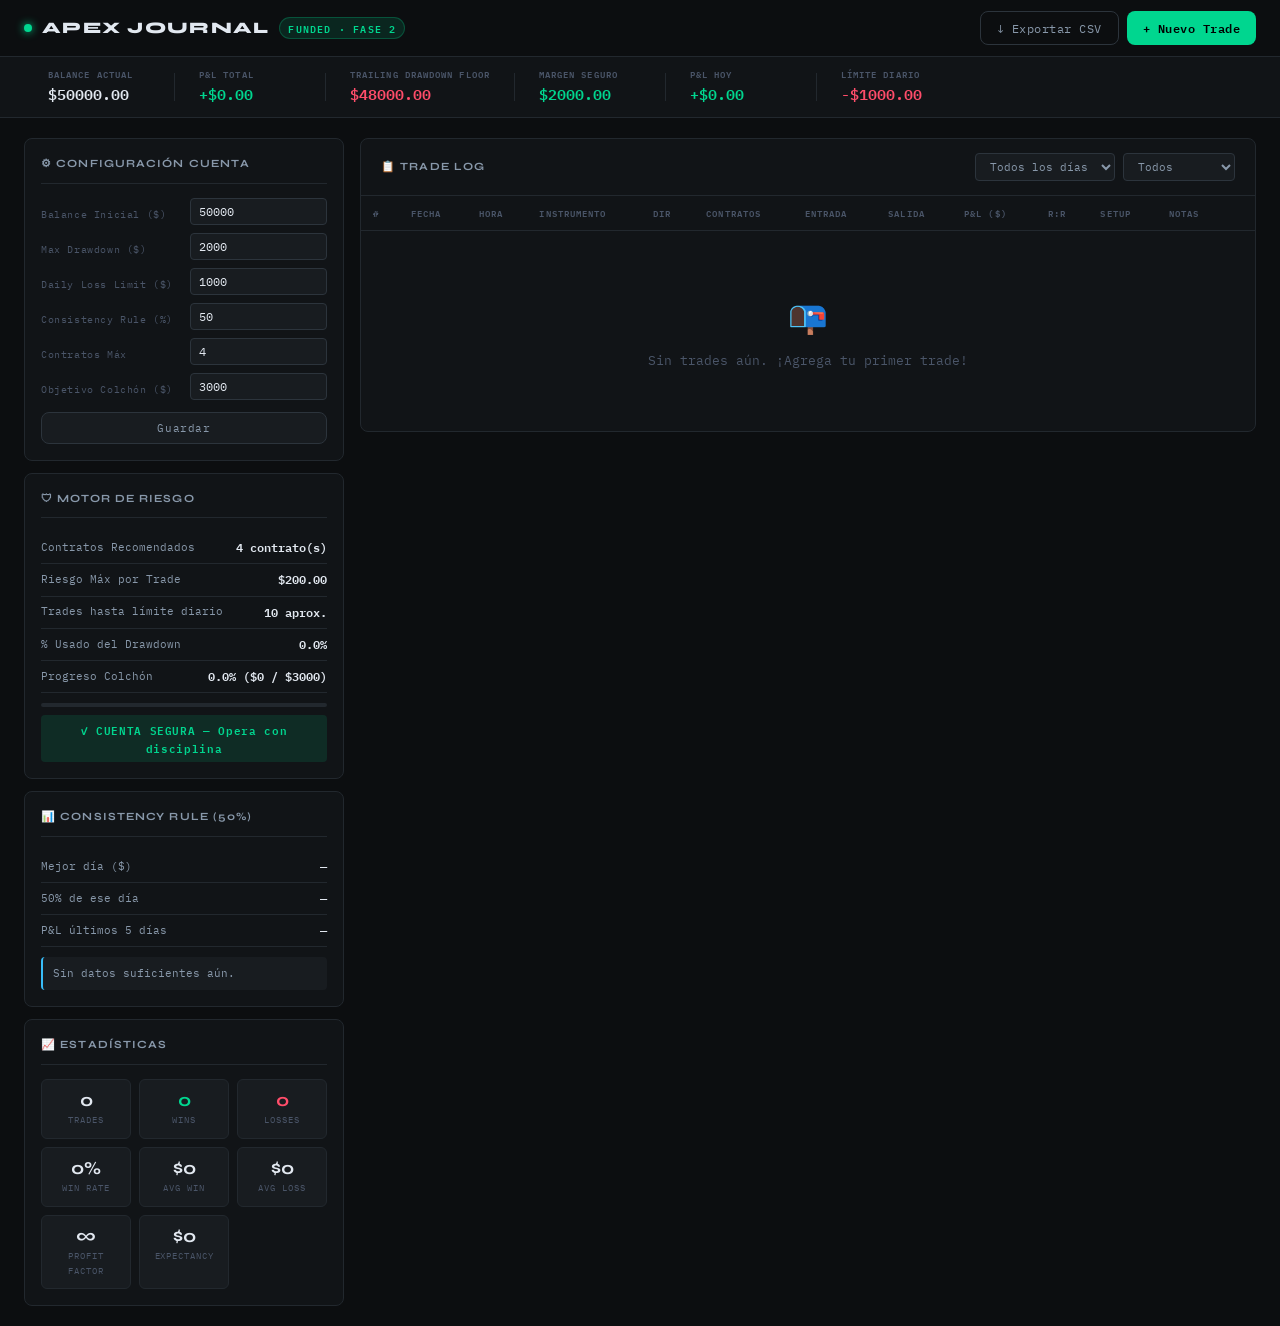
==== index.html @ 95926b5e "Add files via upload" ====
<!DOCTYPE html>
<html lang="es">
<head>
  <meta charset="UTF-8" />
  <meta name="viewport" content="width=device-width, initial-scale=1.0" />
  <title>Apex Journal — Funded Account Tracker</title>
  <link rel="preconnect" href="https://fonts.googleapis.com" />
  <link href="https://fonts.googleapis.com/css2?family=IBM+Plex+Mono:wght@400;500;600&family=Syne:wght@400;600;700;800&display=swap" rel="stylesheet" />
  <link rel="stylesheet" href="style.css" />
</head>
<body>

  <!-- HEADER -->
  <header>
    <div class="header-inner">
      <div class="logo">
        <span class="logo-dot"></span>
        <span class="logo-text">APEX JOURNAL</span>
        <span class="logo-tag">FUNDED · FASE 2</span>
      </div>
      <div class="header-actions">
        <button id="btnExport" class="btn-outline">↓ Exportar CSV</button>
        <button id="btnAddTrade" class="btn-primary">+ Nuevo Trade</button>
      </div>
    </div>
  </header>

  <!-- ACCOUNT HEALTH BANNER -->
  <section class="health-banner" id="healthBanner">
    <div class="health-inner">
      <div class="health-item">
        <span class="health-label">Balance Actual</span>
        <span class="health-value" id="balanceActual">$50,000.00</span>
      </div>
      <div class="health-divider"></div>
      <div class="health-item">
        <span class="health-label">P&L Total</span>
        <span class="health-value" id="pnlTotal">$0.00</span>
      </div>
      <div class="health-divider"></div>
      <div class="health-item">
        <span class="health-label">Trailing Drawdown Floor</span>
        <span class="health-value danger" id="ddFloor">$48,000.00</span>
      </div>
      <div class="health-divider"></div>
      <div class="health-item">
        <span class="health-label">Margen Seguro</span>
        <span class="health-value" id="safeMargin">$2,000.00</span>
      </div>
      <div class="health-divider"></div>
      <div class="health-item">
        <span class="health-label">P&L Hoy</span>
        <span class="health-value" id="pnlHoy">$0.00</span>
      </div>
      <div class="health-divider"></div>
      <div class="health-item">
        <span class="health-label">Límite Diario</span>
        <span class="health-value danger" id="dailyLimit">-$1,000.00</span>
      </div>
    </div>
  </section>

  <!-- ALERT ZONE -->
  <div class="alert-zone" id="alertZone"></div>

  <!-- MAIN GRID -->
  <main class="main-grid">

    <!-- LEFT: Stats + Rules -->
    <aside class="sidebar">

      <!-- ACCOUNT CONFIG -->
      <div class="card card-config">
        <div class="card-title">⚙ Configuración Cuenta</div>
        <div class="config-grid">
          <label>Balance Inicial ($)</label>
          <input type="number" id="cfgBalance" value="50000" />
          <label>Max Drawdown ($)</label>
          <input type="number" id="cfgDD" value="2000" />
          <label>Daily Loss Limit ($)</label>
          <input type="number" id="cfgDaily" value="1000" />
          <label>Consistency Rule (%)</label>
          <input type="number" id="cfgConsistency" value="50" />
          <label>Contratos Máx</label>
          <input type="number" id="cfgContracts" value="4" />
          <label>Objetivo Colchón ($)</label>
          <input type="number" id="cfgTarget" value="3000" />
        </div>
        <button id="btnSaveConfig" class="btn-config">Guardar</button>
      </div>

      <!-- RISK ENGINE -->
      <div class="card card-risk">
        <div class="card-title">🛡 Motor de Riesgo</div>
        <div class="risk-row">
          <span>Contratos Recomendados</span>
          <span class="risk-val" id="recContracts">—</span>
        </div>
        <div class="risk-row">
          <span>Riesgo Máx por Trade</span>
          <span class="risk-val" id="recMaxRisk">—</span>
        </div>
        <div class="risk-row">
          <span>Trades hasta límite diario</span>
          <span class="risk-val" id="recDailyLeft">—</span>
        </div>
        <div class="risk-row">
          <span>% Usado del Drawdown</span>
          <span class="risk-val" id="recDDUsed">—</span>
        </div>
        <div class="risk-row">
          <span>Progreso Colchón</span>
          <span class="risk-val" id="recCushion">—</span>
        </div>
        <div class="progress-bar-wrap">
          <div class="progress-bar" id="cushionBar"></div>
        </div>
        <div class="risk-status" id="riskStatus">Calculando...</div>
      </div>

      <!-- CONSISTENCY RULE -->
      <div class="card card-consistency">
        <div class="card-title">📊 Consistency Rule (50%)</div>
        <div class="risk-row">
          <span>Mejor día ($)</span>
          <span class="risk-val" id="bestDay">—</span>
        </div>
        <div class="risk-row">
          <span>50% de ese día</span>
          <span class="risk-val" id="consistencyLimit">—</span>
        </div>
        <div class="risk-row">
          <span>P&L últimos 5 días</span>
          <span class="risk-val" id="last5days">—</span>
        </div>
        <div class="consistency-note" id="consistencyNote">—</div>
      </div>

      <!-- WEEKLY STATS -->
      <div class="card card-stats">
        <div class="card-title">📈 Estadísticas</div>
        <div class="stats-grid">
          <div class="stat-box">
            <div class="stat-num" id="statTotal">0</div>
            <div class="stat-lbl">Trades</div>
          </div>
          <div class="stat-box">
            <div class="stat-num green" id="statWins">0</div>
            <div class="stat-lbl">Wins</div>
          </div>
          <div class="stat-box">
            <div class="stat-num red" id="statLosses">0</div>
            <div class="stat-lbl">Losses</div>
          </div>
          <div class="stat-box">
            <div class="stat-num" id="statWR">0%</div>
            <div class="stat-lbl">Win Rate</div>
          </div>
          <div class="stat-box">
            <div class="stat-num" id="statAvgW">$0</div>
            <div class="stat-lbl">Avg Win</div>
          </div>
          <div class="stat-box">
            <div class="stat-num" id="statAvgL">$0</div>
            <div class="stat-lbl">Avg Loss</div>
          </div>
          <div class="stat-box wide">
            <div class="stat-num" id="statPF">—</div>
            <div class="stat-lbl">Profit Factor</div>
          </div>
          <div class="stat-box wide">
            <div class="stat-num" id="statExpect">$0</div>
            <div class="stat-lbl">Expectancy</div>
          </div>
        </div>
      </div>

    </aside>

    <!-- RIGHT: Journal Table -->
    <section class="journal-section">
      <div class="journal-header">
        <div class="journal-title">📋 Trade Log</div>
        <div class="journal-filters">
          <select id="filterDate">
            <option value="all">Todos los días</option>
            <option value="today">Hoy</option>
            <option value="week">Esta semana</option>
          </select>
          <select id="filterResult">
            <option value="all">Todos</option>
            <option value="win">Wins</option>
            <option value="loss">Losses</option>
            <option value="be">Break Even</option>
          </select>
        </div>
      </div>

      <div class="table-wrap">
        <table id="tradeTable">
          <thead>
            <tr>
              <th>#</th>
              <th>Fecha</th>
              <th>Hora</th>
              <th>Instrumento</th>
              <th>Dir</th>
              <th>Contratos</th>
              <th>Entrada</th>
              <th>Salida</th>
              <th>P&L ($)</th>
              <th>R:R</th>
              <th>Setup</th>
              <th>Notas</th>
              <th></th>
            </tr>
          </thead>
          <tbody id="tradeBody">
            <!-- rows injected by JS -->
          </tbody>
        </table>
        <div class="empty-state" id="emptyState">
          <div class="empty-icon">📭</div>
          <div>Sin trades aún. ¡Agrega tu primer trade!</div>
        </div>
      </div>
    </section>

  </main>

  <!-- MODAL: Add Trade -->
  <div class="modal-overlay" id="modalOverlay">
    <div class="modal">
      <div class="modal-header">
        <span id="modalTitle">Nuevo Trade</span>
        <button class="modal-close" id="modalClose">✕</button>
      </div>
      <div class="modal-body">
        <div class="form-grid">
          <div class="form-group">
            <label>Fecha</label>
            <input type="date" id="fDate" />
          </div>
          <div class="form-group">
            <label>Hora</label>
            <input type="time" id="fTime" />
          </div>
          <div class="form-group">
            <label>Instrumento</label>
            <select id="fInstrument">
              <option>NQ</option>
              <option>ES</option>
              <option>MNQ</option>
              <option>MES</option>
              <option>CL</option>
              <option>GC</option>
            </select>
          </div>
          <div class="form-group">
            <label>Dirección</label>
            <select id="fDir">
              <option value="LONG">LONG</option>
              <option value="SHORT">SHORT</option>
            </select>
          </div>
          <div class="form-group">
            <label>Contratos</label>
            <input type="number" id="fContracts" min="1" value="1" />
          </div>
          <div class="form-group">
            <label>Precio Entrada</label>
            <input type="number" id="fEntry" step="0.25" placeholder="0.00" />
          </div>
          <div class="form-group">
            <label>Precio Salida</label>
            <input type="number" id="fExit" step="0.25" placeholder="0.00" />
          </div>
          <div class="form-group">
            <label>P&L Neto ($)</label>
            <input type="number" id="fPnl" step="0.01" placeholder="Se auto-calcula o manual" />
          </div>
          <div class="form-group">
            <label>Stop Loss ($)</label>
            <input type="number" id="fSL" step="0.01" placeholder="Riesgo en $" />
          </div>
          <div class="form-group">
            <label>Take Profit ($)</label>
            <input type="number" id="fTP" step="0.01" placeholder="Target en $" />
          </div>
          <div class="form-group">
            <label>Setup / Estrategia</label>
            <select id="fSetup">
              <option>Breakout</option>
              <option>Pullback</option>
              <option>Reversal</option>
              <option>VWAP Bounce</option>
              <option>Gap Fill</option>
              <option>Trend Follow</option>
              <option>Otro</option>
            </select>
          </div>
          <div class="form-group">
            <label>Emoción</label>
            <select id="fEmotion">
              <option>Neutral</option>
              <option>Confiado</option>
              <option>Ansioso</option>
              <option>FOMO</option>
              <option>Revengeful</option>
              <option>Disciplinado</option>
            </select>
          </div>
        </div>
        <div class="form-group full">
          <label>Notas</label>
          <textarea id="fNotes" rows="3" placeholder="¿Qué viste? ¿Qué salió bien o mal?"></textarea>
        </div>
        <!-- PRE-TRADE RISK CHECK -->
        <div class="risk-check" id="riskCheck">
          <div class="risk-check-title">⚠ Chequeo de Riesgo Pre-Trade</div>
          <div id="riskCheckContent">Completa los campos para ver el análisis.</div>
        </div>
      </div>
      <div class="modal-footer">
        <button class="btn-outline" id="btnCancel">Cancelar</button>
        <button class="btn-primary" id="btnSaveTrade">Guardar Trade</button>
      </div>
    </div>
  </div>

  <script src="app.js"></script>
</body>
</html>
---- style.css ----
/* ============================================
   APEX JOURNAL — CSS
   Aesthetic: Dark terminal / trading floor
   Fonts: IBM Plex Mono + Syne
============================================ */

*, *::before, *::after { box-sizing: border-box; margin: 0; padding: 0; }

:root {
  --bg: #0c0e10;
  --bg2: #111417;
  --bg3: #181c20;
  --border: #22282e;
  --border2: #2c343c;
  --text: #e2e8f0;
  --text2: #8898aa;
  --text3: #4a5568;
  --green: #00d68f;
  --green-dim: rgba(0,214,143,0.12);
  --red: #ff4d6a;
  --red-dim: rgba(255,77,106,0.12);
  --amber: #fbbf24;
  --amber-dim: rgba(251,191,36,0.12);
  --blue: #38bdf8;
  --accent: #00d68f;
  --font-mono: 'IBM Plex Mono', monospace;
  --font-display: 'Syne', sans-serif;
  --radius: 8px;
}

html { font-size: 14px; }
body {
  background: var(--bg);
  color: var(--text);
  font-family: var(--font-mono);
  min-height: 100vh;
  line-height: 1.6;
}

/* ---- SCROLLBAR ---- */
::-webkit-scrollbar { width: 5px; height: 5px; }
::-webkit-scrollbar-track { background: var(--bg2); }
::-webkit-scrollbar-thumb { background: var(--border2); border-radius: 4px; }

/* ---- HEADER ---- */
header {
  position: sticky;
  top: 0;
  z-index: 100;
  background: var(--bg);
  border-bottom: 1px solid var(--border);
  backdrop-filter: blur(8px);
}
.header-inner {
  max-width: 1600px;
  margin: 0 auto;
  padding: 0 24px;
  height: 56px;
  display: flex;
  align-items: center;
  justify-content: space-between;
}
.logo {
  display: flex;
  align-items: center;
  gap: 10px;
}
.logo-dot {
  width: 8px; height: 8px;
  border-radius: 50%;
  background: var(--green);
  box-shadow: 0 0 8px var(--green);
  animation: pulse 2s infinite;
}
@keyframes pulse {
  0%, 100% { opacity: 1; }
  50% { opacity: 0.4; }
}
.logo-text {
  font-family: var(--font-display);
  font-weight: 800;
  font-size: 16px;
  letter-spacing: 0.08em;
  color: var(--text);
}
.logo-tag {
  font-size: 10px;
  font-weight: 600;
  letter-spacing: 0.12em;
  color: var(--green);
  background: var(--green-dim);
  border: 1px solid rgba(0,214,143,0.25);
  padding: 2px 8px;
  border-radius: 20px;
}
.header-actions { display: flex; gap: 8px; }

/* ---- BUTTONS ---- */
.btn-primary {
  background: var(--green);
  color: #000;
  border: none;
  padding: 7px 16px;
  border-radius: var(--radius);
  font-family: var(--font-mono);
  font-size: 12px;
  font-weight: 600;
  cursor: pointer;
  letter-spacing: 0.04em;
  transition: opacity 0.15s, transform 0.1s;
}
.btn-primary:hover { opacity: 0.85; transform: translateY(-1px); }
.btn-outline {
  background: transparent;
  color: var(--text2);
  border: 1px solid var(--border2);
  padding: 7px 16px;
  border-radius: var(--radius);
  font-family: var(--font-mono);
  font-size: 12px;
  cursor: pointer;
  letter-spacing: 0.04em;
  transition: border-color 0.15s, color 0.15s;
}
.btn-outline:hover { border-color: var(--text2); color: var(--text); }
.btn-config {
  width: 100%;
  margin-top: 12px;
  background: var(--bg3);
  color: var(--text2);
  border: 1px solid var(--border2);
  padding: 8px;
  border-radius: var(--radius);
  font-family: var(--font-mono);
  font-size: 11px;
  cursor: pointer;
  letter-spacing: 0.06em;
  transition: background 0.15s, color 0.15s;
}
.btn-config:hover { background: var(--border2); color: var(--text); }

/* ---- HEALTH BANNER ---- */
.health-banner {
  background: var(--bg2);
  border-bottom: 1px solid var(--border);
}
.health-inner {
  max-width: 1600px;
  margin: 0 auto;
  padding: 0 24px;
  display: flex;
  align-items: center;
  gap: 0;
  overflow-x: auto;
  height: 60px;
}
.health-item {
  display: flex;
  flex-direction: column;
  padding: 0 24px;
  min-width: 150px;
}
.health-label {
  font-size: 9px;
  font-weight: 600;
  letter-spacing: 0.12em;
  color: var(--text3);
  text-transform: uppercase;
  margin-bottom: 2px;
}
.health-value {
  font-size: 15px;
  font-weight: 600;
  color: var(--text);
  font-family: var(--font-mono);
}
.health-value.green { color: var(--green); }
.health-value.red { color: var(--red); }
.health-value.danger { color: var(--red); }
.health-value.amber { color: var(--amber); }
.health-divider {
  width: 1px;
  height: 28px;
  background: var(--border);
  flex-shrink: 0;
}

/* ---- ALERT ZONE ---- */
.alert-zone {
  max-width: 1600px;
  margin: 0 auto;
  padding: 0 24px;
}
.alert {
  display: flex;
  align-items: center;
  gap: 10px;
  padding: 10px 16px;
  border-radius: var(--radius);
  font-size: 12px;
  font-weight: 500;
  margin: 8px 0 0 0;
  animation: slideIn 0.3s ease;
}
@keyframes slideIn { from { opacity:0; transform: translateY(-8px); } to { opacity:1; transform: translateY(0); } }
.alert-danger { background: var(--red-dim); border: 1px solid rgba(255,77,106,0.3); color: var(--red); }
.alert-warning { background: var(--amber-dim); border: 1px solid rgba(251,191,36,0.3); color: var(--amber); }
.alert-success { background: var(--green-dim); border: 1px solid rgba(0,214,143,0.25); color: var(--green); }

/* ---- MAIN GRID ---- */
.main-grid {
  max-width: 1600px;
  margin: 0 auto;
  padding: 20px 24px;
  display: grid;
  grid-template-columns: 320px 1fr;
  gap: 16px;
  align-items: start;
}

/* ---- SIDEBAR / CARDS ---- */
.sidebar { display: flex; flex-direction: column; gap: 12px; }
.card {
  background: var(--bg2);
  border: 1px solid var(--border);
  border-radius: var(--radius);
  padding: 16px;
}
.card-title {
  font-family: var(--font-display);
  font-size: 11px;
  font-weight: 700;
  letter-spacing: 0.1em;
  text-transform: uppercase;
  color: var(--text2);
  margin-bottom: 14px;
  padding-bottom: 10px;
  border-bottom: 1px solid var(--border);
}

/* Config card */
.config-grid {
  display: grid;
  grid-template-columns: 1fr 1fr;
  gap: 8px 12px;
}
.config-grid label {
  font-size: 10px;
  color: var(--text3);
  letter-spacing: 0.06em;
  display: flex;
  align-items: flex-end;
  padding-bottom: 2px;
}
.config-grid input {
  background: var(--bg3);
  border: 1px solid var(--border2);
  border-radius: 4px;
  color: var(--text);
  font-family: var(--font-mono);
  font-size: 12px;
  padding: 5px 8px;
  width: 100%;
  transition: border-color 0.15s;
}
.config-grid input:focus { outline: none; border-color: var(--green); }

/* Risk card */
.risk-row {
  display: flex;
  justify-content: space-between;
  align-items: center;
  padding: 6px 0;
  border-bottom: 1px solid var(--border);
  font-size: 11px;
  color: var(--text2);
}
.risk-row:last-of-type { border-bottom: none; }
.risk-val {
  font-weight: 600;
  color: var(--text);
  font-size: 12px;
}
.progress-bar-wrap {
  height: 4px;
  background: var(--border);
  border-radius: 2px;
  margin: 10px 0 8px;
  overflow: hidden;
}
.progress-bar {
  height: 100%;
  background: var(--green);
  border-radius: 2px;
  width: 0%;
  transition: width 0.5s ease;
}
.risk-status {
  font-size: 11px;
  font-weight: 600;
  text-align: center;
  padding: 6px;
  border-radius: 4px;
  letter-spacing: 0.06em;
}
.risk-status.ok { background: var(--green-dim); color: var(--green); }
.risk-status.warn { background: var(--amber-dim); color: var(--amber); }
.risk-status.stop { background: var(--red-dim); color: var(--red); }

/* Consistency card */
.consistency-note {
  margin-top: 10px;
  font-size: 11px;
  padding: 8px 10px;
  border-radius: 4px;
  line-height: 1.5;
  background: var(--bg3);
  color: var(--text2);
  border-left: 2px solid var(--blue);
}

/* Stats card */
.stats-grid {
  display: grid;
  grid-template-columns: repeat(3, 1fr);
  gap: 8px;
}
.stat-box {
  background: var(--bg3);
  border: 1px solid var(--border);
  border-radius: 6px;
  padding: 10px 8px;
  text-align: center;
}
.stat-box.wide { grid-column: span 1; }
.stat-num {
  font-family: var(--font-display);
  font-size: 18px;
  font-weight: 700;
  color: var(--text);
  line-height: 1.2;
}
.stat-num.green { color: var(--green); }
.stat-num.red { color: var(--red); }
.stat-lbl {
  font-size: 9px;
  letter-spacing: 0.1em;
  color: var(--text3);
  text-transform: uppercase;
  margin-top: 2px;
}

/* ---- JOURNAL TABLE ---- */
.journal-section {
  background: var(--bg2);
  border: 1px solid var(--border);
  border-radius: var(--radius);
  overflow: hidden;
}
.journal-header {
  display: flex;
  align-items: center;
  justify-content: space-between;
  padding: 14px 20px;
  border-bottom: 1px solid var(--border);
}
.journal-title {
  font-family: var(--font-display);
  font-size: 11px;
  font-weight: 700;
  letter-spacing: 0.1em;
  text-transform: uppercase;
  color: var(--text2);
}
.journal-filters { display: flex; gap: 8px; }
.journal-filters select {
  background: var(--bg3);
  border: 1px solid var(--border2);
  color: var(--text2);
  font-family: var(--font-mono);
  font-size: 11px;
  padding: 5px 10px;
  border-radius: 4px;
  cursor: pointer;
}

.table-wrap { overflow-x: auto; }
table {
  width: 100%;
  border-collapse: collapse;
  font-size: 12px;
}
thead th {
  padding: 10px 12px;
  text-align: left;
  font-size: 9px;
  font-weight: 600;
  letter-spacing: 0.12em;
  text-transform: uppercase;
  color: var(--text3);
  border-bottom: 1px solid var(--border);
  white-space: nowrap;
  background: var(--bg2);
  position: sticky;
  top: 0;
}
tbody tr {
  border-bottom: 1px solid var(--border);
  transition: background 0.1s;
}
tbody tr:last-child { border-bottom: none; }
tbody tr:hover { background: var(--bg3); }
tbody td {
  padding: 10px 12px;
  color: var(--text2);
  white-space: nowrap;
}
tbody td.pnl-pos { color: var(--green); font-weight: 600; }
tbody td.pnl-neg { color: var(--red); font-weight: 600; }
tbody td.pnl-be { color: var(--text2); }
.dir-badge {
  display: inline-block;
  padding: 2px 6px;
  border-radius: 3px;
  font-size: 10px;
  font-weight: 700;
  letter-spacing: 0.06em;
}
.dir-long { background: var(--green-dim); color: var(--green); border: 1px solid rgba(0,214,143,0.25); }
.dir-short { background: var(--red-dim); color: var(--red); border: 1px solid rgba(255,77,106,0.25); }
.setup-tag {
  font-size: 10px;
  color: var(--text3);
  background: var(--bg3);
  border: 1px solid var(--border);
  padding: 2px 6px;
  border-radius: 3px;
}
.row-num { color: var(--text3); font-size: 11px; }
.btn-delete {
  background: transparent;
  border: none;
  color: var(--text3);
  cursor: pointer;
  font-size: 13px;
  padding: 2px 6px;
  border-radius: 4px;
  transition: color 0.15s, background 0.15s;
}
.btn-delete:hover { color: var(--red); background: var(--red-dim); }

.empty-state {
  display: none;
  flex-direction: column;
  align-items: center;
  gap: 8px;
  padding: 60px 20px;
  color: var(--text3);
  font-size: 13px;
}
.empty-state.visible { display: flex; }
.empty-icon { font-size: 32px; }

/* ---- MODAL ---- */
.modal-overlay {
  position: fixed;
  inset: 0;
  background: rgba(0,0,0,0.75);
  display: flex;
  align-items: center;
  justify-content: center;
  z-index: 1000;
  opacity: 0;
  pointer-events: none;
  transition: opacity 0.2s;
  padding: 20px;
}
.modal-overlay.open { opacity: 1; pointer-events: all; }
.modal {
  background: var(--bg2);
  border: 1px solid var(--border2);
  border-radius: 10px;
  width: 100%;
  max-width: 680px;
  max-height: 90vh;
  overflow-y: auto;
  transform: scale(0.97) translateY(10px);
  transition: transform 0.2s;
}
.modal-overlay.open .modal { transform: scale(1) translateY(0); }
.modal-header {
  display: flex;
  justify-content: space-between;
  align-items: center;
  padding: 16px 20px;
  border-bottom: 1px solid var(--border);
  font-family: var(--font-display);
  font-weight: 700;
  font-size: 14px;
  letter-spacing: 0.06em;
}
.modal-close {
  background: none; border: none; color: var(--text3);
  font-size: 16px; cursor: pointer; padding: 4px 8px;
  border-radius: 4px; transition: color 0.15s, background 0.15s;
}
.modal-close:hover { color: var(--text); background: var(--bg3); }
.modal-body { padding: 20px; }
.form-grid {
  display: grid;
  grid-template-columns: repeat(3, 1fr);
  gap: 12px;
  margin-bottom: 12px;
}
.form-group { display: flex; flex-direction: column; gap: 5px; }
.form-group.full { grid-column: 1 / -1; }
.form-group label {
  font-size: 10px;
  font-weight: 600;
  letter-spacing: 0.1em;
  text-transform: uppercase;
  color: var(--text3);
}
.form-group input,
.form-group select,
.form-group textarea {
  background: var(--bg3);
  border: 1px solid var(--border2);
  border-radius: 4px;
  color: var(--text);
  font-family: var(--font-mono);
  font-size: 12px;
  padding: 7px 10px;
  width: 100%;
  transition: border-color 0.15s;
  resize: vertical;
}
.form-group input:focus,
.form-group select:focus,
.form-group textarea:focus { outline: none; border-color: var(--green); }

/* Risk check in modal */
.risk-check {
  background: var(--bg3);
  border: 1px solid var(--border);
  border-radius: 6px;
  padding: 12px 14px;
  margin-top: 12px;
}
.risk-check-title {
  font-size: 10px;
  font-weight: 700;
  letter-spacing: 0.1em;
  text-transform: uppercase;
  color: var(--amber);
  margin-bottom: 8px;
}
#riskCheckContent {
  font-size: 11px;
  color: var(--text2);
  line-height: 1.7;
}
#riskCheckContent .check-ok { color: var(--green); }
#riskCheckContent .check-warn { color: var(--amber); }
#riskCheckContent .check-fail { color: var(--red); font-weight: 600; }

.modal-footer {
  display: flex;
  justify-content: flex-end;
  gap: 8px;
  padding: 14px 20px;
  border-top: 1px solid var(--border);
}

/* ---- RESPONSIVE ---- */
@media (max-width: 1100px) {
  .main-grid { grid-template-columns: 1fr; }
  .sidebar { display: grid; grid-template-columns: repeat(2, 1fr); }
}
@media (max-width: 720px) {
  .sidebar { grid-template-columns: 1fr; }
  .header-inner { padding: 0 16px; }
  .health-inner { padding: 0 16px; }
  .main-grid { padding: 12px 16px; }
  .form-grid { grid-template-columns: repeat(2, 1fr); }
}
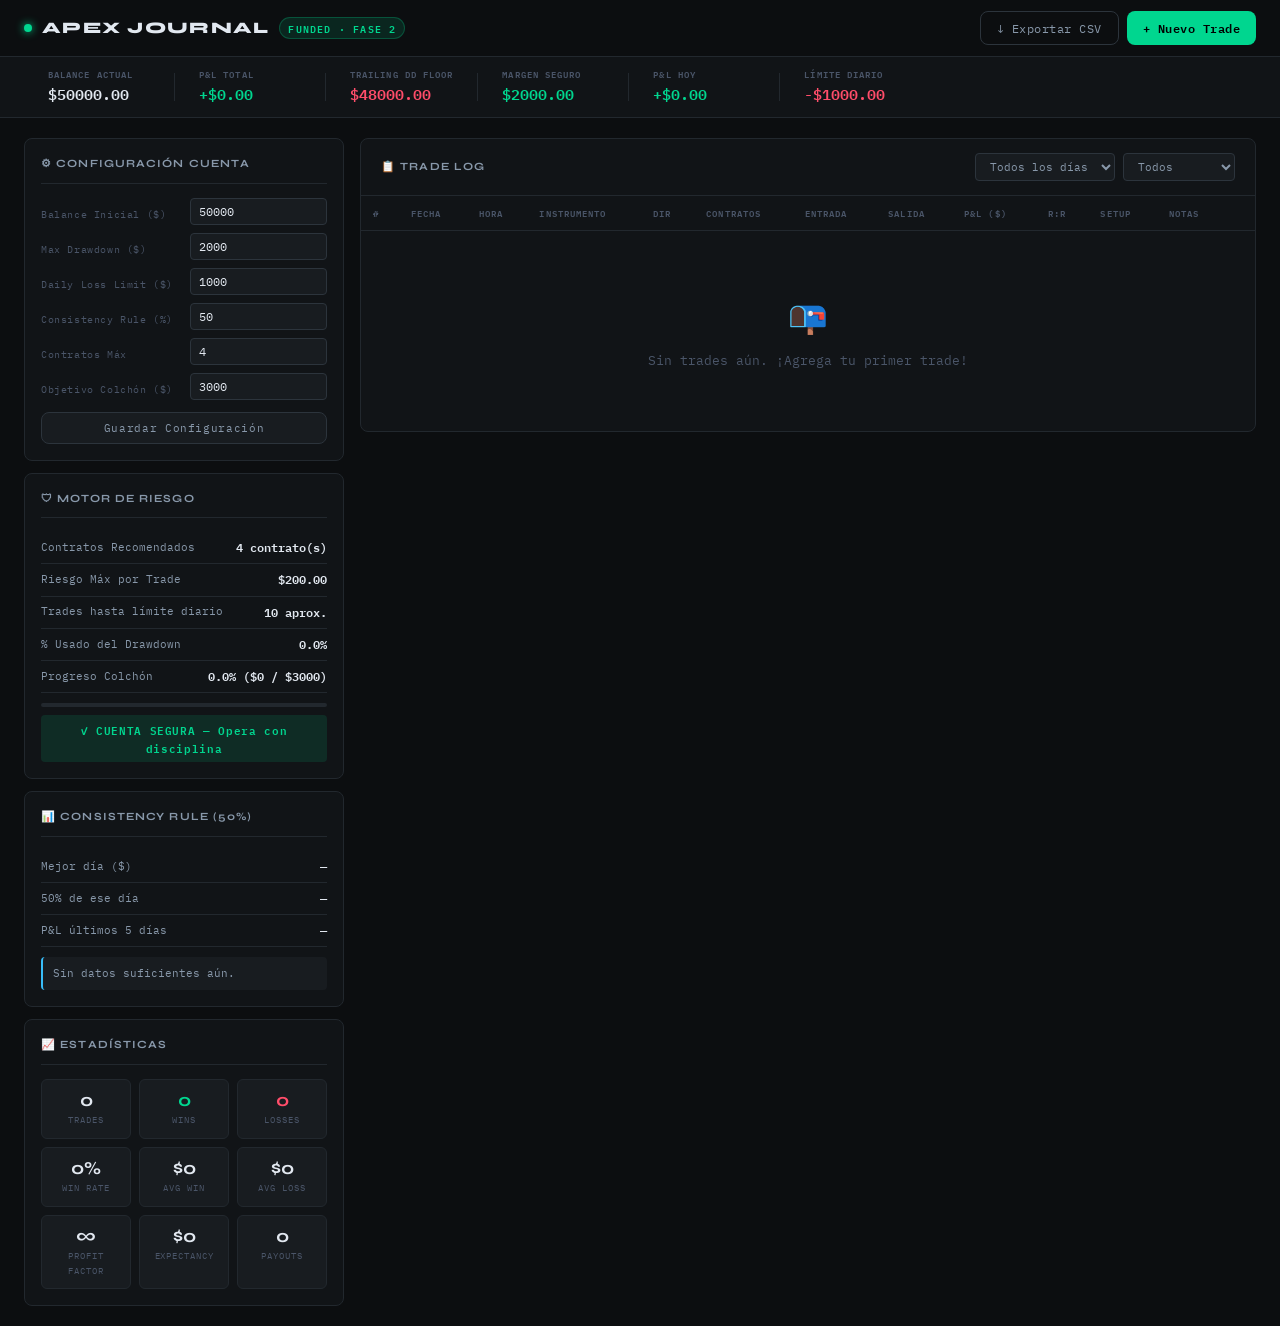
==== commit 31579e56: "Update index.html" ====
--- a/index.html
+++ b/index.html
@@ -6,328 +6,943 @@
   <title>Apex Journal — Funded Account Tracker</title>
   <link rel="preconnect" href="https://fonts.googleapis.com" />
   <link href="https://fonts.googleapis.com/css2?family=IBM+Plex+Mono:wght@400;500;600&family=Syne:wght@400;600;700;800&display=swap" rel="stylesheet" />
-  <link rel="stylesheet" href="style.css" />
+<style>
+*, *::before, *::after { box-sizing: border-box; margin: 0; padding: 0; }
+
+:root {
+  --bg: #0c0e10;
+  --bg2: #111417;
+  --bg3: #181c20;
+  --border: #22282e;
+  --border2: #2c343c;
+  --text: #e2e8f0;
+  --text2: #8898aa;
+  --text3: #4a5568;
+  --green: #00d68f;
+  --green-dim: rgba(0,214,143,0.12);
+  --red: #ff4d6a;
+  --red-dim: rgba(255,77,106,0.12);
+  --amber: #fbbf24;
+  --amber-dim: rgba(251,191,36,0.12);
+  --blue: #38bdf8;
+  --font-mono: 'IBM Plex Mono', monospace;
+  --font-display: 'Syne', sans-serif;
+  --radius: 8px;
+}
+
+html { font-size: 14px; }
+body {
+  background: var(--bg);
+  color: var(--text);
+  font-family: var(--font-mono);
+  min-height: 100vh;
+  line-height: 1.6;
+}
+
+::-webkit-scrollbar { width: 5px; height: 5px; }
+::-webkit-scrollbar-track { background: var(--bg2); }
+::-webkit-scrollbar-thumb { background: var(--border2); border-radius: 4px; }
+
+/* HEADER */
+header {
+  position: sticky; top: 0; z-index: 100;
+  background: var(--bg);
+  border-bottom: 1px solid var(--border);
+}
+.header-inner {
+  max-width: 1600px; margin: 0 auto; padding: 0 24px;
+  height: 56px; display: flex; align-items: center; justify-content: space-between;
+}
+.logo { display: flex; align-items: center; gap: 10px; }
+.logo-dot {
+  width: 8px; height: 8px; border-radius: 50%;
+  background: var(--green); box-shadow: 0 0 8px var(--green);
+  animation: pulse 2s infinite;
+}
+@keyframes pulse { 0%, 100% { opacity: 1; } 50% { opacity: 0.4; } }
+.logo-text { font-family: var(--font-display); font-weight: 800; font-size: 16px; letter-spacing: 0.08em; }
+.logo-tag {
+  font-size: 10px; font-weight: 600; letter-spacing: 0.12em;
+  color: var(--green); background: var(--green-dim);
+  border: 1px solid rgba(0,214,143,0.25); padding: 2px 8px; border-radius: 20px;
+}
+.header-actions { display: flex; gap: 8px; }
+
+/* BUTTONS */
+.btn-primary {
+  background: var(--green); color: #000; border: none;
+  padding: 7px 16px; border-radius: var(--radius);
+  font-family: var(--font-mono); font-size: 12px; font-weight: 600;
+  cursor: pointer; letter-spacing: 0.04em;
+  transition: opacity 0.15s, transform 0.1s;
+}
+.btn-primary:hover { opacity: 0.85; transform: translateY(-1px); }
+.btn-outline {
+  background: transparent; color: var(--text2);
+  border: 1px solid var(--border2); padding: 7px 16px;
+  border-radius: var(--radius); font-family: var(--font-mono);
+  font-size: 12px; cursor: pointer; letter-spacing: 0.04em;
+  transition: border-color 0.15s, color 0.15s;
+}
+.btn-outline:hover { border-color: var(--text2); color: var(--text); }
+.btn-config {
+  width: 100%; margin-top: 12px; background: var(--bg3);
+  color: var(--text2); border: 1px solid var(--border2);
+  padding: 8px; border-radius: var(--radius);
+  font-family: var(--font-mono); font-size: 11px; cursor: pointer;
+  letter-spacing: 0.06em; transition: background 0.15s, color 0.15s;
+}
+.btn-config:hover { background: var(--border2); color: var(--text); }
+
+/* HEALTH BANNER */
+.health-banner { background: var(--bg2); border-bottom: 1px solid var(--border); }
+.health-inner {
+  max-width: 1600px; margin: 0 auto; padding: 0 24px;
+  display: flex; align-items: center; overflow-x: auto; height: 60px;
+}
+.health-item {
+  display: flex; flex-direction: column;
+  padding: 0 24px; min-width: 150px; flex-shrink: 0;
+}
+.health-label {
+  font-size: 9px; font-weight: 600; letter-spacing: 0.12em;
+  color: var(--text3); text-transform: uppercase; margin-bottom: 2px;
+}
+.health-value { font-size: 15px; font-weight: 600; color: var(--text); }
+.health-value.green { color: var(--green); }
+.health-value.red { color: var(--red); }
+.health-value.amber { color: var(--amber); }
+.health-divider { width: 1px; height: 28px; background: var(--border); flex-shrink: 0; }
+
+/* ALERTS */
+.alert-zone { max-width: 1600px; margin: 0 auto; padding: 0 24px; }
+.alert {
+  display: flex; align-items: center; gap: 10px;
+  padding: 10px 16px; border-radius: var(--radius);
+  font-size: 12px; font-weight: 500; margin: 8px 0 0 0;
+  animation: slideIn 0.3s ease;
+}
+@keyframes slideIn { from { opacity:0; transform: translateY(-8px); } to { opacity:1; transform: translateY(0); } }
+.alert-danger { background: var(--red-dim); border: 1px solid rgba(255,77,106,0.3); color: var(--red); }
+.alert-warning { background: var(--amber-dim); border: 1px solid rgba(251,191,36,0.3); color: var(--amber); }
+.alert-success { background: var(--green-dim); border: 1px solid rgba(0,214,143,0.25); color: var(--green); }
+
+/* MAIN GRID */
+.main-grid {
+  max-width: 1600px; margin: 0 auto; padding: 20px 24px;
+  display: grid; grid-template-columns: 320px 1fr;
+  gap: 16px; align-items: start;
+}
+
+/* SIDEBAR */
+.sidebar { display: flex; flex-direction: column; gap: 12px; }
+.card { background: var(--bg2); border: 1px solid var(--border); border-radius: var(--radius); padding: 16px; }
+.card-title {
+  font-family: var(--font-display); font-size: 11px; font-weight: 700;
+  letter-spacing: 0.1em; text-transform: uppercase; color: var(--text2);
+  margin-bottom: 14px; padding-bottom: 10px; border-bottom: 1px solid var(--border);
+}
+
+/* Config */
+.config-grid { display: grid; grid-template-columns: 1fr 1fr; gap: 8px 12px; }
+.config-grid label {
+  font-size: 10px; color: var(--text3); letter-spacing: 0.06em;
+  display: flex; align-items: flex-end; padding-bottom: 2px;
+}
+.config-grid input {
+  background: var(--bg3); border: 1px solid var(--border2);
+  border-radius: 4px; color: var(--text); font-family: var(--font-mono);
+  font-size: 12px; padding: 5px 8px; width: 100%; transition: border-color 0.15s;
+}
+.config-grid input:focus { outline: none; border-color: var(--green); }
+
+/* Risk rows */
+.risk-row {
+  display: flex; justify-content: space-between; align-items: center;
+  padding: 6px 0; border-bottom: 1px solid var(--border);
+  font-size: 11px; color: var(--text2);
+}
+.risk-row:last-of-type { border-bottom: none; }
+.risk-val { font-weight: 600; color: var(--text); font-size: 12px; }
+.progress-bar-wrap {
+  height: 4px; background: var(--border); border-radius: 2px;
+  margin: 10px 0 8px; overflow: hidden;
+}
+.progress-bar { height: 100%; background: var(--green); border-radius: 2px; width: 0%; transition: width 0.5s ease; }
+.risk-status { font-size: 11px; font-weight: 600; text-align: center; padding: 6px; border-radius: 4px; letter-spacing: 0.06em; }
+.risk-status.ok { background: var(--green-dim); color: var(--green); }
+.risk-status.warn { background: var(--amber-dim); color: var(--amber); }
+.risk-status.stop { background: var(--red-dim); color: var(--red); }
+
+/* Consistency */
+.consistency-note {
+  margin-top: 10px; font-size: 11px; padding: 8px 10px;
+  border-radius: 4px; line-height: 1.5; background: var(--bg3);
+  color: var(--text2); border-left: 2px solid var(--blue);
+}
+
+/* Stats */
+.stats-grid { display: grid; grid-template-columns: repeat(3, 1fr); gap: 8px; }
+.stat-box {
+  background: var(--bg3); border: 1px solid var(--border);
+  border-radius: 6px; padding: 10px 8px; text-align: center;
+}
+.stat-num { font-family: var(--font-display); font-size: 18px; font-weight: 700; line-height: 1.2; }
+.stat-num.green { color: var(--green); }
+.stat-num.red { color: var(--red); }
+.stat-lbl { font-size: 9px; letter-spacing: 0.1em; color: var(--text3); text-transform: uppercase; margin-top: 2px; }
+
+/* JOURNAL TABLE */
+.journal-section { background: var(--bg2); border: 1px solid var(--border); border-radius: var(--radius); overflow: hidden; }
+.journal-header {
+  display: flex; align-items: center; justify-content: space-between;
+  padding: 14px 20px; border-bottom: 1px solid var(--border);
+}
+.journal-title { font-family: var(--font-display); font-size: 11px; font-weight: 700; letter-spacing: 0.1em; text-transform: uppercase; color: var(--text2); }
+.journal-filters { display: flex; gap: 8px; }
+.journal-filters select {
+  background: var(--bg3); border: 1px solid var(--border2); color: var(--text2);
+  font-family: var(--font-mono); font-size: 11px; padding: 5px 10px; border-radius: 4px; cursor: pointer;
+}
+
+.table-wrap { overflow-x: auto; }
+table { width: 100%; border-collapse: collapse; font-size: 12px; }
+thead th {
+  padding: 10px 12px; text-align: left; font-size: 9px; font-weight: 600;
+  letter-spacing: 0.12em; text-transform: uppercase; color: var(--text3);
+  border-bottom: 1px solid var(--border); white-space: nowrap; background: var(--bg2);
+}
+tbody tr { border-bottom: 1px solid var(--border); transition: background 0.1s; cursor: pointer; }
+tbody tr:last-child { border-bottom: none; }
+tbody tr:hover { background: var(--bg3); }
+tbody td { padding: 10px 12px; color: var(--text2); white-space: nowrap; }
+tbody td.pnl-pos { color: var(--green); font-weight: 600; }
+tbody td.pnl-neg { color: var(--red); font-weight: 600; }
+.dir-badge { display: inline-block; padding: 2px 6px; border-radius: 3px; font-size: 10px; font-weight: 700; letter-spacing: 0.06em; }
+.dir-long { background: var(--green-dim); color: var(--green); border: 1px solid rgba(0,214,143,0.25); }
+.dir-short { background: var(--red-dim); color: var(--red); border: 1px solid rgba(255,77,106,0.25); }
+.setup-tag { font-size: 10px; color: var(--text3); background: var(--bg3); border: 1px solid var(--border); padding: 2px 6px; border-radius: 3px; }
+.row-num { color: var(--text3); font-size: 11px; }
+.btn-delete {
+  background: transparent; border: none; color: var(--text3);
+  cursor: pointer; font-size: 13px; padding: 2px 6px; border-radius: 4px;
+  transition: color 0.15s, background 0.15s;
+}
+.btn-delete:hover { color: var(--red); background: var(--red-dim); }
+
+.empty-state {
+  display: none; flex-direction: column; align-items: center;
+  gap: 8px; padding: 60px 20px; color: var(--text3); font-size: 13px;
+}
+.empty-state.visible { display: flex; }
+.empty-icon { font-size: 32px; }
+
+/* MODAL */
+.modal-overlay {
+  position: fixed; inset: 0; background: rgba(0,0,0,0.75);
+  display: flex; align-items: center; justify-content: center;
+  z-index: 1000; opacity: 0; pointer-events: none;
+  transition: opacity 0.2s; padding: 20px;
+}
+.modal-overlay.open { opacity: 1; pointer-events: all; }
+.modal {
+  background: var(--bg2); border: 1px solid var(--border2);
+  border-radius: 10px; width: 100%; max-width: 680px;
+  max-height: 90vh; overflow-y: auto;
+  transform: scale(0.97) translateY(10px); transition: transform 0.2s;
+}
+.modal-overlay.open .modal { transform: scale(1) translateY(0); }
+.modal-header {
+  display: flex; justify-content: space-between; align-items: center;
+  padding: 16px 20px; border-bottom: 1px solid var(--border);
+  font-family: var(--font-display); font-weight: 700; font-size: 14px; letter-spacing: 0.06em;
+}
+.modal-close {
+  background: none; border: none; color: var(--text3);
+  font-size: 16px; cursor: pointer; padding: 4px 8px; border-radius: 4px;
+  transition: color 0.15s, background 0.15s;
+}
+.modal-close:hover { color: var(--text); background: var(--bg3); }
+.modal-body { padding: 20px; }
+.form-grid { display: grid; grid-template-columns: repeat(3, 1fr); gap: 12px; margin-bottom: 12px; }
+.form-group { display: flex; flex-direction: column; gap: 5px; }
+.form-group.full { grid-column: 1 / -1; }
+.form-group label { font-size: 10px; font-weight: 600; letter-spacing: 0.1em; text-transform: uppercase; color: var(--text3); }
+.form-group input,
+.form-group select,
+.form-group textarea {
+  background: var(--bg3); border: 1px solid var(--border2);
+  border-radius: 4px; color: var(--text); font-family: var(--font-mono);
+  font-size: 12px; padding: 7px 10px; width: 100%; transition: border-color 0.15s; resize: vertical;
+}
+.form-group input:focus, .form-group select:focus, .form-group textarea:focus { outline: none; border-color: var(--green); }
+
+.risk-check { background: var(--bg3); border: 1px solid var(--border); border-radius: 6px; padding: 12px 14px; margin-top: 12px; }
+.risk-check-title { font-size: 10px; font-weight: 700; letter-spacing: 0.1em; text-transform: uppercase; color: var(--amber); margin-bottom: 8px; }
+#riskCheckContent { font-size: 11px; color: var(--text2); line-height: 1.9; }
+#riskCheckContent .check-ok { color: var(--green); }
+#riskCheckContent .check-warn { color: var(--amber); }
+#riskCheckContent .check-fail { color: var(--red); font-weight: 600; }
+
+.modal-footer { display: flex; justify-content: flex-end; gap: 8px; padding: 14px 20px; border-top: 1px solid var(--border); }
+
+/* RESPONSIVE */
+@media (max-width: 1100px) {
+  .main-grid { grid-template-columns: 1fr; }
+  .sidebar { display: grid; grid-template-columns: repeat(2, 1fr); }
+}
+@media (max-width: 720px) {
+  .sidebar { grid-template-columns: 1fr; }
+  .header-inner, .health-inner, .alert-zone { padding: 0 16px; }
+  .main-grid { padding: 12px 16px; }
+  .form-grid { grid-template-columns: repeat(2, 1fr); }
+}
+</style>
 </head>
 <body>
 
-  <!-- HEADER -->
-  <header>
-    <div class="header-inner">
-      <div class="logo">
-        <span class="logo-dot"></span>
-        <span class="logo-text">APEX JOURNAL</span>
-        <span class="logo-tag">FUNDED · FASE 2</span>
+<header>
+  <div class="header-inner">
+    <div class="logo">
+      <span class="logo-dot"></span>
+      <span class="logo-text">APEX JOURNAL</span>
+      <span class="logo-tag">FUNDED · FASE 2</span>
+    </div>
+    <div class="header-actions">
+      <button id="btnExport" class="btn-outline">↓ Exportar CSV</button>
+      <button id="btnAddTrade" class="btn-primary">+ Nuevo Trade</button>
+    </div>
+  </div>
+</header>
+
+<section class="health-banner">
+  <div class="health-inner">
+    <div class="health-item">
+      <span class="health-label">Balance Actual</span>
+      <span class="health-value" id="balanceActual">$50,000.00</span>
+    </div>
+    <div class="health-divider"></div>
+    <div class="health-item">
+      <span class="health-label">P&amp;L Total</span>
+      <span class="health-value" id="pnlTotal">$0.00</span>
+    </div>
+    <div class="health-divider"></div>
+    <div class="health-item">
+      <span class="health-label">Trailing DD Floor</span>
+      <span class="health-value red" id="ddFloor">$48,000.00</span>
+    </div>
+    <div class="health-divider"></div>
+    <div class="health-item">
+      <span class="health-label">Margen Seguro</span>
+      <span class="health-value" id="safeMargin">$2,000.00</span>
+    </div>
+    <div class="health-divider"></div>
+    <div class="health-item">
+      <span class="health-label">P&amp;L Hoy</span>
+      <span class="health-value" id="pnlHoy">$0.00</span>
+    </div>
+    <div class="health-divider"></div>
+    <div class="health-item">
+      <span class="health-label">Límite Diario</span>
+      <span class="health-value red" id="dailyLimit">-$1,000.00</span>
+    </div>
+  </div>
+</section>
+
+<div class="alert-zone" id="alertZone"></div>
+
+<main class="main-grid">
+
+  <aside class="sidebar">
+
+    <div class="card">
+      <div class="card-title">⚙ Configuración Cuenta</div>
+      <div class="config-grid">
+        <label>Balance Inicial ($)</label>
+        <input type="number" id="cfgBalance" value="50000" />
+        <label>Max Drawdown ($)</label>
+        <input type="number" id="cfgDD" value="2000" />
+        <label>Daily Loss Limit ($)</label>
+        <input type="number" id="cfgDaily" value="1000" />
+        <label>Consistency Rule (%)</label>
+        <input type="number" id="cfgConsistency" value="50" />
+        <label>Contratos Máx</label>
+        <input type="number" id="cfgContracts" value="4" />
+        <label>Objetivo Colchón ($)</label>
+        <input type="number" id="cfgTarget" value="3000" />
       </div>
-      <div class="header-actions">
-        <button id="btnExport" class="btn-outline">↓ Exportar CSV</button>
-        <button id="btnAddTrade" class="btn-primary">+ Nuevo Trade</button>
+      <button id="btnSaveConfig" class="btn-config">Guardar Configuración</button>
+    </div>
+
+    <div class="card">
+      <div class="card-title">🛡 Motor de Riesgo</div>
+      <div class="risk-row"><span>Contratos Recomendados</span><span class="risk-val" id="recContracts">—</span></div>
+      <div class="risk-row"><span>Riesgo Máx por Trade</span><span class="risk-val" id="recMaxRisk">—</span></div>
+      <div class="risk-row"><span>Trades hasta límite diario</span><span class="risk-val" id="recDailyLeft">—</span></div>
+      <div class="risk-row"><span>% Usado del Drawdown</span><span class="risk-val" id="recDDUsed">—</span></div>
+      <div class="risk-row"><span>Progreso Colchón</span><span class="risk-val" id="recCushion">—</span></div>
+      <div class="progress-bar-wrap"><div class="progress-bar" id="cushionBar"></div></div>
+      <div class="risk-status" id="riskStatus">Calculando...</div>
+    </div>
+
+    <div class="card">
+      <div class="card-title">📊 Consistency Rule (50%)</div>
+      <div class="risk-row"><span>Mejor día ($)</span><span class="risk-val" id="bestDay">—</span></div>
+      <div class="risk-row"><span>50% de ese día</span><span class="risk-val" id="consistencyLimit">—</span></div>
+      <div class="risk-row"><span>P&amp;L últimos 5 días</span><span class="risk-val" id="last5days">—</span></div>
+      <div class="consistency-note" id="consistencyNote">—</div>
+    </div>
+
+    <div class="card">
+      <div class="card-title">📈 Estadísticas</div>
+      <div class="stats-grid">
+        <div class="stat-box"><div class="stat-num" id="statTotal">0</div><div class="stat-lbl">Trades</div></div>
+        <div class="stat-box"><div class="stat-num green" id="statWins">0</div><div class="stat-lbl">Wins</div></div>
+        <div class="stat-box"><div class="stat-num red" id="statLosses">0</div><div class="stat-lbl">Losses</div></div>
+        <div class="stat-box"><div class="stat-num" id="statWR">0%</div><div class="stat-lbl">Win Rate</div></div>
+        <div class="stat-box"><div class="stat-num" id="statAvgW">$0</div><div class="stat-lbl">Avg Win</div></div>
+        <div class="stat-box"><div class="stat-num" id="statAvgL">$0</div><div class="stat-lbl">Avg Loss</div></div>
+        <div class="stat-box"><div class="stat-num" id="statPF">—</div><div class="stat-lbl">Profit Factor</div></div>
+        <div class="stat-box"><div class="stat-num" id="statExpect">$0</div><div class="stat-lbl">Expectancy</div></div>
+        <div class="stat-box"><div class="stat-num" id="statPayouts">0</div><div class="stat-lbl">Payouts</div></div>
       </div>
     </div>
-  </header>
-
-  <!-- ACCOUNT HEALTH BANNER -->
-  <section class="health-banner" id="healthBanner">
-    <div class="health-inner">
-      <div class="health-item">
-        <span class="health-label">Balance Actual</span>
-        <span class="health-value" id="balanceActual">$50,000.00</span>
+
+  </aside>
+
+  <section class="journal-section">
+    <div class="journal-header">
+      <div class="journal-title">📋 Trade Log</div>
+      <div class="journal-filters">
+        <select id="filterDate">
+          <option value="all">Todos los días</option>
+          <option value="today">Hoy</option>
+          <option value="week">Esta semana</option>
+        </select>
+        <select id="filterResult">
+          <option value="all">Todos</option>
+          <option value="win">Wins</option>
+          <option value="loss">Losses</option>
+          <option value="be">Break Even</option>
+        </select>
       </div>
-      <div class="health-divider"></div>
-      <div class="health-item">
-        <span class="health-label">P&L Total</span>
-        <span class="health-value" id="pnlTotal">$0.00</span>
+    </div>
+    <div class="table-wrap">
+      <table id="tradeTable">
+        <thead>
+          <tr>
+            <th>#</th><th>Fecha</th><th>Hora</th><th>Instrumento</th>
+            <th>Dir</th><th>Contratos</th><th>Entrada</th><th>Salida</th>
+            <th>P&amp;L ($)</th><th>R:R</th><th>Setup</th><th>Notas</th><th></th>
+          </tr>
+        </thead>
+        <tbody id="tradeBody"></tbody>
+      </table>
+      <div class="empty-state" id="emptyState">
+        <div class="empty-icon">📭</div>
+        <div>Sin trades aún. ¡Agrega tu primer trade!</div>
       </div>
-      <div class="health-divider"></div>
-      <div class="health-item">
-        <span class="health-label">Trailing Drawdown Floor</span>
-        <span class="health-value danger" id="ddFloor">$48,000.00</span>
+    </div>
+  </section>
+
+</main>
+
+<!-- MODAL -->
+<div class="modal-overlay" id="modalOverlay">
+  <div class="modal">
+    <div class="modal-header">
+      <span id="modalTitle">Nuevo Trade</span>
+      <button class="modal-close" id="modalClose">✕</button>
+    </div>
+    <div class="modal-body">
+      <div class="form-grid">
+        <div class="form-group">
+          <label>Fecha</label>
+          <input type="date" id="fDate" />
+        </div>
+        <div class="form-group">
+          <label>Hora</label>
+          <input type="time" id="fTime" />
+        </div>
+        <div class="form-group">
+          <label>Instrumento</label>
+          <select id="fInstrument">
+            <option>NQ</option><option>ES</option><option>MNQ</option>
+            <option>MES</option><option>CL</option><option>GC</option>
+          </select>
+        </div>
+        <div class="form-group">
+          <label>Dirección</label>
+          <select id="fDir">
+            <option value="LONG">LONG</option>
+            <option value="SHORT">SHORT</option>
+          </select>
+        </div>
+        <div class="form-group">
+          <label>Contratos</label>
+          <input type="number" id="fContracts" min="1" value="1" />
+        </div>
+        <div class="form-group">
+          <label>Precio Entrada</label>
+          <input type="number" id="fEntry" step="0.25" placeholder="0.00" />
+        </div>
+        <div class="form-group">
+          <label>Precio Salida</label>
+          <input type="number" id="fExit" step="0.25" placeholder="0.00" />
+        </div>
+        <div class="form-group">
+          <label>P&amp;L Neto ($)</label>
+          <input type="number" id="fPnl" step="0.01" placeholder="Auto-calcula o manual" />
+        </div>
+        <div class="form-group">
+          <label>Stop Loss ($)</label>
+          <input type="number" id="fSL" step="0.01" placeholder="Riesgo en $" />
+        </div>
+        <div class="form-group">
+          <label>Take Profit ($)</label>
+          <input type="number" id="fTP" step="0.01" placeholder="Target en $" />
+        </div>
+        <div class="form-group">
+          <label>Setup / Estrategia</label>
+          <select id="fSetup">
+            <option>Breakout</option><option>Pullback</option><option>Reversal</option>
+            <option>VWAP Bounce</option><option>Gap Fill</option>
+            <option>Trend Follow</option><option>Otro</option>
+          </select>
+        </div>
+        <div class="form-group">
+          <label>Emoción</label>
+          <select id="fEmotion">
+            <option>Neutral</option><option>Confiado</option><option>Ansioso</option>
+            <option>FOMO</option><option>Revengeful</option><option>Disciplinado</option>
+          </select>
+        </div>
       </div>
-      <div class="health-divider"></div>
-      <div class="health-item">
-        <span class="health-label">Margen Seguro</span>
-        <span class="health-value" id="safeMargin">$2,000.00</span>
+      <div class="form-group full">
+        <label>Notas</label>
+        <textarea id="fNotes" rows="3" placeholder="¿Qué viste? ¿Qué salió bien o mal?"></textarea>
       </div>
-      <div class="health-divider"></div>
-      <div class="health-item">
-        <span class="health-label">P&L Hoy</span>
-        <span class="health-value" id="pnlHoy">$0.00</span>
+      <div class="risk-check">
+        <div class="risk-check-title">⚠ Chequeo de Riesgo Pre-Trade</div>
+        <div id="riskCheckContent">Completa los campos para ver el análisis.</div>
       </div>
-      <div class="health-divider"></div>
-      <div class="health-item">
-        <span class="health-label">Límite Diario</span>
-        <span class="health-value danger" id="dailyLimit">-$1,000.00</span>
-      </div>
-    </div>
-  </section>
-
-  <!-- ALERT ZONE -->
-  <div class="alert-zone" id="alertZone"></div>
-
-  <!-- MAIN GRID -->
-  <main class="main-grid">
-
-    <!-- LEFT: Stats + Rules -->
-    <aside class="sidebar">
-
-      <!-- ACCOUNT CONFIG -->
-      <div class="card card-config">
-        <div class="card-title">⚙ Configuración Cuenta</div>
-        <div class="config-grid">
-          <label>Balance Inicial ($)</label>
-          <input type="number" id="cfgBalance" value="50000" />
-          <label>Max Drawdown ($)</label>
-          <input type="number" id="cfgDD" value="2000" />
-          <label>Daily Loss Limit ($)</label>
-          <input type="number" id="cfgDaily" value="1000" />
-          <label>Consistency Rule (%)</label>
-          <input type="number" id="cfgConsistency" value="50" />
-          <label>Contratos Máx</label>
-          <input type="number" id="cfgContracts" value="4" />
-          <label>Objetivo Colchón ($)</label>
-          <input type="number" id="cfgTarget" value="3000" />
-        </div>
-        <button id="btnSaveConfig" class="btn-config">Guardar</button>
-      </div>
-
-      <!-- RISK ENGINE -->
-      <div class="card card-risk">
-        <div class="card-title">🛡 Motor de Riesgo</div>
-        <div class="risk-row">
-          <span>Contratos Recomendados</span>
-          <span class="risk-val" id="recContracts">—</span>
-        </div>
-        <div class="risk-row">
-          <span>Riesgo Máx por Trade</span>
-          <span class="risk-val" id="recMaxRisk">—</span>
-        </div>
-        <div class="risk-row">
-          <span>Trades hasta límite diario</span>
-          <span class="risk-val" id="recDailyLeft">—</span>
-        </div>
-        <div class="risk-row">
-          <span>% Usado del Drawdown</span>
-          <span class="risk-val" id="recDDUsed">—</span>
-        </div>
-        <div class="risk-row">
-          <span>Progreso Colchón</span>
-          <span class="risk-val" id="recCushion">—</span>
-        </div>
-        <div class="progress-bar-wrap">
-          <div class="progress-bar" id="cushionBar"></div>
-        </div>
-        <div class="risk-status" id="riskStatus">Calculando...</div>
-      </div>
-
-      <!-- CONSISTENCY RULE -->
-      <div class="card card-consistency">
-        <div class="card-title">📊 Consistency Rule (50%)</div>
-        <div class="risk-row">
-          <span>Mejor día ($)</span>
-          <span class="risk-val" id="bestDay">—</span>
-        </div>
-        <div class="risk-row">
-          <span>50% de ese día</span>
-          <span class="risk-val" id="consistencyLimit">—</span>
-        </div>
-        <div class="risk-row">
-          <span>P&L últimos 5 días</span>
-          <span class="risk-val" id="last5days">—</span>
-        </div>
-        <div class="consistency-note" id="consistencyNote">—</div>
-      </div>
-
-      <!-- WEEKLY STATS -->
-      <div class="card card-stats">
-        <div class="card-title">📈 Estadísticas</div>
-        <div class="stats-grid">
-          <div class="stat-box">
-            <div class="stat-num" id="statTotal">0</div>
-            <div class="stat-lbl">Trades</div>
-          </div>
-          <div class="stat-box">
-            <div class="stat-num green" id="statWins">0</div>
-            <div class="stat-lbl">Wins</div>
-          </div>
-          <div class="stat-box">
-            <div class="stat-num red" id="statLosses">0</div>
-            <div class="stat-lbl">Losses</div>
-          </div>
-          <div class="stat-box">
-            <div class="stat-num" id="statWR">0%</div>
-            <div class="stat-lbl">Win Rate</div>
-          </div>
-          <div class="stat-box">
-            <div class="stat-num" id="statAvgW">$0</div>
-            <div class="stat-lbl">Avg Win</div>
-          </div>
-          <div class="stat-box">
-            <div class="stat-num" id="statAvgL">$0</div>
-            <div class="stat-lbl">Avg Loss</div>
-          </div>
-          <div class="stat-box wide">
-            <div class="stat-num" id="statPF">—</div>
-            <div class="stat-lbl">Profit Factor</div>
-          </div>
-          <div class="stat-box wide">
-            <div class="stat-num" id="statExpect">$0</div>
-            <div class="stat-lbl">Expectancy</div>
-          </div>
-        </div>
-      </div>
-
-    </aside>
-
-    <!-- RIGHT: Journal Table -->
-    <section class="journal-section">
-      <div class="journal-header">
-        <div class="journal-title">📋 Trade Log</div>
-        <div class="journal-filters">
-          <select id="filterDate">
-            <option value="all">Todos los días</option>
-            <option value="today">Hoy</option>
-            <option value="week">Esta semana</option>
-          </select>
-          <select id="filterResult">
-            <option value="all">Todos</option>
-            <option value="win">Wins</option>
-            <option value="loss">Losses</option>
-            <option value="be">Break Even</option>
-          </select>
-        </div>
-      </div>
-
-      <div class="table-wrap">
-        <table id="tradeTable">
-          <thead>
-            <tr>
-              <th>#</th>
-              <th>Fecha</th>
-              <th>Hora</th>
-              <th>Instrumento</th>
-              <th>Dir</th>
-              <th>Contratos</th>
-              <th>Entrada</th>
-              <th>Salida</th>
-              <th>P&L ($)</th>
-              <th>R:R</th>
-              <th>Setup</th>
-              <th>Notas</th>
-              <th></th>
-            </tr>
-          </thead>
-          <tbody id="tradeBody">
-            <!-- rows injected by JS -->
-          </tbody>
-        </table>
-        <div class="empty-state" id="emptyState">
-          <div class="empty-icon">📭</div>
-          <div>Sin trades aún. ¡Agrega tu primer trade!</div>
-        </div>
-      </div>
-    </section>
-
-  </main>
-
-  <!-- MODAL: Add Trade -->
-  <div class="modal-overlay" id="modalOverlay">
-    <div class="modal">
-      <div class="modal-header">
-        <span id="modalTitle">Nuevo Trade</span>
-        <button class="modal-close" id="modalClose">✕</button>
-      </div>
-      <div class="modal-body">
-        <div class="form-grid">
-          <div class="form-group">
-            <label>Fecha</label>
-            <input type="date" id="fDate" />
-          </div>
-          <div class="form-group">
-            <label>Hora</label>
-            <input type="time" id="fTime" />
-          </div>
-          <div class="form-group">
-            <label>Instrumento</label>
-            <select id="fInstrument">
-              <option>NQ</option>
-              <option>ES</option>
-              <option>MNQ</option>
-              <option>MES</option>
-              <option>CL</option>
-              <option>GC</option>
-            </select>
-          </div>
-          <div class="form-group">
-            <label>Dirección</label>
-            <select id="fDir">
-              <option value="LONG">LONG</option>
-              <option value="SHORT">SHORT</option>
-            </select>
-          </div>
-          <div class="form-group">
-            <label>Contratos</label>
-            <input type="number" id="fContracts" min="1" value="1" />
-          </div>
-          <div class="form-group">
-            <label>Precio Entrada</label>
-            <input type="number" id="fEntry" step="0.25" placeholder="0.00" />
-          </div>
-          <div class="form-group">
-            <label>Precio Salida</label>
-            <input type="number" id="fExit" step="0.25" placeholder="0.00" />
-          </div>
-          <div class="form-group">
-            <label>P&L Neto ($)</label>
-            <input type="number" id="fPnl" step="0.01" placeholder="Se auto-calcula o manual" />
-          </div>
-          <div class="form-group">
-            <label>Stop Loss ($)</label>
-            <input type="number" id="fSL" step="0.01" placeholder="Riesgo en $" />
-          </div>
-          <div class="form-group">
-            <label>Take Profit ($)</label>
-            <input type="number" id="fTP" step="0.01" placeholder="Target en $" />
-          </div>
-          <div class="form-group">
-            <label>Setup / Estrategia</label>
-            <select id="fSetup">
-              <option>Breakout</option>
-              <option>Pullback</option>
-              <option>Reversal</option>
-              <option>VWAP Bounce</option>
-              <option>Gap Fill</option>
-              <option>Trend Follow</option>
-              <option>Otro</option>
-            </select>
-          </div>
-          <div class="form-group">
-            <label>Emoción</label>
-            <select id="fEmotion">
-              <option>Neutral</option>
-              <option>Confiado</option>
-              <option>Ansioso</option>
-              <option>FOMO</option>
-              <option>Revengeful</option>
-              <option>Disciplinado</option>
-            </select>
-          </div>
-        </div>
-        <div class="form-group full">
-          <label>Notas</label>
-          <textarea id="fNotes" rows="3" placeholder="¿Qué viste? ¿Qué salió bien o mal?"></textarea>
-        </div>
-        <!-- PRE-TRADE RISK CHECK -->
-        <div class="risk-check" id="riskCheck">
-          <div class="risk-check-title">⚠ Chequeo de Riesgo Pre-Trade</div>
-          <div id="riskCheckContent">Completa los campos para ver el análisis.</div>
-        </div>
-      </div>
-      <div class="modal-footer">
-        <button class="btn-outline" id="btnCancel">Cancelar</button>
-        <button class="btn-primary" id="btnSaveTrade">Guardar Trade</button>
-      </div>
+    </div>
+    <div class="modal-footer">
+      <button class="btn-outline" id="btnCancel">Cancelar</button>
+      <button class="btn-primary" id="btnSaveTrade">Guardar Trade</button>
     </div>
   </div>
-
-  <script src="app.js"></script>
+</div>
+
+<script>
+// ── STATE ──────────────────────────────────────────────────────────────────
+const DEFAULT_CONFIG = {
+  balance: 50000, maxDD: 2000, dailyLimit: 1000,
+  consistency: 50, contracts: 4, target: 3000,
+};
+
+let config = loadConfig();
+let trades = loadTrades();
+let editingId = null;
+
+// ── INIT ───────────────────────────────────────────────────────────────────
+document.addEventListener('DOMContentLoaded', () => {
+  applyConfigToForm();
+  renderAll();
+  bindEvents();
+  setDefaultDate();
+});
+
+// ── STORAGE (localStorage — persiste en el navegador de tu PC) ─────────────
+function loadConfig() {
+  try { return { ...DEFAULT_CONFIG, ...JSON.parse(localStorage.getItem('apex_config') || '{}') }; }
+  catch { return { ...DEFAULT_CONFIG }; }
+}
+function saveConfig() { localStorage.setItem('apex_config', JSON.stringify(config)); }
+function loadTrades() {
+  try { return JSON.parse(localStorage.getItem('apex_trades') || '[]'); }
+  catch { return []; }
+}
+function saveTrades() { localStorage.setItem('apex_trades', JSON.stringify(trades)); }
+
+// ── EVENTS ─────────────────────────────────────────────────────────────────
+function bindEvents() {
+  document.getElementById('btnAddTrade').addEventListener('click', () => openModal(null));
+  document.getElementById('btnCancel').addEventListener('click', closeModal);
+  document.getElementById('modalClose').addEventListener('click', closeModal);
+  document.getElementById('modalOverlay').addEventListener('click', (e) => {
+    if (e.target.id === 'modalOverlay') closeModal();
+  });
+  document.getElementById('btnSaveTrade').addEventListener('click', saveTrade);
+  document.getElementById('btnSaveConfig').addEventListener('click', saveConfigHandler);
+  document.getElementById('btnExport').addEventListener('click', exportCSV);
+  ['fContracts','fEntry','fExit','fPnl','fSL','fTP'].forEach(id => {
+    document.getElementById(id).addEventListener('input', updateModalRiskCheck);
+  });
+  document.getElementById('filterDate').addEventListener('change', renderTable);
+  document.getElementById('filterResult').addEventListener('change', renderTable);
+}
+
+// ── CONFIG ─────────────────────────────────────────────────────────────────
+function applyConfigToForm() {
+  document.getElementById('cfgBalance').value    = config.balance;
+  document.getElementById('cfgDD').value         = config.maxDD;
+  document.getElementById('cfgDaily').value      = config.dailyLimit;
+  document.getElementById('cfgConsistency').value = config.consistency;
+  document.getElementById('cfgContracts').value  = config.contracts;
+  document.getElementById('cfgTarget').value     = config.target;
+}
+
+function saveConfigHandler() {
+  config.balance     = parseFloat(document.getElementById('cfgBalance').value)      || 50000;
+  config.maxDD       = parseFloat(document.getElementById('cfgDD').value)            || 2000;
+  config.dailyLimit  = parseFloat(document.getElementById('cfgDaily').value)         || 1000;
+  config.consistency = parseFloat(document.getElementById('cfgConsistency').value)   || 50;
+  config.contracts   = parseInt(document.getElementById('cfgContracts').value)       || 4;
+  config.target      = parseFloat(document.getElementById('cfgTarget').value)        || 3000;
+  saveConfig();
+  renderAll();
+  showToast('Configuración guardada ✓', 'success');
+}
+
+// ── MODAL ──────────────────────────────────────────────────────────────────
+function openModal(tradeId) {
+  editingId = tradeId;
+  document.getElementById('modalTitle').textContent = tradeId ? 'Editar Trade' : 'Nuevo Trade';
+  if (tradeId) {
+    const t = trades.find(x => x.id === tradeId);
+    if (t) fillForm(t);
+  } else {
+    clearForm();
+    setDefaultDate();
+  }
+  document.getElementById('modalOverlay').classList.add('open');
+  updateModalRiskCheck();
+}
+
+function closeModal() {
+  document.getElementById('modalOverlay').classList.remove('open');
+  editingId = null;
+}
+
+function setDefaultDate() {
+  const now = new Date();
+  document.getElementById('fDate').value = now.toISOString().split('T')[0];
+  document.getElementById('fTime').value = now.toTimeString().slice(0,5);
+}
+
+function fillForm(t) {
+  document.getElementById('fDate').value       = t.date       || '';
+  document.getElementById('fTime').value       = t.time       || '';
+  document.getElementById('fInstrument').value = t.instrument || 'NQ';
+  document.getElementById('fDir').value        = t.dir        || 'LONG';
+  document.getElementById('fContracts').value  = t.contracts  || 1;
+  document.getElementById('fEntry').value      = t.entry      || '';
+  document.getElementById('fExit').value       = t.exit       || '';
+  document.getElementById('fPnl').value        = t.pnl        || '';
+  document.getElementById('fSL').value         = t.sl         || '';
+  document.getElementById('fTP').value         = t.tp         || '';
+  document.getElementById('fSetup').value      = t.setup      || 'Breakout';
+  document.getElementById('fEmotion').value    = t.emotion    || 'Neutral';
+  document.getElementById('fNotes').value      = t.notes      || '';
+}
+
+function clearForm() {
+  ['fEntry','fExit','fPnl','fSL','fTP','fNotes'].forEach(id => document.getElementById(id).value = '');
+  document.getElementById('fContracts').value  = 1;
+  document.getElementById('fInstrument').value = 'NQ';
+  document.getElementById('fDir').value        = 'LONG';
+  document.getElementById('fSetup').value      = 'Breakout';
+  document.getElementById('fEmotion').value    = 'Neutral';
+}
+
+function saveTrade() {
+  const date       = document.getElementById('fDate').value;
+  const time       = document.getElementById('fTime').value;
+  const instrument = document.getElementById('fInstrument').value;
+  const dir        = document.getElementById('fDir').value;
+  const contracts  = parseInt(document.getElementById('fContracts').value)  || 1;
+  const entry      = parseFloat(document.getElementById('fEntry').value)     || null;
+  const exitP      = parseFloat(document.getElementById('fExit').value)      || null;
+  let   pnl        = parseFloat(document.getElementById('fPnl').value);
+  const sl         = parseFloat(document.getElementById('fSL').value)        || null;
+  const tp         = parseFloat(document.getElementById('fTP').value)        || null;
+  const setup      = document.getElementById('fSetup').value;
+  const emotion    = document.getElementById('fEmotion').value;
+  const notes      = document.getElementById('fNotes').value;
+
+  if (!date) { showToast('La fecha es requerida.', 'danger'); return; }
+  if (isNaN(pnl) && entry && exitP) pnl = calcPnl(instrument, dir, contracts, entry, exitP);
+  if (isNaN(pnl)) { showToast('Ingresa el P&L o entrada/salida.', 'danger'); return; }
+
+  const todayPnlBefore = getTodayPnl(editingId);
+  if ((todayPnlBefore + pnl) < -config.dailyLimit) {
+    showToast(`⛔ Alerta: este trade llevaría el P&L de hoy a -$${Math.abs(todayPnlBefore + pnl).toFixed(2)}.`, 'warning');
+  }
+
+  const rr = sl && tp ? (tp / sl).toFixed(2) : null;
+  const trade = { id: editingId || Date.now().toString(), date, time, instrument, dir, contracts, entry, exit: exitP, pnl, sl, tp, rr, setup, emotion, notes };
+
+  if (editingId) {
+    trades = trades.map(t => t.id === editingId ? trade : t);
+  } else {
+    trades.unshift(trade);
+  }
+  saveTrades();
+  closeModal();
+  renderAll();
+  showToast('Trade guardado ✓', 'success');
+}
+
+// ── PnL CALC ───────────────────────────────────────────────────────────────
+const TICK_VALUE = { NQ: 20, MNQ: 2, ES: 50, MES: 5, CL: 1000, GC: 100 };
+function calcPnl(instrument, dir, contracts, entry, exitP) {
+  const tv = TICK_VALUE[instrument] || 20;
+  const diff = dir === 'LONG' ? (exitP - entry) : (entry - exitP);
+  return parseFloat((diff * tv * contracts).toFixed(2));
+}
+
+// ── RISK ENGINE ────────────────────────────────────────────────────────────
+function computeRisk() {
+  const totalPnl = trades.reduce((s, t) => s + (t.pnl || 0), 0);
+  const currentBalance = config.balance + totalPnl;
+
+  let highWater = config.balance, runBal = config.balance;
+  for (let i = trades.length - 1; i >= 0; i--) {
+    runBal += (trades[i].pnl || 0);
+    if (runBal > highWater) highWater = runBal;
+  }
+  const ddFloor    = highWater - config.maxDD;
+  const safeMargin = currentBalance - ddFloor;
+  const ddUsed     = ((config.maxDD - safeMargin) / config.maxDD * 100).toFixed(1);
+
+  const todayPnl       = getTodayPnl();
+  const dailyRemaining = config.dailyLimit + todayPnl;
+
+  const cushionGained = Math.max(0, totalPnl);
+  const cushionPct    = Math.min(100, (cushionGained / config.target) * 100).toFixed(1);
+
+  let recContracts = config.contracts;
+  if (safeMargin < config.maxDD * 0.25)      recContracts = 1;
+  else if (safeMargin < config.maxDD * 0.5)  recContracts = Math.max(1, Math.floor(recContracts / 2));
+  const recMaxRisk = (safeMargin * 0.1).toFixed(2);
+
+  let status = 'ok', statusText = '✓ CUENTA SEGURA — Opera con disciplina';
+  if (safeMargin <= 0)                              { status = 'stop'; statusText = '⛔ STOP — DRAWDOWN ALCANZADO'; }
+  else if (safeMargin < config.maxDD * 0.3)         { status = 'stop'; statusText = '⛔ PARA YA — Margen crítico (<30%)'; }
+  else if (safeMargin < config.maxDD * 0.6)         { status = 'warn'; statusText = '⚠ REDUCIR TAMAÑO — Margen ajustado'; }
+  else if (dailyRemaining < config.dailyLimit * 0.3){ status = 'warn'; statusText = '⚠ CUIDADO — Cerca del límite diario'; }
+
+  const avgLoss   = getAvgLoss();
+  const tradesLeft = avgLoss > 0 ? Math.floor(dailyRemaining / avgLoss) : '∞';
+
+  return { totalPnl, currentBalance, ddFloor, safeMargin, ddUsed, todayPnl, dailyRemaining, cushionGained, cushionPct, recContracts, recMaxRisk, tradesLeft, status, statusText };
+}
+
+function getTodayPnl(excludeId = null) {
+  const today = new Date().toISOString().split('T')[0];
+  return trades.filter(t => t.date === today && t.id !== excludeId).reduce((s,t) => s + (t.pnl||0), 0);
+}
+function getAvgLoss() {
+  const losses = trades.filter(t => t.pnl < 0).map(t => Math.abs(t.pnl));
+  return losses.length ? losses.reduce((a,b) => a+b, 0) / losses.length : 100;
+}
+
+// ── RENDER ─────────────────────────────────────────────────────────────────
+function renderAll() {
+  const risk = computeRisk();
+  renderHealthBanner(risk);
+  renderRiskEngine(risk);
+  renderConsistency();
+  renderStats();
+  renderTable();
+  renderAlerts(risk);
+}
+
+function renderHealthBanner(r) {
+  const fmt = n => (n >= 0 ? '+' : '') + '$' + Math.abs(n).toFixed(2);
+  document.getElementById('balanceActual').textContent = '$' + r.currentBalance.toFixed(2);
+  const pnlEl = document.getElementById('pnlTotal');
+  pnlEl.textContent  = fmt(r.totalPnl);
+  pnlEl.className    = 'health-value ' + (r.totalPnl >= 0 ? 'green' : 'red');
+  document.getElementById('ddFloor').textContent = '$' + r.ddFloor.toFixed(2);
+  const smEl = document.getElementById('safeMargin');
+  smEl.textContent = '$' + r.safeMargin.toFixed(2);
+  smEl.className   = 'health-value ' + (r.safeMargin < config.maxDD * 0.4 ? 'red' : r.safeMargin < config.maxDD * 0.7 ? 'amber' : 'green');
+  const hoyEl = document.getElementById('pnlHoy');
+  hoyEl.textContent = fmt(r.todayPnl);
+  hoyEl.className   = 'health-value ' + (r.todayPnl >= 0 ? 'green' : 'red');
+  document.getElementById('dailyLimit').textContent = '-$' + config.dailyLimit.toFixed(2);
+}
+
+function renderRiskEngine(r) {
+  document.getElementById('recContracts').textContent = r.recContracts + ' contrato(s)';
+  document.getElementById('recMaxRisk').textContent   = '$' + r.recMaxRisk;
+  document.getElementById('recDailyLeft').textContent = typeof r.tradesLeft === 'number' ? r.tradesLeft + ' aprox.' : r.tradesLeft;
+  document.getElementById('recDDUsed').textContent    = r.ddUsed + '%';
+  document.getElementById('recCushion').textContent   = r.cushionPct + '% ($' + r.cushionGained.toFixed(0) + ' / $' + config.target + ')';
+  const bar = document.getElementById('cushionBar');
+  bar.style.width      = r.cushionPct + '%';
+  bar.style.background = r.cushionPct >= 100 ? 'var(--green)' : r.cushionPct > 50 ? 'var(--blue)' : 'var(--amber)';
+  const rs = document.getElementById('riskStatus');
+  rs.textContent = r.statusText;
+  rs.className   = 'risk-status ' + r.status;
+}
+
+function renderConsistency() {
+  const byDay = {};
+  trades.forEach(t => { byDay[t.date] = (byDay[t.date]||0) + (t.pnl||0); });
+  const days  = Object.entries(byDay).sort((a,b) => b[0].localeCompare(a[0]));
+  const best  = days.reduce((m,d) => d[1] > m ? d[1] : m, 0);
+  const limit = best * (config.consistency / 100);
+  const last5 = days.slice(0,5).reduce((s,d) => s + d[1], 0);
+  document.getElementById('bestDay').textContent          = best > 0 ? '$' + best.toFixed(2) : '—';
+  document.getElementById('consistencyLimit').textContent = best > 0 ? '$' + limit.toFixed(2) : '—';
+  document.getElementById('last5days').textContent        = last5 !== 0 ? (last5>=0?'+':'') + '$' + last5.toFixed(2) : '—';
+  document.getElementById('consistencyNote').textContent  = best > 0
+    ? `Mejor día $${best.toFixed(2)}. Para la Consistency Rule (${config.consistency}%), ningún día debe superar $${limit.toFixed(2)} de profit.`
+    : 'Sin datos suficientes aún.';
+}
+
+function renderStats() {
+  const wins   = trades.filter(t => t.pnl > 0);
+  const losses = trades.filter(t => t.pnl < 0);
+  const total  = trades.length;
+  const wr     = total > 0 ? ((wins.length/total)*100).toFixed(1) : 0;
+  const avgW   = wins.length   ? wins.reduce((s,t)=>s+t.pnl,0)/wins.length   : 0;
+  const avgL   = losses.length ? losses.reduce((s,t)=>s+t.pnl,0)/losses.length : 0;
+  const grossW = wins.reduce((s,t)=>s+t.pnl,0);
+  const grossL = Math.abs(losses.reduce((s,t)=>s+t.pnl,0));
+  const pf     = grossL > 0 ? (grossW/grossL).toFixed(2) : '∞';
+  const expect = total > 0 ? ((wins.length/total)*avgW + (losses.length/total)*avgL).toFixed(2) : 0;
+  document.getElementById('statTotal').textContent  = total;
+  document.getElementById('statWins').textContent   = wins.length;
+  document.getElementById('statLosses').textContent = losses.length;
+  document.getElementById('statWR').textContent     = wr + '%';
+  document.getElementById('statAvgW').textContent   = '$' + avgW.toFixed(0);
+  document.getElementById('statAvgL').textContent   = '$' + avgL.toFixed(0);
+  document.getElementById('statPF').textContent     = pf;
+  document.getElementById('statExpect').textContent = '$' + expect;
+  document.getElementById('statPayouts').textContent = trades.filter(t => t.setup === 'Payout').length;
+}
+
+function renderTable() {
+  const fd    = document.getElementById('filterDate').value;
+  const fr    = document.getElementById('filterResult').value;
+  const today = new Date().toISOString().split('T')[0];
+  const wAgo  = new Date(Date.now()-7*24*3600*1000).toISOString().split('T')[0];
+  let fil = [...trades];
+  if (fd === 'today') fil = fil.filter(t => t.date === today);
+  else if (fd === 'week') fil = fil.filter(t => t.date >= wAgo);
+  if (fr === 'win')  fil = fil.filter(t => t.pnl > 0);
+  else if (fr === 'loss') fil = fil.filter(t => t.pnl < 0);
+  else if (fr === 'be')   fil = fil.filter(t => t.pnl === 0);
+
+  const tbody = document.getElementById('tradeBody');
+  tbody.innerHTML = '';
+  const empty = document.getElementById('emptyState');
+  if (fil.length === 0) { empty.classList.add('visible'); return; }
+  empty.classList.remove('visible');
+
+  fil.forEach((t, i) => {
+    const pnlClass = t.pnl > 0 ? 'pnl-pos' : t.pnl < 0 ? 'pnl-neg' : '';
+    const pnlText  = (t.pnl >= 0 ? '+' : '') + '$' + (t.pnl||0).toFixed(2);
+    const dirClass = t.dir === 'LONG' ? 'dir-long' : 'dir-short';
+    const tr = document.createElement('tr');
+    tr.innerHTML = `
+      <td class="row-num">${fil.length - i}</td>
+      <td>${t.date||'—'}</td>
+      <td>${t.time||'—'}</td>
+      <td><strong>${t.instrument||'—'}</strong></td>
+      <td><span class="dir-badge ${dirClass}">${t.dir}</span></td>
+      <td>${t.contracts||1}</td>
+      <td>${t.entry ? t.entry.toFixed(2) : '—'}</td>
+      <td>${t.exit  ? t.exit.toFixed(2)  : '—'}</td>
+      <td class="${pnlClass}">${pnlText}</td>
+      <td>${t.rr ? t.rr+'R' : '—'}</td>
+      <td><span class="setup-tag">${t.setup||'—'}</span></td>
+      <td style="max-width:140px;overflow:hidden;text-overflow:ellipsis;color:var(--text3)">${t.notes||''}</td>
+      <td><button class="btn-delete" onclick="event.stopPropagation();deleteTrade('${t.id}')">✕</button></td>`;
+    tr.addEventListener('click', () => openModal(t.id));
+    tbody.appendChild(tr);
+  });
+}
+
+function renderAlerts(r) {
+  const zone = document.getElementById('alertZone');
+  zone.innerHTML = '';
+  const push = (type, msg) => { const d=document.createElement('div'); d.className=`alert alert-${type}`; d.textContent=msg; zone.appendChild(d); };
+  if (r.safeMargin <= 0)                    push('danger',  '⛔ DRAWDOWN ALCANZADO — No operes hoy.');
+  else if (r.safeMargin < config.maxDD*0.3) push('danger',  `⛔ Margen crítico: $${r.safeMargin.toFixed(2)}. PARA de operar.`);
+  else if (r.safeMargin < config.maxDD*0.6) push('warning', `⚠ Margen reducido ($${r.safeMargin.toFixed(2)}). Usa 1 contrato máximo.`);
+  if (r.dailyRemaining <= 0)                push('danger',  '⛔ Daily Loss Limit alcanzado. No más trades hoy.');
+  else if (r.dailyRemaining < config.dailyLimit*0.3) push('warning', `⚠ Solo quedan $${r.dailyRemaining.toFixed(2)} del límite diario.`);
+  if (r.cushionPct >= 100)                  push('success', `🎯 ¡Colchón alcanzado ($${r.cushionGained.toFixed(2)})! Puedes solicitar tu pago.`);
+}
+
+// ── MODAL RISK CHECK ────────────────────────────────────────────────────────
+function updateModalRiskCheck() {
+  const contracts  = parseInt(document.getElementById('fContracts').value) || 1;
+  const sl         = parseFloat(document.getElementById('fSL').value);
+  const tp         = parseFloat(document.getElementById('fTP').value);
+  const risk       = computeRisk();
+  const el         = document.getElementById('riskCheckContent');
+  const lines      = [];
+  const ok   = t => `<span class="check-ok">✓ ${t}</span>`;
+  const warn = t => `<span class="check-warn">⚠ ${t}</span>`;
+  const fail = t => `<span class="check-fail">✗ ${t}</span>`;
+
+  lines.push(contracts > risk.recContracts
+    ? fail(`${contracts} contratos. Recomendado: ${risk.recContracts}.`)
+    : ok(`Contratos OK (${contracts} ≤ ${risk.recContracts})`));
+  if (contracts > config.contracts)
+    lines.push(fail(`APEX RULE: Máximo ${config.contracts} contratos permitidos.`));
+
+  const slAmt   = isNaN(sl) ? contracts * 100 : sl;
+  const todayPnl = getTodayPnl();
+  lines.push((todayPnl - slAmt) < -config.dailyLimit
+    ? fail(`SL de $${slAmt} llevaría el P&L diario a -$${Math.abs(todayPnl-slAmt).toFixed(2)}.`)
+    : ok(`Daily limit OK. Riesgo: $${slAmt.toFixed(2)}`));
+
+  const maxR = parseFloat(risk.recMaxRisk);
+  if (slAmt > maxR) lines.push(warn(`Riesgo $${slAmt.toFixed(2)} > máx recomendado $${maxR.toFixed(2)} (10% del margen)`));
+
+  if (!isNaN(sl) && !isNaN(tp) && sl > 0) {
+    const rr = (tp/sl).toFixed(2);
+    lines.push(parseFloat(rr) >= 1.5 ? ok(`R:R = ${rr} ✓`) : parseFloat(rr) >= 1 ? warn(`R:R = ${rr} (mínimo 1.5R)`) : fail(`R:R = ${rr} — muy bajo`));
+  }
+  if (risk.safeMargin < config.maxDD * 0.3)
+    lines.push(fail(`Margen crítico: $${risk.safeMargin.toFixed(2)}. Considera no operar.`));
+
+  el.innerHTML = lines.join('<br>');
+}
+
+// ── DELETE ─────────────────────────────────────────────────────────────────
+function deleteTrade(id) {
+  if (!confirm('¿Eliminar este trade?')) return;
+  trades = trades.filter(t => t.id !== id);
+  saveTrades();
+  renderAll();
+}
+
+// ── EXPORT CSV ─────────────────────────────────────────────────────────────
+function exportCSV() {
+  const headers = ['#','Fecha','Hora','Instrumento','Dir','Contratos','Entrada','Salida','PnL','RR','Setup','Emoción','Notas'];
+  const rows    = trades.map((t,i) => [i+1,t.date,t.time,t.instrument,t.dir,t.contracts,t.entry,t.exit,t.pnl,t.rr,t.setup,t.emotion,`"${(t.notes||'').replace(/"/g,'""')}"`]);
+  const csv     = [headers,...rows].map(r=>r.join(',')).join('\n');
+  const a       = Object.assign(document.createElement('a'), { href: URL.createObjectURL(new Blob([csv],{type:'text/csv'})), download: `apex-journal-${new Date().toISOString().split('T')[0]}.csv` });
+  a.click();
+}
+
+// ── TOAST ──────────────────────────────────────────────────────────────────
+function showToast(msg, type='success') {
+  const zone = document.getElementById('alertZone');
+  const d    = document.createElement('div');
+  d.className = `alert alert-${type}`;
+  d.textContent = msg;
+  zone.prepend(d);
+  setTimeout(() => d.remove(), 4500);
+}
+</script>
 </body>
 </html>
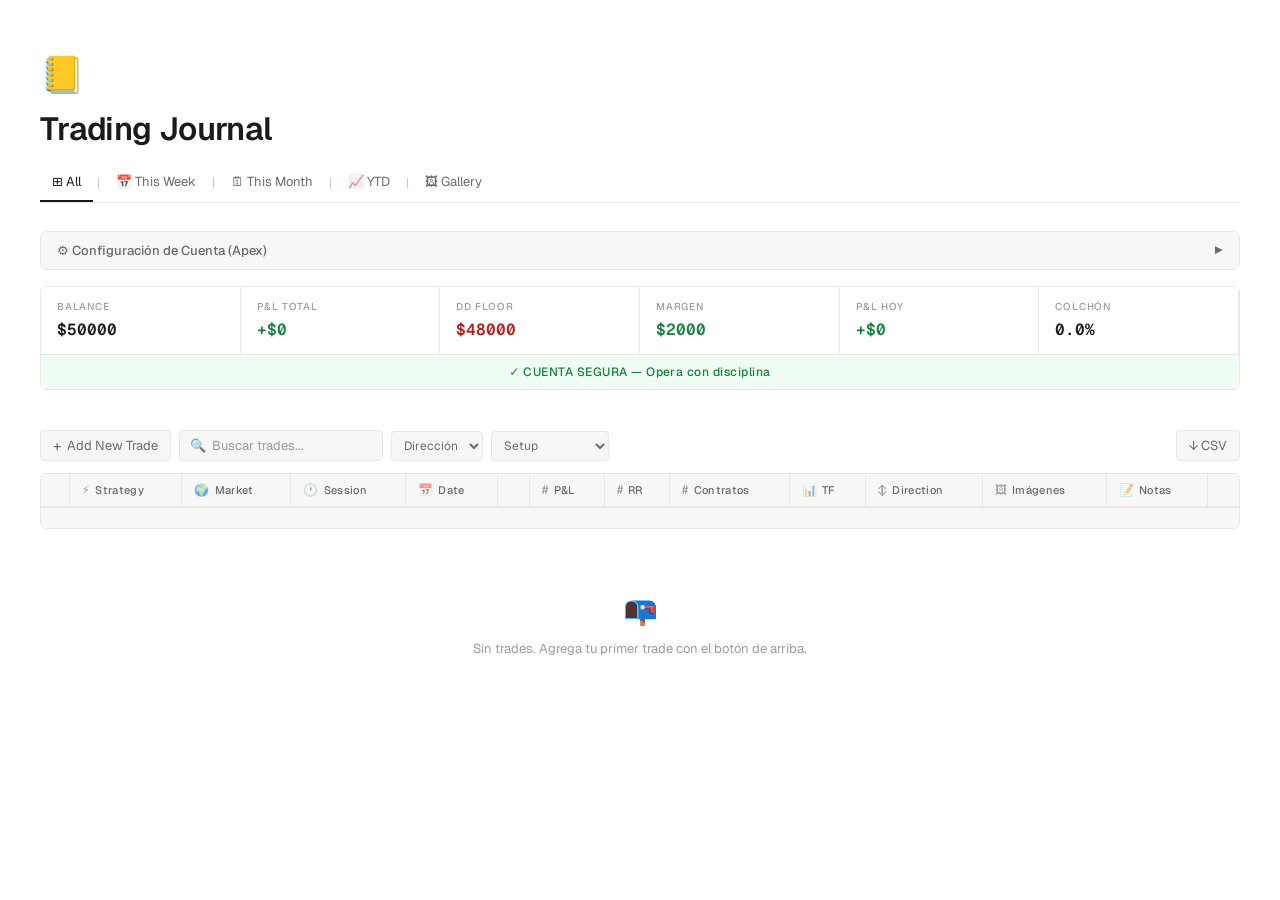
==== commit c9a41e07: "Update index.html" ====
--- a/index.html
+++ b/index.html
@@ -1,948 +1,1188 @@
 <!DOCTYPE html>
 <html lang="es">
 <head>
-  <meta charset="UTF-8" />
-  <meta name="viewport" content="width=device-width, initial-scale=1.0" />
-  <title>Apex Journal — Funded Account Tracker</title>
-  <link rel="preconnect" href="https://fonts.googleapis.com" />
-  <link href="https://fonts.googleapis.com/css2?family=IBM+Plex+Mono:wght@400;500;600&family=Syne:wght@400;600;700;800&display=swap" rel="stylesheet" />
+<meta charset="UTF-8"/>
+<meta name="viewport" content="width=device-width,initial-scale=1.0"/>
+<title>Trading Journal</title>
+<link rel="preconnect" href="https://fonts.googleapis.com"/>
+<link href="https://fonts.googleapis.com/css2?family=Geist:wght@300;400;500;600&family=Geist+Mono:wght@400;500&display=swap" rel="stylesheet"/>
 <style>
-*, *::before, *::after { box-sizing: border-box; margin: 0; padding: 0; }
-
-:root {
-  --bg: #0c0e10;
-  --bg2: #111417;
-  --bg3: #181c20;
-  --border: #22282e;
-  --border2: #2c343c;
-  --text: #e2e8f0;
-  --text2: #8898aa;
-  --text3: #4a5568;
-  --green: #00d68f;
-  --green-dim: rgba(0,214,143,0.12);
-  --red: #ff4d6a;
-  --red-dim: rgba(255,77,106,0.12);
-  --amber: #fbbf24;
-  --amber-dim: rgba(251,191,36,0.12);
-  --blue: #38bdf8;
-  --font-mono: 'IBM Plex Mono', monospace;
-  --font-display: 'Syne', sans-serif;
-  --radius: 8px;
-}
-
-html { font-size: 14px; }
-body {
-  background: var(--bg);
-  color: var(--text);
-  font-family: var(--font-mono);
-  min-height: 100vh;
-  line-height: 1.6;
-}
-
-::-webkit-scrollbar { width: 5px; height: 5px; }
-::-webkit-scrollbar-track { background: var(--bg2); }
-::-webkit-scrollbar-thumb { background: var(--border2); border-radius: 4px; }
-
-/* HEADER */
-header {
-  position: sticky; top: 0; z-index: 100;
-  background: var(--bg);
-  border-bottom: 1px solid var(--border);
-}
-.header-inner {
-  max-width: 1600px; margin: 0 auto; padding: 0 24px;
-  height: 56px; display: flex; align-items: center; justify-content: space-between;
-}
-.logo { display: flex; align-items: center; gap: 10px; }
-.logo-dot {
-  width: 8px; height: 8px; border-radius: 50%;
-  background: var(--green); box-shadow: 0 0 8px var(--green);
-  animation: pulse 2s infinite;
-}
-@keyframes pulse { 0%, 100% { opacity: 1; } 50% { opacity: 0.4; } }
-.logo-text { font-family: var(--font-display); font-weight: 800; font-size: 16px; letter-spacing: 0.08em; }
-.logo-tag {
-  font-size: 10px; font-weight: 600; letter-spacing: 0.12em;
-  color: var(--green); background: var(--green-dim);
-  border: 1px solid rgba(0,214,143,0.25); padding: 2px 8px; border-radius: 20px;
-}
-.header-actions { display: flex; gap: 8px; }
-
-/* BUTTONS */
-.btn-primary {
-  background: var(--green); color: #000; border: none;
-  padding: 7px 16px; border-radius: var(--radius);
-  font-family: var(--font-mono); font-size: 12px; font-weight: 600;
-  cursor: pointer; letter-spacing: 0.04em;
-  transition: opacity 0.15s, transform 0.1s;
-}
-.btn-primary:hover { opacity: 0.85; transform: translateY(-1px); }
-.btn-outline {
-  background: transparent; color: var(--text2);
-  border: 1px solid var(--border2); padding: 7px 16px;
-  border-radius: var(--radius); font-family: var(--font-mono);
-  font-size: 12px; cursor: pointer; letter-spacing: 0.04em;
-  transition: border-color 0.15s, color 0.15s;
-}
-.btn-outline:hover { border-color: var(--text2); color: var(--text); }
-.btn-config {
-  width: 100%; margin-top: 12px; background: var(--bg3);
-  color: var(--text2); border: 1px solid var(--border2);
-  padding: 8px; border-radius: var(--radius);
-  font-family: var(--font-mono); font-size: 11px; cursor: pointer;
-  letter-spacing: 0.06em; transition: background 0.15s, color 0.15s;
-}
-.btn-config:hover { background: var(--border2); color: var(--text); }
-
-/* HEALTH BANNER */
-.health-banner { background: var(--bg2); border-bottom: 1px solid var(--border); }
-.health-inner {
-  max-width: 1600px; margin: 0 auto; padding: 0 24px;
-  display: flex; align-items: center; overflow-x: auto; height: 60px;
-}
-.health-item {
-  display: flex; flex-direction: column;
-  padding: 0 24px; min-width: 150px; flex-shrink: 0;
-}
-.health-label {
-  font-size: 9px; font-weight: 600; letter-spacing: 0.12em;
-  color: var(--text3); text-transform: uppercase; margin-bottom: 2px;
-}
-.health-value { font-size: 15px; font-weight: 600; color: var(--text); }
-.health-value.green { color: var(--green); }
-.health-value.red { color: var(--red); }
-.health-value.amber { color: var(--amber); }
-.health-divider { width: 1px; height: 28px; background: var(--border); flex-shrink: 0; }
-
-/* ALERTS */
-.alert-zone { max-width: 1600px; margin: 0 auto; padding: 0 24px; }
-.alert {
-  display: flex; align-items: center; gap: 10px;
-  padding: 10px 16px; border-radius: var(--radius);
-  font-size: 12px; font-weight: 500; margin: 8px 0 0 0;
-  animation: slideIn 0.3s ease;
-}
-@keyframes slideIn { from { opacity:0; transform: translateY(-8px); } to { opacity:1; transform: translateY(0); } }
-.alert-danger { background: var(--red-dim); border: 1px solid rgba(255,77,106,0.3); color: var(--red); }
-.alert-warning { background: var(--amber-dim); border: 1px solid rgba(251,191,36,0.3); color: var(--amber); }
-.alert-success { background: var(--green-dim); border: 1px solid rgba(0,214,143,0.25); color: var(--green); }
-
-/* MAIN GRID */
-.main-grid {
-  max-width: 1600px; margin: 0 auto; padding: 20px 24px;
-  display: grid; grid-template-columns: 320px 1fr;
-  gap: 16px; align-items: start;
-}
-
-/* SIDEBAR */
-.sidebar { display: flex; flex-direction: column; gap: 12px; }
-.card { background: var(--bg2); border: 1px solid var(--border); border-radius: var(--radius); padding: 16px; }
-.card-title {
-  font-family: var(--font-display); font-size: 11px; font-weight: 700;
-  letter-spacing: 0.1em; text-transform: uppercase; color: var(--text2);
-  margin-bottom: 14px; padding-bottom: 10px; border-bottom: 1px solid var(--border);
-}
-
-/* Config */
-.config-grid { display: grid; grid-template-columns: 1fr 1fr; gap: 8px 12px; }
-.config-grid label {
-  font-size: 10px; color: var(--text3); letter-spacing: 0.06em;
-  display: flex; align-items: flex-end; padding-bottom: 2px;
-}
-.config-grid input {
-  background: var(--bg3); border: 1px solid var(--border2);
-  border-radius: 4px; color: var(--text); font-family: var(--font-mono);
-  font-size: 12px; padding: 5px 8px; width: 100%; transition: border-color 0.15s;
-}
-.config-grid input:focus { outline: none; border-color: var(--green); }
-
-/* Risk rows */
-.risk-row {
-  display: flex; justify-content: space-between; align-items: center;
-  padding: 6px 0; border-bottom: 1px solid var(--border);
-  font-size: 11px; color: var(--text2);
-}
-.risk-row:last-of-type { border-bottom: none; }
-.risk-val { font-weight: 600; color: var(--text); font-size: 12px; }
-.progress-bar-wrap {
-  height: 4px; background: var(--border); border-radius: 2px;
-  margin: 10px 0 8px; overflow: hidden;
-}
-.progress-bar { height: 100%; background: var(--green); border-radius: 2px; width: 0%; transition: width 0.5s ease; }
-.risk-status { font-size: 11px; font-weight: 600; text-align: center; padding: 6px; border-radius: 4px; letter-spacing: 0.06em; }
-.risk-status.ok { background: var(--green-dim); color: var(--green); }
-.risk-status.warn { background: var(--amber-dim); color: var(--amber); }
-.risk-status.stop { background: var(--red-dim); color: var(--red); }
-
-/* Consistency */
-.consistency-note {
-  margin-top: 10px; font-size: 11px; padding: 8px 10px;
-  border-radius: 4px; line-height: 1.5; background: var(--bg3);
-  color: var(--text2); border-left: 2px solid var(--blue);
-}
-
-/* Stats */
-.stats-grid { display: grid; grid-template-columns: repeat(3, 1fr); gap: 8px; }
-.stat-box {
-  background: var(--bg3); border: 1px solid var(--border);
-  border-radius: 6px; padding: 10px 8px; text-align: center;
-}
-.stat-num { font-family: var(--font-display); font-size: 18px; font-weight: 700; line-height: 1.2; }
-.stat-num.green { color: var(--green); }
-.stat-num.red { color: var(--red); }
-.stat-lbl { font-size: 9px; letter-spacing: 0.1em; color: var(--text3); text-transform: uppercase; margin-top: 2px; }
-
-/* JOURNAL TABLE */
-.journal-section { background: var(--bg2); border: 1px solid var(--border); border-radius: var(--radius); overflow: hidden; }
-.journal-header {
-  display: flex; align-items: center; justify-content: space-between;
-  padding: 14px 20px; border-bottom: 1px solid var(--border);
-}
-.journal-title { font-family: var(--font-display); font-size: 11px; font-weight: 700; letter-spacing: 0.1em; text-transform: uppercase; color: var(--text2); }
-.journal-filters { display: flex; gap: 8px; }
-.journal-filters select {
-  background: var(--bg3); border: 1px solid var(--border2); color: var(--text2);
-  font-family: var(--font-mono); font-size: 11px; padding: 5px 10px; border-radius: 4px; cursor: pointer;
-}
-
-.table-wrap { overflow-x: auto; }
-table { width: 100%; border-collapse: collapse; font-size: 12px; }
-thead th {
-  padding: 10px 12px; text-align: left; font-size: 9px; font-weight: 600;
-  letter-spacing: 0.12em; text-transform: uppercase; color: var(--text3);
-  border-bottom: 1px solid var(--border); white-space: nowrap; background: var(--bg2);
-}
-tbody tr { border-bottom: 1px solid var(--border); transition: background 0.1s; cursor: pointer; }
-tbody tr:last-child { border-bottom: none; }
-tbody tr:hover { background: var(--bg3); }
-tbody td { padding: 10px 12px; color: var(--text2); white-space: nowrap; }
-tbody td.pnl-pos { color: var(--green); font-weight: 600; }
-tbody td.pnl-neg { color: var(--red); font-weight: 600; }
-.dir-badge { display: inline-block; padding: 2px 6px; border-radius: 3px; font-size: 10px; font-weight: 700; letter-spacing: 0.06em; }
-.dir-long { background: var(--green-dim); color: var(--green); border: 1px solid rgba(0,214,143,0.25); }
-.dir-short { background: var(--red-dim); color: var(--red); border: 1px solid rgba(255,77,106,0.25); }
-.setup-tag { font-size: 10px; color: var(--text3); background: var(--bg3); border: 1px solid var(--border); padding: 2px 6px; border-radius: 3px; }
-.row-num { color: var(--text3); font-size: 11px; }
-.btn-delete {
-  background: transparent; border: none; color: var(--text3);
-  cursor: pointer; font-size: 13px; padding: 2px 6px; border-radius: 4px;
-  transition: color 0.15s, background 0.15s;
-}
-.btn-delete:hover { color: var(--red); background: var(--red-dim); }
-
-.empty-state {
-  display: none; flex-direction: column; align-items: center;
-  gap: 8px; padding: 60px 20px; color: var(--text3); font-size: 13px;
-}
-.empty-state.visible { display: flex; }
-.empty-icon { font-size: 32px; }
-
-/* MODAL */
-.modal-overlay {
-  position: fixed; inset: 0; background: rgba(0,0,0,0.75);
-  display: flex; align-items: center; justify-content: center;
-  z-index: 1000; opacity: 0; pointer-events: none;
-  transition: opacity 0.2s; padding: 20px;
-}
-.modal-overlay.open { opacity: 1; pointer-events: all; }
-.modal {
-  background: var(--bg2); border: 1px solid var(--border2);
-  border-radius: 10px; width: 100%; max-width: 680px;
-  max-height: 90vh; overflow-y: auto;
-  transform: scale(0.97) translateY(10px); transition: transform 0.2s;
-}
-.modal-overlay.open .modal { transform: scale(1) translateY(0); }
-.modal-header {
-  display: flex; justify-content: space-between; align-items: center;
-  padding: 16px 20px; border-bottom: 1px solid var(--border);
-  font-family: var(--font-display); font-weight: 700; font-size: 14px; letter-spacing: 0.06em;
-}
-.modal-close {
-  background: none; border: none; color: var(--text3);
-  font-size: 16px; cursor: pointer; padding: 4px 8px; border-radius: 4px;
-  transition: color 0.15s, background 0.15s;
-}
-.modal-close:hover { color: var(--text); background: var(--bg3); }
-.modal-body { padding: 20px; }
-.form-grid { display: grid; grid-template-columns: repeat(3, 1fr); gap: 12px; margin-bottom: 12px; }
-.form-group { display: flex; flex-direction: column; gap: 5px; }
-.form-group.full { grid-column: 1 / -1; }
-.form-group label { font-size: 10px; font-weight: 600; letter-spacing: 0.1em; text-transform: uppercase; color: var(--text3); }
-.form-group input,
-.form-group select,
-.form-group textarea {
-  background: var(--bg3); border: 1px solid var(--border2);
-  border-radius: 4px; color: var(--text); font-family: var(--font-mono);
-  font-size: 12px; padding: 7px 10px; width: 100%; transition: border-color 0.15s; resize: vertical;
-}
-.form-group input:focus, .form-group select:focus, .form-group textarea:focus { outline: none; border-color: var(--green); }
-
-.risk-check { background: var(--bg3); border: 1px solid var(--border); border-radius: 6px; padding: 12px 14px; margin-top: 12px; }
-.risk-check-title { font-size: 10px; font-weight: 700; letter-spacing: 0.1em; text-transform: uppercase; color: var(--amber); margin-bottom: 8px; }
-#riskCheckContent { font-size: 11px; color: var(--text2); line-height: 1.9; }
-#riskCheckContent .check-ok { color: var(--green); }
-#riskCheckContent .check-warn { color: var(--amber); }
-#riskCheckContent .check-fail { color: var(--red); font-weight: 600; }
-
-.modal-footer { display: flex; justify-content: flex-end; gap: 8px; padding: 14px 20px; border-top: 1px solid var(--border); }
-
-/* RESPONSIVE */
-@media (max-width: 1100px) {
-  .main-grid { grid-template-columns: 1fr; }
-  .sidebar { display: grid; grid-template-columns: repeat(2, 1fr); }
-}
-@media (max-width: 720px) {
-  .sidebar { grid-template-columns: 1fr; }
-  .header-inner, .health-inner, .alert-zone { padding: 0 16px; }
-  .main-grid { padding: 12px 16px; }
-  .form-grid { grid-template-columns: repeat(2, 1fr); }
+/* ── RESET & BASE ── */
+*,*::before,*::after{box-sizing:border-box;margin:0;padding:0}
+:root{
+  --bg:#ffffff;
+  --bg2:#f7f7f5;
+  --bg3:#f1f1ef;
+  --bg-hover:#f1f1ef;
+  --border:#e8e8e5;
+  --border2:#d4d4cf;
+  --text:#1a1a1a;
+  --text2:#6b6b6b;
+  --text3:#9b9b9b;
+  --text-light:#c2c2c2;
+  --accent:#2383e2;
+  --radius:4px;
+  --font:'Geist',system-ui,sans-serif;
+  --font-mono:'Geist Mono',monospace;
+  /* badge colors */
+  --eu-bg:#e8f0fe;--eu-fg:#1a56db;
+  --au-bg:#fef3c7;--au-fg:#92400e;
+  --us-bg:#fce7f3;--us-fg:#9d174d;
+  --btc-bg:#ede9fe;--btc-fg:#5b21b6;
+  --ny-bg:#dcfce7;--ny-fg:#14532d;
+  --lo-bg:#dbeafe;--lo-fg:#1e3a8a;
+  --pm-bg:#fef9c3;--pm-fg:#713f12;
+  --long-bg:#dcfce7;--long-fg:#15803d;
+  --short-bg:#fee2e2;--short-fg:#b91c1c;
+  --m1-bg:#f3f4f6;--m1-fg:#374151;
+  --m5-bg:#ede9fe;--m5-fg:#5b21b6;
+  --m15-bg:#fce7f3;--m15-fg:#9d174d;
+  --h1-bg:#dbeafe;--h1-fg:#1e3a8a;
+  --h4-bg:#dcfce7;--h4-fg:#14532d;
+}
+
+html{font-size:14px;-webkit-font-smoothing:antialiased}
+body{
+  background:var(--bg);color:var(--text);
+  font-family:var(--font);line-height:1.5;
+  min-height:100vh;
+}
+
+/* ── SCROLLBAR ── */
+::-webkit-scrollbar{width:6px;height:6px}
+::-webkit-scrollbar-track{background:transparent}
+::-webkit-scrollbar-thumb{background:var(--border2);border-radius:3px}
+
+/* ── LAYOUT ── */
+.page-wrap{max-width:1440px;margin:0 auto;padding:0 40px 80px}
+
+/* ── PAGE HEADER ── */
+.page-header{padding:48px 0 8px}
+.page-icon{font-size:36px;margin-bottom:8px;display:block}
+.page-title{
+  font-size:32px;font-weight:600;letter-spacing:-0.02em;
+  color:var(--text);line-height:1.2;margin-bottom:4px;
+}
+.page-title:focus{outline:none}
+.page-nav{
+  display:flex;align-items:center;gap:0;
+  border-bottom:1px solid var(--border);
+  margin-bottom:0;padding-bottom:0;
+  margin-top:16px;
+}
+.nav-item{
+  font-size:13px;color:var(--text2);padding:8px 12px;
+  cursor:pointer;border-bottom:2px solid transparent;
+  transition:color 0.1s,border-color 0.1s;
+  white-space:nowrap;
+  text-decoration:none;
+}
+.nav-item:hover{color:var(--text)}
+.nav-item.active{color:var(--text);border-bottom-color:var(--text)}
+.nav-sep{color:var(--text-light);padding:8px 4px;font-size:12px}
+
+/* ── TOOLBAR ── */
+.toolbar{
+  display:flex;align-items:center;justify-content:space-between;
+  padding:20px 0 12px;gap:12px;flex-wrap:wrap;
+}
+.toolbar-left{display:flex;align-items:center;gap:8px;flex-wrap:wrap}
+.toolbar-right{display:flex;align-items:center;gap:8px}
+
+.btn-add{
+  display:flex;align-items:center;gap:6px;
+  background:var(--bg2);border:1px solid var(--border);
+  color:var(--text2);padding:6px 12px;border-radius:var(--radius);
+  font-family:var(--font);font-size:13px;cursor:pointer;
+  transition:background 0.1s,color 0.1s,border-color 0.1s;
+}
+.btn-add:hover{background:var(--bg3);color:var(--text);border-color:var(--border2)}
+.btn-add .icon{font-size:15px;line-height:1}
+
+.filter-btn{
+  display:flex;align-items:center;gap:5px;
+  background:transparent;border:1px solid transparent;
+  color:var(--text2);padding:5px 10px;border-radius:var(--radius);
+  font-family:var(--font);font-size:13px;cursor:pointer;
+  transition:background 0.1s,color 0.1s,border-color 0.1s;
+}
+.filter-btn:hover,.filter-btn.active{
+  background:var(--bg2);color:var(--text);border-color:var(--border);
+}
+.filter-btn.active{font-weight:500}
+
+.search-wrap{
+  display:flex;align-items:center;gap:6px;
+  background:var(--bg2);border:1px solid var(--border);
+  border-radius:var(--radius);padding:5px 10px;
+}
+.search-wrap input{
+  background:transparent;border:none;outline:none;
+  font-family:var(--font);font-size:13px;color:var(--text);
+  width:160px;
+}
+.search-wrap input::placeholder{color:var(--text3)}
+
+/* ── SUMMARY ROW ── */
+.summary-row{
+  display:flex;align-items:center;gap:24px;
+  padding:10px 0 4px;border-bottom:1px solid var(--border);
+  margin-bottom:0;
+}
+.sum-item{display:flex;align-items:center;gap:6px;font-size:12px;color:var(--text2)}
+.sum-val{font-weight:500;font-family:var(--font-mono);color:var(--text)}
+.sum-val.green{color:#15803d}.sum-val.red{color:#b91c1c}
+
+/* ── TABLE ── */
+.table-wrap{overflow-x:auto;border:1px solid var(--border);border-radius:6px}
+table{width:100%;border-collapse:collapse;font-size:13px;min-width:1000px}
+
+/* Column header */
+thead tr{border-bottom:1px solid var(--border);background:var(--bg2)}
+thead th{
+  padding:7px 12px;text-align:left;
+  font-size:11px;font-weight:500;
+  color:var(--text2);white-space:nowrap;
+  letter-spacing:0.03em;
+  cursor:pointer;user-select:none;
+  border-right:1px solid var(--border);
+  position:relative;
+}
+thead th:last-child{border-right:none}
+thead th:hover{background:var(--bg3)}
+thead th .th-inner{display:flex;align-items:center;gap:5px}
+thead th .th-icon{font-size:12px;opacity:0.6}
+
+/* Body rows */
+tbody tr{
+  border-bottom:1px solid var(--border);
+  transition:background 0.08s;cursor:pointer;
+}
+tbody tr:last-child{border-bottom:none}
+tbody tr:hover{background:#fafaf8}
+tbody td{
+  padding:0;border-right:1px solid var(--border);
+  vertical-align:middle;
+}
+tbody td:last-child{border-right:none}
+
+/* Cell inner */
+.cell{
+  padding:8px 12px;min-height:38px;
+  display:flex;align-items:center;gap:6px;
+}
+.cell-strategy{font-weight:500;color:var(--text);font-size:13px}
+.cell-strategy .strat-dot{
+  width:14px;height:14px;border-radius:2px;
+  background:var(--bg3);border:1px solid var(--border);
+  font-size:9px;display:flex;align-items:center;justify-content:center;
+}
+
+/* Badges */
+.badge{
+  display:inline-flex;align-items:center;
+  padding:2px 7px;border-radius:4px;
+  font-size:11px;font-weight:500;
+  letter-spacing:0.01em;white-space:nowrap;
+}
+.badge-eu{background:var(--eu-bg);color:var(--eu-fg)}
+.badge-au{background:var(--au-bg);color:var(--au-fg)}
+.badge-us{background:var(--us-bg);color:var(--us-fg)}
+.badge-btc{background:var(--btc-bg);color:var(--btc-fg)}
+.badge-nq{background:#ede9fe;color:#5b21b6}
+.badge-ny{background:var(--ny-bg);color:var(--ny-fg)}
+.badge-lo{background:var(--lo-bg);color:var(--lo-fg)}
+.badge-pm{background:var(--pm-bg);color:var(--pm-fg)}
+.badge-as{background:#f3e8ff;color:#6b21a8}
+.badge-long{background:var(--long-bg);color:var(--long-fg);font-weight:600}
+.badge-short{background:var(--short-bg);color:var(--short-fg);font-weight:600}
+.badge-m1{background:var(--m1-bg);color:var(--m1-fg)}
+.badge-m5{background:var(--m5-bg);color:var(--m5-fg)}
+.badge-m15{background:var(--m15-bg);color:var(--m15-fg)}
+.badge-h1{background:var(--h1-bg);color:var(--h1-fg)}
+.badge-h4{background:var(--h4-bg);color:var(--h4-fg)}
+.badge-d{background:#fef9c3;color:#713f12}
+
+/* PnL */
+.pnl-pos{color:#15803d;font-family:var(--font-mono);font-weight:500}
+.pnl-neg{color:#b91c1c;font-family:var(--font-mono);font-weight:500}
+.pnl-be{color:var(--text2);font-family:var(--font-mono)}
+.num{font-family:var(--font-mono);color:var(--text2)}
+
+/* Checkbox */
+.cb-cell{display:flex;align-items:center;justify-content:center;padding:8px 10px}
+.cb{
+  width:15px;height:15px;border:1.5px solid var(--border2);
+  border-radius:3px;appearance:none;cursor:pointer;
+  transition:background 0.1s,border-color 0.1s;flex-shrink:0;
+}
+.cb:checked{background:#15803d;border-color:#15803d;
+  background-image:url("data:image/svg+xml,%3Csvg viewBox='0 0 10 8' fill='none' xmlns='http://www.w3.org/2000/svg'%3E%3Cpath d='M1 4l3 3 5-6' stroke='white' stroke-width='1.5' stroke-linecap='round' stroke-linejoin='round'/%3E%3C/svg%3E");
+  background-size:10px 8px;background-repeat:no-repeat;background-position:center;
+}
+
+/* Image thumbnails */
+.img-thumb{
+  width:28px;height:28px;border-radius:3px;
+  object-fit:cover;border:1px solid var(--border);
+  cursor:pointer;transition:opacity 0.1s;flex-shrink:0;
+}
+.img-thumb:hover{opacity:0.8}
+.img-add-btn{
+  width:28px;height:28px;border-radius:3px;
+  border:1.5px dashed var(--border2);
+  display:flex;align-items:center;justify-content:center;
+  cursor:pointer;color:var(--text3);font-size:16px;
+  transition:border-color 0.1s,color 0.1s;flex-shrink:0;
+}
+.img-add-btn:hover{border-color:var(--text2);color:var(--text2)}
+
+/* Add row */
+.add-row td{border-right:none}
+.add-row:hover{background:var(--bg2)}
+.add-row .cell{color:var(--text3);font-size:13px;gap:6px}
+.add-row .cell:hover{color:var(--text2)}
+
+/* ── FOOTER SUMMARY ── */
+.table-footer{
+  display:flex;align-items:center;gap:20px;
+  padding:10px 12px;background:var(--bg2);
+  border-top:1px solid var(--border);font-size:12px;color:var(--text2);
+  border-radius:0 0 6px 6px;
+}
+.foot-item{display:flex;align-items:center;gap:5px}
+.foot-val{font-weight:500;font-family:var(--font-mono);color:var(--text)}
+.foot-val.green{color:#15803d}.foot-val.red{color:#b91c1c}
+.foot-sep{color:var(--border2);margin:0 4px}
+
+/* ── MODAL ── */
+.overlay{
+  position:fixed;inset:0;background:rgba(0,0,0,0.4);
+  display:flex;align-items:flex-start;justify-content:center;
+  z-index:200;padding:60px 20px 20px;
+  opacity:0;pointer-events:none;transition:opacity 0.15s;
+}
+.overlay.open{opacity:1;pointer-events:all}
+.modal{
+  background:var(--bg);border:1px solid var(--border);
+  border-radius:8px;width:100%;max-width:700px;
+  max-height:85vh;overflow-y:auto;
+  transform:translateY(-8px);transition:transform 0.15s;
+  box-shadow:0 8px 40px rgba(0,0,0,0.12);
+}
+.overlay.open .modal{transform:translateY(0)}
+
+.modal-head{
+  display:flex;align-items:center;justify-content:space-between;
+  padding:20px 24px 16px;border-bottom:1px solid var(--border);
+}
+.modal-title{font-size:18px;font-weight:600;letter-spacing:-0.01em}
+.modal-close{
+  background:none;border:none;cursor:pointer;
+  width:28px;height:28px;border-radius:4px;
+  display:flex;align-items:center;justify-content:center;
+  color:var(--text3);font-size:18px;
+  transition:background 0.1s,color 0.1s;
+}
+.modal-close:hover{background:var(--bg2);color:var(--text)}
+
+.modal-body{padding:20px 24px}
+.field-section{margin-bottom:20px}
+.field-section-title{
+  font-size:11px;font-weight:500;letter-spacing:0.06em;
+  text-transform:uppercase;color:var(--text3);
+  margin-bottom:10px;padding-bottom:6px;
+  border-bottom:1px solid var(--border);
+}
+.field-grid{display:grid;grid-template-columns:repeat(3,1fr);gap:10px}
+.field-grid.two{grid-template-columns:repeat(2,1fr)}
+.field-grid.four{grid-template-columns:repeat(4,1fr)}
+
+.field{display:flex;flex-direction:column;gap:5px}
+.field.full{grid-column:1/-1}
+.field label{
+  font-size:11px;font-weight:500;letter-spacing:0.04em;
+  text-transform:uppercase;color:var(--text3);
+}
+.field input,.field select,.field textarea{
+  background:var(--bg);border:1px solid var(--border);
+  border-radius:var(--radius);color:var(--text);
+  font-family:var(--font);font-size:13px;
+  padding:7px 10px;width:100%;
+  transition:border-color 0.1s,box-shadow 0.1s;
+}
+.field input:focus,.field select:focus,.field textarea:focus{
+  outline:none;border-color:#2383e2;
+  box-shadow:0 0 0 2px rgba(35,131,226,0.15);
+}
+.field textarea{resize:vertical;min-height:80px}
+
+/* Image upload zone */
+.img-upload-zone{
+  border:1.5px dashed var(--border2);border-radius:6px;
+  padding:20px;text-align:center;cursor:pointer;
+  transition:border-color 0.1s,background 0.1s;
+  color:var(--text3);font-size:13px;
+}
+.img-upload-zone:hover,.img-upload-zone.drag{
+  border-color:#2383e2;background:#f0f7ff;color:#2383e2;
+}
+.img-upload-zone input[type=file]{display:none}
+.img-preview-strip{
+  display:flex;flex-wrap:wrap;gap:8px;margin-top:10px;
+}
+.img-prev-item{
+  position:relative;width:80px;height:60px;border-radius:4px;overflow:hidden;
+  border:1px solid var(--border);
+}
+.img-prev-item img{width:100%;height:100%;object-fit:cover}
+.img-prev-del{
+  position:absolute;top:2px;right:2px;
+  background:rgba(0,0,0,0.6);color:#fff;
+  border:none;border-radius:3px;width:18px;height:18px;
+  font-size:11px;cursor:pointer;display:flex;align-items:center;justify-content:center;
+  opacity:0;transition:opacity 0.1s;
+}
+.img-prev-item:hover .img-prev-del{opacity:1}
+
+/* Risk check box */
+.risk-box{
+  background:var(--bg2);border:1px solid var(--border);
+  border-radius:6px;padding:12px 14px;margin-top:4px;
+}
+.risk-box-title{
+  font-size:11px;font-weight:500;letter-spacing:0.06em;
+  text-transform:uppercase;color:var(--text3);margin-bottom:8px;
+}
+#riskLines{font-size:12px;line-height:2;color:var(--text2)}
+#riskLines .ok{color:#15803d}
+#riskLines .warn{color:#d97706}
+#riskLines .fail{color:#b91c1c;font-weight:500}
+
+.modal-foot{
+  display:flex;justify-content:flex-end;gap:8px;
+  padding:14px 24px;border-top:1px solid var(--border);
+}
+.btn-cancel{
+  background:transparent;border:1px solid var(--border);
+  color:var(--text2);padding:7px 16px;border-radius:var(--radius);
+  font-family:var(--font);font-size:13px;cursor:pointer;
+  transition:background 0.1s,color 0.1s;
+}
+.btn-cancel:hover{background:var(--bg2);color:var(--text)}
+.btn-save{
+  background:#2383e2;color:#fff;border:none;
+  padding:7px 16px;border-radius:var(--radius);
+  font-family:var(--font);font-size:13px;font-weight:500;
+  cursor:pointer;transition:background 0.1s;
+}
+.btn-save:hover{background:#1a6ec7}
+
+/* ── LIGHTBOX ── */
+.lightbox{
+  position:fixed;inset:0;background:rgba(0,0,0,0.85);
+  display:flex;align-items:center;justify-content:center;
+  z-index:500;opacity:0;pointer-events:none;transition:opacity 0.15s;
+}
+.lightbox.open{opacity:1;pointer-events:all}
+.lightbox img{max-width:92vw;max-height:88vh;border-radius:4px;object-fit:contain}
+.lightbox-close{
+  position:fixed;top:16px;right:20px;background:rgba(255,255,255,0.15);
+  border:none;color:#fff;font-size:24px;cursor:pointer;
+  width:36px;height:36px;border-radius:50%;display:flex;
+  align-items:center;justify-content:center;transition:background 0.1s;
+}
+.lightbox-close:hover{background:rgba(255,255,255,0.25)}
+
+/* ── TOAST ── */
+.toast-zone{position:fixed;bottom:24px;right:24px;z-index:999;display:flex;flex-direction:column;gap:8px}
+.toast{
+  background:var(--text);color:#fff;padding:10px 16px;border-radius:6px;
+  font-size:13px;box-shadow:0 4px 16px rgba(0,0,0,0.2);
+  animation:toastIn 0.2s ease;
+}
+.toast.success{background:#15803d}
+.toast.danger{background:#b91c1c}
+.toast.warning{background:#d97706}
+@keyframes toastIn{from{opacity:0;transform:translateY(8px)}to{opacity:1;transform:translateY(0)}}
+
+/* ── CONFIG PANEL (collapsible) ── */
+.config-section{
+  border:1px solid var(--border);border-radius:6px;
+  margin-bottom:16px;overflow:hidden;
+}
+.config-toggle{
+  display:flex;align-items:center;justify-content:space-between;
+  padding:10px 16px;background:var(--bg2);cursor:pointer;
+  font-size:13px;font-weight:500;color:var(--text2);
+  border:none;width:100%;font-family:var(--font);
+  transition:background 0.1s;
+}
+.config-toggle:hover{background:var(--bg3)}
+.config-toggle .arrow{transition:transform 0.2s;font-size:11px}
+.config-toggle.open .arrow{transform:rotate(90deg)}
+.config-body{
+  display:none;padding:16px;
+  display:none;
+  grid-template-columns:repeat(3,1fr);gap:10px;
+}
+.config-body.visible{display:grid}
+.config-save{
+  grid-column:1/-1;background:var(--bg3);border:1px solid var(--border);
+  color:var(--text2);padding:7px;border-radius:var(--radius);
+  font-family:var(--font);font-size:12px;cursor:pointer;
+  transition:background 0.1s,color 0.1s;letter-spacing:0.04em;
+}
+.config-save:hover{background:var(--border);color:var(--text)}
+
+/* ── RISK DASHBOARD (below config) ── */
+.risk-dash{
+  display:grid;grid-template-columns:repeat(6,1fr);gap:0;
+  border:1px solid var(--border);border-radius:6px;
+  overflow:hidden;margin-bottom:20px;
+}
+.risk-cell{
+  padding:12px 16px;border-right:1px solid var(--border);
+  background:var(--bg);
+}
+.risk-cell:last-child{border-right:none}
+.risk-cell-lbl{font-size:10px;font-weight:500;letter-spacing:0.08em;text-transform:uppercase;color:var(--text3);margin-bottom:4px}
+.risk-cell-val{font-size:16px;font-weight:600;font-family:var(--font-mono);color:var(--text)}
+.risk-cell-val.green{color:#15803d}
+.risk-cell-val.red{color:#b91c1c}
+.risk-cell-val.amber{color:#d97706}
+.risk-status-bar{
+  grid-column:1/-1;padding:8px 16px;
+  font-size:12px;font-weight:500;letter-spacing:0.04em;
+  text-align:center;
+}
+.risk-status-bar.ok{background:#f0fdf4;color:#15803d;border-top:1px solid var(--border)}
+.risk-status-bar.warn{background:#fffbeb;color:#d97706;border-top:1px solid var(--border)}
+.risk-status-bar.stop{background:#fef2f2;color:#b91c1c;border-top:1px solid var(--border)}
+
+@media(max-width:900px){
+  .risk-dash{grid-template-columns:repeat(3,1fr)}
+  .risk-status-bar{grid-column:1/-1}
+  .page-wrap{padding:0 16px 60px}
+  .field-grid,.field-grid.four{grid-template-columns:repeat(2,1fr)}
+}
+@media(max-width:600px){
+  .risk-dash{grid-template-columns:repeat(2,1fr)}
+  .field-grid{grid-template-columns:1fr}
+  .page-title{font-size:24px}
 }
 </style>
 </head>
 <body>
 
-<header>
-  <div class="header-inner">
-    <div class="logo">
-      <span class="logo-dot"></span>
-      <span class="logo-text">APEX JOURNAL</span>
-      <span class="logo-tag">FUNDED · FASE 2</span>
+<div class="page-wrap">
+
+  <!-- PAGE HEADER -->
+  <div class="page-header">
+    <span class="page-icon">📒</span>
+    <div class="page-title" contenteditable="true" spellcheck="false">Trading Journal</div>
+    <nav class="page-nav">
+      <a class="nav-item active" href="#" onclick="setView('table');return false">⊞ All</a>
+      <span class="nav-sep">|</span>
+      <a class="nav-item" href="#" onclick="setView('week');return false">📅 This Week</a>
+      <span class="nav-sep">|</span>
+      <a class="nav-item" href="#" onclick="setView('month');return false">🗓 This Month</a>
+      <span class="nav-sep">|</span>
+      <a class="nav-item" href="#" onclick="setView('ytd');return false">📈 YTD</a>
+      <span class="nav-sep">|</span>
+      <a class="nav-item" href="#" onclick="setView('gallery');return false">🖼 Gallery</a>
+    </nav>
+  </div>
+
+  <!-- CONFIG (collapsible) -->
+  <div style="margin-top:20px">
+    <div class="config-section">
+      <button class="config-toggle" id="cfgToggle" onclick="toggleConfig()">
+        <span>⚙ Configuración de Cuenta (Apex)</span>
+        <span class="arrow">▶</span>
+      </button>
+      <div class="config-body" id="cfgBody">
+        <div class="field">
+          <label>Balance Inicial ($)</label>
+          <input type="number" id="cfgBalance" value="50000"/>
+        </div>
+        <div class="field">
+          <label>Max Drawdown ($)</label>
+          <input type="number" id="cfgDD" value="2000"/>
+        </div>
+        <div class="field">
+          <label>Daily Loss Limit ($)</label>
+          <input type="number" id="cfgDaily" value="1000"/>
+        </div>
+        <div class="field">
+          <label>Consistency Rule (%)</label>
+          <input type="number" id="cfgConsistency" value="50"/>
+        </div>
+        <div class="field">
+          <label>Contratos Máx</label>
+          <input type="number" id="cfgContracts" value="4"/>
+        </div>
+        <div class="field">
+          <label>Objetivo Colchón ($)</label>
+          <input type="number" id="cfgTarget" value="3000"/>
+        </div>
+        <button class="config-save" onclick="saveConfig()">Guardar configuración</button>
+      </div>
     </div>
-    <div class="header-actions">
-      <button id="btnExport" class="btn-outline">↓ Exportar CSV</button>
-      <button id="btnAddTrade" class="btn-primary">+ Nuevo Trade</button>
+
+    <!-- RISK DASHBOARD -->
+    <div class="risk-dash" id="riskDash">
+      <div class="risk-cell"><div class="risk-cell-lbl">Balance</div><div class="risk-cell-val" id="rdBalance">$50,000</div></div>
+      <div class="risk-cell"><div class="risk-cell-lbl">P&L Total</div><div class="risk-cell-val" id="rdPnl">$0</div></div>
+      <div class="risk-cell"><div class="risk-cell-lbl">DD Floor</div><div class="risk-cell-val red" id="rdFloor">$48,000</div></div>
+      <div class="risk-cell"><div class="risk-cell-lbl">Margen</div><div class="risk-cell-val" id="rdMargin">$2,000</div></div>
+      <div class="risk-cell"><div class="risk-cell-lbl">P&L Hoy</div><div class="risk-cell-val" id="rdToday">$0</div></div>
+      <div class="risk-cell"><div class="risk-cell-lbl">Colchón</div><div class="risk-cell-val" id="rdCushion">0%</div></div>
+      <div class="risk-status-bar ok" id="rdStatus">✓ CUENTA SEGURA</div>
     </div>
   </div>
-</header>
-
-<section class="health-banner">
-  <div class="health-inner">
-    <div class="health-item">
-      <span class="health-label">Balance Actual</span>
-      <span class="health-value" id="balanceActual">$50,000.00</span>
+
+  <!-- TOOLBAR -->
+  <div class="toolbar">
+    <div class="toolbar-left">
+      <button class="btn-add" onclick="openModal(null)">
+        <span class="icon">+</span> Add New Trade
+      </button>
+      <div class="search-wrap">
+        <span style="color:var(--text3);font-size:13px">🔍</span>
+        <input type="text" id="searchInput" placeholder="Buscar trades..." oninput="renderTable()"/>
+      </div>
+      <select id="filterDir" onchange="renderTable()" style="background:var(--bg2);border:1px solid var(--border);border-radius:var(--radius);padding:5px 8px;font-family:var(--font);font-size:12px;color:var(--text2)">
+        <option value="">Dirección</option>
+        <option value="LONG">LONG</option>
+        <option value="SHORT">SHORT</option>
+      </select>
+      <select id="filterSetup" onchange="renderTable()" style="background:var(--bg2);border:1px solid var(--border);border-radius:var(--radius);padding:5px 8px;font-family:var(--font);font-size:12px;color:var(--text2)">
+        <option value="">Setup</option>
+        <option>Breakout</option><option>Pullback</option><option>Reversal</option>
+        <option>VWAP Bounce</option><option>Gap Fill</option><option>Trend Follow</option>
+      </select>
     </div>
-    <div class="health-divider"></div>
-    <div class="health-item">
-      <span class="health-label">P&amp;L Total</span>
-      <span class="health-value" id="pnlTotal">$0.00</span>
-    </div>
-    <div class="health-divider"></div>
-    <div class="health-item">
-      <span class="health-label">Trailing DD Floor</span>
-      <span class="health-value red" id="ddFloor">$48,000.00</span>
-    </div>
-    <div class="health-divider"></div>
-    <div class="health-item">
-      <span class="health-label">Margen Seguro</span>
-      <span class="health-value" id="safeMargin">$2,000.00</span>
-    </div>
-    <div class="health-divider"></div>
-    <div class="health-item">
-      <span class="health-label">P&amp;L Hoy</span>
-      <span class="health-value" id="pnlHoy">$0.00</span>
-    </div>
-    <div class="health-divider"></div>
-    <div class="health-item">
-      <span class="health-label">Límite Diario</span>
-      <span class="health-value red" id="dailyLimit">-$1,000.00</span>
+    <div class="toolbar-right">
+      <button class="btn-add" onclick="exportCSV()">↓ CSV</button>
     </div>
   </div>
-</section>
-
-<div class="alert-zone" id="alertZone"></div>
-
-<main class="main-grid">
-
-  <aside class="sidebar">
-
-    <div class="card">
-      <div class="card-title">⚙ Configuración Cuenta</div>
-      <div class="config-grid">
-        <label>Balance Inicial ($)</label>
-        <input type="number" id="cfgBalance" value="50000" />
-        <label>Max Drawdown ($)</label>
-        <input type="number" id="cfgDD" value="2000" />
-        <label>Daily Loss Limit ($)</label>
-        <input type="number" id="cfgDaily" value="1000" />
-        <label>Consistency Rule (%)</label>
-        <input type="number" id="cfgConsistency" value="50" />
-        <label>Contratos Máx</label>
-        <input type="number" id="cfgContracts" value="4" />
-        <label>Objetivo Colchón ($)</label>
-        <input type="number" id="cfgTarget" value="3000" />
-      </div>
-      <button id="btnSaveConfig" class="btn-config">Guardar Configuración</button>
-    </div>
-
-    <div class="card">
-      <div class="card-title">🛡 Motor de Riesgo</div>
-      <div class="risk-row"><span>Contratos Recomendados</span><span class="risk-val" id="recContracts">—</span></div>
-      <div class="risk-row"><span>Riesgo Máx por Trade</span><span class="risk-val" id="recMaxRisk">—</span></div>
-      <div class="risk-row"><span>Trades hasta límite diario</span><span class="risk-val" id="recDailyLeft">—</span></div>
-      <div class="risk-row"><span>% Usado del Drawdown</span><span class="risk-val" id="recDDUsed">—</span></div>
-      <div class="risk-row"><span>Progreso Colchón</span><span class="risk-val" id="recCushion">—</span></div>
-      <div class="progress-bar-wrap"><div class="progress-bar" id="cushionBar"></div></div>
-      <div class="risk-status" id="riskStatus">Calculando...</div>
-    </div>
-
-    <div class="card">
-      <div class="card-title">📊 Consistency Rule (50%)</div>
-      <div class="risk-row"><span>Mejor día ($)</span><span class="risk-val" id="bestDay">—</span></div>
-      <div class="risk-row"><span>50% de ese día</span><span class="risk-val" id="consistencyLimit">—</span></div>
-      <div class="risk-row"><span>P&amp;L últimos 5 días</span><span class="risk-val" id="last5days">—</span></div>
-      <div class="consistency-note" id="consistencyNote">—</div>
-    </div>
-
-    <div class="card">
-      <div class="card-title">📈 Estadísticas</div>
-      <div class="stats-grid">
-        <div class="stat-box"><div class="stat-num" id="statTotal">0</div><div class="stat-lbl">Trades</div></div>
-        <div class="stat-box"><div class="stat-num green" id="statWins">0</div><div class="stat-lbl">Wins</div></div>
-        <div class="stat-box"><div class="stat-num red" id="statLosses">0</div><div class="stat-lbl">Losses</div></div>
-        <div class="stat-box"><div class="stat-num" id="statWR">0%</div><div class="stat-lbl">Win Rate</div></div>
-        <div class="stat-box"><div class="stat-num" id="statAvgW">$0</div><div class="stat-lbl">Avg Win</div></div>
-        <div class="stat-box"><div class="stat-num" id="statAvgL">$0</div><div class="stat-lbl">Avg Loss</div></div>
-        <div class="stat-box"><div class="stat-num" id="statPF">—</div><div class="stat-lbl">Profit Factor</div></div>
-        <div class="stat-box"><div class="stat-num" id="statExpect">$0</div><div class="stat-lbl">Expectancy</div></div>
-        <div class="stat-box"><div class="stat-num" id="statPayouts">0</div><div class="stat-lbl">Payouts</div></div>
-      </div>
-    </div>
-
-  </aside>
-
-  <section class="journal-section">
-    <div class="journal-header">
-      <div class="journal-title">📋 Trade Log</div>
-      <div class="journal-filters">
-        <select id="filterDate">
-          <option value="all">Todos los días</option>
-          <option value="today">Hoy</option>
-          <option value="week">Esta semana</option>
-        </select>
-        <select id="filterResult">
-          <option value="all">Todos</option>
-          <option value="win">Wins</option>
-          <option value="loss">Losses</option>
-          <option value="be">Break Even</option>
-        </select>
-      </div>
-    </div>
+
+  <!-- TABLE VIEW -->
+  <div id="viewTable">
     <div class="table-wrap">
-      <table id="tradeTable">
+      <table>
         <thead>
           <tr>
-            <th>#</th><th>Fecha</th><th>Hora</th><th>Instrumento</th>
-            <th>Dir</th><th>Contratos</th><th>Entrada</th><th>Salida</th>
-            <th>P&amp;L ($)</th><th>R:R</th><th>Setup</th><th>Notas</th><th></th>
+            <th style="width:28px"></th>
+            <th><div class="th-inner"><span class="th-icon">⚡</span>Strategy</div></th>
+            <th><div class="th-inner"><span class="th-icon">🌍</span>Market</div></th>
+            <th><div class="th-inner"><span class="th-icon">🕐</span>Session</div></th>
+            <th><div class="th-inner"><span class="th-icon">📅</span>Date</div></th>
+            <th style="width:32px"></th>
+            <th><div class="th-inner"><span class="th-icon">#</span>P&L</div></th>
+            <th><div class="th-inner"><span class="th-icon">#</span>RR</div></th>
+            <th><div class="th-inner"><span class="th-icon">#</span>Contratos</div></th>
+            <th><div class="th-inner"><span class="th-icon">📊</span>TF</div></th>
+            <th><div class="th-inner"><span class="th-icon">↕</span>Direction</div></th>
+            <th><div class="th-inner"><span class="th-icon">🖼</span>Imágenes</div></th>
+            <th><div class="th-inner"><span class="th-icon">📝</span>Notas</div></th>
+            <th style="width:32px"></th>
           </tr>
         </thead>
         <tbody id="tradeBody"></tbody>
       </table>
-      <div class="empty-state" id="emptyState">
-        <div class="empty-icon">📭</div>
-        <div>Sin trades aún. ¡Agrega tu primer trade!</div>
-      </div>
+      <div id="tableFooter" class="table-footer"></div>
     </div>
-  </section>
-
-</main>
-
-<!-- MODAL -->
-<div class="modal-overlay" id="modalOverlay">
+    <div id="emptyState" style="display:none;text-align:center;padding:60px 20px;color:var(--text3);font-size:13px">
+      <div style="font-size:28px;margin-bottom:8px">📭</div>
+      Sin trades. Agrega tu primer trade con el botón de arriba.
+    </div>
+  </div>
+
+  <!-- GALLERY VIEW -->
+  <div id="viewGallery" style="display:none">
+    <div id="galleryGrid" style="display:grid;grid-template-columns:repeat(auto-fill,minmax(240px,1fr));gap:12px;margin-top:8px"></div>
+  </div>
+
+</div><!-- /page-wrap -->
+
+<!-- ── MODAL ── -->
+<div class="overlay" id="overlay">
   <div class="modal">
-    <div class="modal-header">
-      <span id="modalTitle">Nuevo Trade</span>
-      <button class="modal-close" id="modalClose">✕</button>
+    <div class="modal-head">
+      <span class="modal-title" id="modalTitle">New Trade</span>
+      <button class="modal-close" onclick="closeModal()">✕</button>
     </div>
     <div class="modal-body">
-      <div class="form-grid">
-        <div class="form-group">
-          <label>Fecha</label>
-          <input type="date" id="fDate" />
-        </div>
-        <div class="form-group">
-          <label>Hora</label>
-          <input type="time" id="fTime" />
-        </div>
-        <div class="form-group">
-          <label>Instrumento</label>
-          <select id="fInstrument">
-            <option>NQ</option><option>ES</option><option>MNQ</option>
-            <option>MES</option><option>CL</option><option>GC</option>
-          </select>
-        </div>
-        <div class="form-group">
-          <label>Dirección</label>
-          <select id="fDir">
-            <option value="LONG">LONG</option>
-            <option value="SHORT">SHORT</option>
-          </select>
-        </div>
-        <div class="form-group">
-          <label>Contratos</label>
-          <input type="number" id="fContracts" min="1" value="1" />
-        </div>
-        <div class="form-group">
-          <label>Precio Entrada</label>
-          <input type="number" id="fEntry" step="0.25" placeholder="0.00" />
-        </div>
-        <div class="form-group">
-          <label>Precio Salida</label>
-          <input type="number" id="fExit" step="0.25" placeholder="0.00" />
-        </div>
-        <div class="form-group">
-          <label>P&amp;L Neto ($)</label>
-          <input type="number" id="fPnl" step="0.01" placeholder="Auto-calcula o manual" />
-        </div>
-        <div class="form-group">
-          <label>Stop Loss ($)</label>
-          <input type="number" id="fSL" step="0.01" placeholder="Riesgo en $" />
-        </div>
-        <div class="form-group">
-          <label>Take Profit ($)</label>
-          <input type="number" id="fTP" step="0.01" placeholder="Target en $" />
-        </div>
-        <div class="form-group">
-          <label>Setup / Estrategia</label>
-          <select id="fSetup">
-            <option>Breakout</option><option>Pullback</option><option>Reversal</option>
-            <option>VWAP Bounce</option><option>Gap Fill</option>
-            <option>Trend Follow</option><option>Otro</option>
-          </select>
-        </div>
-        <div class="form-group">
-          <label>Emoción</label>
-          <select id="fEmotion">
-            <option>Neutral</option><option>Confiado</option><option>Ansioso</option>
-            <option>FOMO</option><option>Revengeful</option><option>Disciplinado</option>
-          </select>
+
+      <div class="field-section">
+        <div class="field-section-title">Identificación</div>
+        <div class="field-grid">
+          <div class="field">
+            <label>Strategy / Setup</label>
+            <select id="fSetup">
+              <option>Setup X</option><option>Setup Y</option><option>Setup Z</option>
+              <option>Breakout</option><option>Pullback</option><option>Reversal</option>
+              <option>VWAP Bounce</option><option>Gap Fill</option><option>Trend Follow</option>
+            </select>
+          </div>
+          <div class="field">
+            <label>Market</label>
+            <select id="fMarket">
+              <option>NQ</option><option>ES</option><option>MNQ</option>
+              <option>MES</option><option>EU</option><option>AU</option>
+              <option>US</option><option>BTC</option><option>GC</option><option>CL</option>
+            </select>
+          </div>
+          <div class="field">
+            <label>Session</label>
+            <select id="fSession">
+              <option>NY</option><option>LO</option><option>AS</option><option>PM</option>
+            </select>
+          </div>
         </div>
       </div>
-      <div class="form-group full">
-        <label>Notas</label>
-        <textarea id="fNotes" rows="3" placeholder="¿Qué viste? ¿Qué salió bien o mal?"></textarea>
+
+      <div class="field-section">
+        <div class="field-section-title">Timing</div>
+        <div class="field-grid four">
+          <div class="field">
+            <label>Fecha</label>
+            <input type="date" id="fDate"/>
+          </div>
+          <div class="field">
+            <label>Hora entrada</label>
+            <input type="time" id="fTimeIn"/>
+          </div>
+          <div class="field">
+            <label>Hora salida</label>
+            <input type="time" id="fTimeOut"/>
+          </div>
+          <div class="field">
+            <label>Timeframe</label>
+            <select id="fTF">
+              <option>m1</option><option>m5</option><option>m15</option>
+              <option>m30</option><option>h1</option><option>h4</option><option>D</option>
+            </select>
+          </div>
+        </div>
       </div>
-      <div class="risk-check">
-        <div class="risk-check-title">⚠ Chequeo de Riesgo Pre-Trade</div>
-        <div id="riskCheckContent">Completa los campos para ver el análisis.</div>
+
+      <div class="field-section">
+        <div class="field-section-title">Ejecución</div>
+        <div class="field-grid four">
+          <div class="field">
+            <label>Dirección</label>
+            <select id="fDir" onchange="updateRiskCheck()">
+              <option>LONG</option><option>SHORT</option>
+            </select>
+          </div>
+          <div class="field">
+            <label>Contratos</label>
+            <input type="number" id="fContracts" min="1" value="1" oninput="updateRiskCheck()"/>
+          </div>
+          <div class="field">
+            <label>Entrada</label>
+            <input type="number" id="fEntry" step="0.25" placeholder="0.00" oninput="autoPnl()"/>
+          </div>
+          <div class="field">
+            <label>Salida</label>
+            <input type="number" id="fExit" step="0.25" placeholder="0.00" oninput="autoPnl()"/>
+          </div>
+          <div class="field">
+            <label>P&L Neto ($)</label>
+            <input type="number" id="fPnl" step="0.01" placeholder="Auto o manual" oninput="updateRiskCheck()"/>
+          </div>
+          <div class="field">
+            <label>Stop Loss ($)</label>
+            <input type="number" id="fSL" step="0.01" placeholder="Riesgo $" oninput="updateRiskCheck()"/>
+          </div>
+          <div class="field">
+            <label>Take Profit ($)</label>
+            <input type="number" id="fTP" step="0.01" placeholder="Target $" oninput="updateRiskCheck()"/>
+          </div>
+          <div class="field">
+            <label>Emoción</label>
+            <select id="fEmotion">
+              <option>Neutral</option><option>Confiado</option><option>Ansioso</option>
+              <option>FOMO</option><option>Revenge</option><option>Disciplinado</option>
+            </select>
+          </div>
+        </div>
       </div>
+
+      <!-- IMAGES -->
+      <div class="field-section">
+        <div class="field-section-title">Imágenes (Chart / Ejecución)</div>
+        <div class="img-upload-zone" id="dropZone" onclick="document.getElementById('fileInput').click()" ondragover="dragOver(event)" ondrop="handleDrop(event)">
+          <div>📷 Click o arrastra imágenes aquí</div>
+          <div style="font-size:11px;margin-top:4px;color:var(--text3)">PNG, JPG, WEBP · máx 5 imágenes</div>
+          <input type="file" id="fileInput" accept="image/*" multiple onchange="handleFiles(event)"/>
+        </div>
+        <div class="img-preview-strip" id="imgPreview"></div>
+      </div>
+
+      <div class="field-section">
+        <div class="field-section-title">Notas</div>
+        <div class="field">
+          <textarea id="fNotes" placeholder="¿Qué viste? ¿Qué salió bien o mal? Lecciones..."></textarea>
+        </div>
+      </div>
+
+      <!-- RISK CHECK -->
+      <div class="risk-box">
+        <div class="risk-box-title">⚠ Chequeo de Riesgo Pre-Trade</div>
+        <div id="riskLines">Completa los campos para ver el análisis.</div>
+      </div>
+
     </div>
-    <div class="modal-footer">
-      <button class="btn-outline" id="btnCancel">Cancelar</button>
-      <button class="btn-primary" id="btnSaveTrade">Guardar Trade</button>
+    <div class="modal-foot">
+      <button class="btn-cancel" onclick="closeModal()">Cancelar</button>
+      <button class="btn-save" onclick="saveTrade()">Guardar Trade</button>
     </div>
   </div>
 </div>
 
+<!-- LIGHTBOX -->
+<div class="lightbox" id="lightbox" onclick="closeLightbox()">
+  <button class="lightbox-close" onclick="closeLightbox()">✕</button>
+  <img id="lbImg" src="" alt=""/>
+</div>
+
+<!-- TOAST ZONE -->
+<div class="toast-zone" id="toastZone"></div>
+
 <script>
-// ── STATE ──────────────────────────────────────────────────────────────────
-const DEFAULT_CONFIG = {
-  balance: 50000, maxDD: 2000, dailyLimit: 1000,
-  consistency: 50, contracts: 4, target: 3000,
-};
-
-let config = loadConfig();
+// ── STATE ────────────────────────────────────────────────────────────────
+const DEF = { balance:50000,maxDD:2000,dailyLimit:1000,consistency:50,contracts:4,target:3000 };
+let cfg    = loadCfg();
 let trades = loadTrades();
-let editingId = null;
-
-// ── INIT ───────────────────────────────────────────────────────────────────
-document.addEventListener('DOMContentLoaded', () => {
-  applyConfigToForm();
+let editId = null;
+let pendingImgs = []; // {dataUrl, name}
+let currentView = 'table';
+
+// ── STORAGE ───────────────────────────────────────────────────────────────
+function loadCfg()    { try{return{...DEF,...JSON.parse(localStorage.getItem('aj_cfg')||'{}')}}catch{return{...DEF}} }
+function loadTrades() { try{return JSON.parse(localStorage.getItem('aj_trades')||'[]')}catch{return[]} }
+function saveCfg()    { localStorage.setItem('aj_cfg',JSON.stringify(cfg)) }
+function saveTradesLS(){ localStorage.setItem('aj_trades',JSON.stringify(trades)) }
+
+// ── INIT ──────────────────────────────────────────────────────────────────
+document.addEventListener('DOMContentLoaded',()=>{
+  applyCfgToForm();
   renderAll();
-  bindEvents();
   setDefaultDate();
 });
 
-// ── STORAGE (localStorage — persiste en el navegador de tu PC) ─────────────
-function loadConfig() {
-  try { return { ...DEFAULT_CONFIG, ...JSON.parse(localStorage.getItem('apex_config') || '{}') }; }
-  catch { return { ...DEFAULT_CONFIG }; }
-}
-function saveConfig() { localStorage.setItem('apex_config', JSON.stringify(config)); }
-function loadTrades() {
-  try { return JSON.parse(localStorage.getItem('apex_trades') || '[]'); }
-  catch { return []; }
-}
-function saveTrades() { localStorage.setItem('apex_trades', JSON.stringify(trades)); }
-
-// ── EVENTS ─────────────────────────────────────────────────────────────────
-function bindEvents() {
-  document.getElementById('btnAddTrade').addEventListener('click', () => openModal(null));
-  document.getElementById('btnCancel').addEventListener('click', closeModal);
-  document.getElementById('modalClose').addEventListener('click', closeModal);
-  document.getElementById('modalOverlay').addEventListener('click', (e) => {
-    if (e.target.id === 'modalOverlay') closeModal();
+// ── CONFIG ────────────────────────────────────────────────────────────────
+function applyCfgToForm(){
+  document.getElementById('cfgBalance').value    = cfg.balance;
+  document.getElementById('cfgDD').value         = cfg.maxDD;
+  document.getElementById('cfgDaily').value      = cfg.dailyLimit;
+  document.getElementById('cfgConsistency').value= cfg.consistency;
+  document.getElementById('cfgContracts').value  = cfg.contracts;
+  document.getElementById('cfgTarget').value     = cfg.target;
+}
+function saveConfig(){
+  cfg.balance     = parseFloat(document.getElementById('cfgBalance').value)||50000;
+  cfg.maxDD       = parseFloat(document.getElementById('cfgDD').value)||2000;
+  cfg.dailyLimit  = parseFloat(document.getElementById('cfgDaily').value)||1000;
+  cfg.consistency = parseFloat(document.getElementById('cfgConsistency').value)||50;
+  cfg.contracts   = parseInt(document.getElementById('cfgContracts').value)||4;
+  cfg.target      = parseFloat(document.getElementById('cfgTarget').value)||3000;
+  saveCfg(); renderAll(); toast('Configuración guardada','success');
+}
+function toggleConfig(){
+  const btn=document.getElementById('cfgToggle');
+  const body=document.getElementById('cfgBody');
+  btn.classList.toggle('open');
+  body.classList.toggle('visible');
+}
+
+// ── RISK ENGINE ───────────────────────────────────────────────────────────
+function computeRisk(){
+  const totalPnl = trades.reduce((s,t)=>s+(t.pnl||0),0);
+  const balance  = cfg.balance + totalPnl;
+  let hw=cfg.balance,rb=cfg.balance;
+  for(let i=trades.length-1;i>=0;i--){ rb+=(trades[i].pnl||0); if(rb>hw)hw=rb; }
+  const floor   = hw - cfg.maxDD;
+  const margin  = balance - floor;
+  const ddUsed  = ((cfg.maxDD-margin)/cfg.maxDD*100).toFixed(1);
+  const today   = getTodayPnl();
+  const dailyRem= cfg.dailyLimit + today;
+  const cushion = Math.min(100,(Math.max(0,totalPnl)/cfg.target*100)).toFixed(1);
+  let recC = cfg.contracts;
+  if(margin < cfg.maxDD*0.25) recC=1;
+  else if(margin < cfg.maxDD*0.5) recC=Math.max(1,Math.floor(recC/2));
+  let status='ok',statusText='✓ CUENTA SEGURA — Opera con disciplina';
+  if(margin<=0)                      {status='stop';statusText='⛔ DRAWDOWN ALCANZADO — No operes hoy';}
+  else if(margin<cfg.maxDD*0.3)      {status='stop';statusText='⛔ MARGEN CRÍTICO (<30%) — Para de operar';}
+  else if(margin<cfg.maxDD*0.6)      {status='warn';statusText='⚠ REDUCIR TAMAÑO — Usa máx 1 contrato';}
+  else if(dailyRem<cfg.dailyLimit*0.3){status='warn';statusText='⚠ CUIDADO — Cerca del límite diario';}
+  return{totalPnl,balance,floor,margin,ddUsed,today,dailyRem,cushion,recC,recMaxRisk:(margin*0.1).toFixed(2),status,statusText};
+}
+function getTodayPnl(ex=null){
+  const d=new Date().toISOString().split('T')[0];
+  return trades.filter(t=>t.date===d&&t.id!==ex).reduce((s,t)=>s+(t.pnl||0),0);
+}
+
+// ── RENDER ALL ─────────────────────────────────────────────────────────────
+function renderAll(){
+  const r=computeRisk();
+  renderRiskDash(r);
+  renderTable();
+  renderGallery();
+}
+
+function renderRiskDash(r){
+  const f=n=>(n>=0?'+':'')+'$'+Math.abs(n).toFixed(0);
+  document.getElementById('rdBalance').textContent='$'+r.balance.toFixed(0);
+  const pe=document.getElementById('rdPnl');
+  pe.textContent=f(r.totalPnl); pe.className='risk-cell-val '+(r.totalPnl>=0?'green':'red');
+  document.getElementById('rdFloor').textContent='$'+r.floor.toFixed(0);
+  const me=document.getElementById('rdMargin');
+  me.textContent='$'+r.margin.toFixed(0);
+  me.className='risk-cell-val '+(r.margin<cfg.maxDD*0.4?'red':r.margin<cfg.maxDD*0.7?'amber':'green');
+  const te=document.getElementById('rdToday');
+  te.textContent=f(r.today); te.className='risk-cell-val '+(r.today>=0?'green':'red');
+  document.getElementById('rdCushion').textContent=r.cushion+'%';
+  const sb=document.getElementById('rdStatus');
+  sb.textContent=r.statusText; sb.className='risk-status-bar '+r.status;
+}
+
+// ── TABLE ─────────────────────────────────────────────────────────────────
+function getFiltered(){
+  const q=(document.getElementById('searchInput')?.value||'').toLowerCase();
+  const fd=document.getElementById('filterDir')?.value||'';
+  const fs=document.getElementById('filterSetup')?.value||'';
+  const today=new Date().toISOString().split('T')[0];
+  const wAgo=new Date(Date.now()-7*86400000).toISOString().split('T')[0];
+  const mAgo=new Date(Date.now()-30*86400000).toISOString().split('T')[0];
+  const yr=new Date().getFullYear().toString();
+  return trades.filter(t=>{
+    if(currentView==='week'&&t.date<wAgo) return false;
+    if(currentView==='month'&&t.date<mAgo) return false;
+    if(currentView==='ytd'&&!t.date?.startsWith(yr)) return false;
+    if(fd&&t.dir!==fd) return false;
+    if(fs&&t.setup!==fs) return false;
+    if(q){
+      const hay=[t.setup,t.market,t.session,t.dir,t.notes,t.date].join(' ').toLowerCase();
+      if(!hay.includes(q)) return false;
+    }
+    return true;
   });
-  document.getElementById('btnSaveTrade').addEventListener('click', saveTrade);
-  document.getElementById('btnSaveConfig').addEventListener('click', saveConfigHandler);
-  document.getElementById('btnExport').addEventListener('click', exportCSV);
-  ['fContracts','fEntry','fExit','fPnl','fSL','fTP'].forEach(id => {
-    document.getElementById(id).addEventListener('input', updateModalRiskCheck);
-  });
-  document.getElementById('filterDate').addEventListener('change', renderTable);
-  document.getElementById('filterResult').addEventListener('change', renderTable);
-}
-
-// ── CONFIG ─────────────────────────────────────────────────────────────────
-function applyConfigToForm() {
-  document.getElementById('cfgBalance').value    = config.balance;
-  document.getElementById('cfgDD').value         = config.maxDD;
-  document.getElementById('cfgDaily').value      = config.dailyLimit;
-  document.getElementById('cfgConsistency').value = config.consistency;
-  document.getElementById('cfgContracts').value  = config.contracts;
-  document.getElementById('cfgTarget').value     = config.target;
-}
-
-function saveConfigHandler() {
-  config.balance     = parseFloat(document.getElementById('cfgBalance').value)      || 50000;
-  config.maxDD       = parseFloat(document.getElementById('cfgDD').value)            || 2000;
-  config.dailyLimit  = parseFloat(document.getElementById('cfgDaily').value)         || 1000;
-  config.consistency = parseFloat(document.getElementById('cfgConsistency').value)   || 50;
-  config.contracts   = parseInt(document.getElementById('cfgContracts').value)       || 4;
-  config.target      = parseFloat(document.getElementById('cfgTarget').value)        || 3000;
-  saveConfig();
-  renderAll();
-  showToast('Configuración guardada ✓', 'success');
-}
-
-// ── MODAL ──────────────────────────────────────────────────────────────────
-function openModal(tradeId) {
-  editingId = tradeId;
-  document.getElementById('modalTitle').textContent = tradeId ? 'Editar Trade' : 'Nuevo Trade';
-  if (tradeId) {
-    const t = trades.find(x => x.id === tradeId);
-    if (t) fillForm(t);
-  } else {
-    clearForm();
-    setDefaultDate();
-  }
-  document.getElementById('modalOverlay').classList.add('open');
-  updateModalRiskCheck();
-}
-
-function closeModal() {
-  document.getElementById('modalOverlay').classList.remove('open');
-  editingId = null;
-}
-
-function setDefaultDate() {
-  const now = new Date();
-  document.getElementById('fDate').value = now.toISOString().split('T')[0];
-  document.getElementById('fTime').value = now.toTimeString().slice(0,5);
-}
-
-function fillForm(t) {
-  document.getElementById('fDate').value       = t.date       || '';
-  document.getElementById('fTime').value       = t.time       || '';
-  document.getElementById('fInstrument').value = t.instrument || 'NQ';
-  document.getElementById('fDir').value        = t.dir        || 'LONG';
-  document.getElementById('fContracts').value  = t.contracts  || 1;
-  document.getElementById('fEntry').value      = t.entry      || '';
-  document.getElementById('fExit').value       = t.exit       || '';
-  document.getElementById('fPnl').value        = t.pnl        || '';
-  document.getElementById('fSL').value         = t.sl         || '';
-  document.getElementById('fTP').value         = t.tp         || '';
-  document.getElementById('fSetup').value      = t.setup      || 'Breakout';
-  document.getElementById('fEmotion').value    = t.emotion    || 'Neutral';
-  document.getElementById('fNotes').value      = t.notes      || '';
-}
-
-function clearForm() {
-  ['fEntry','fExit','fPnl','fSL','fTP','fNotes'].forEach(id => document.getElementById(id).value = '');
-  document.getElementById('fContracts').value  = 1;
-  document.getElementById('fInstrument').value = 'NQ';
-  document.getElementById('fDir').value        = 'LONG';
-  document.getElementById('fSetup').value      = 'Breakout';
-  document.getElementById('fEmotion').value    = 'Neutral';
-}
-
-function saveTrade() {
-  const date       = document.getElementById('fDate').value;
-  const time       = document.getElementById('fTime').value;
-  const instrument = document.getElementById('fInstrument').value;
-  const dir        = document.getElementById('fDir').value;
-  const contracts  = parseInt(document.getElementById('fContracts').value)  || 1;
-  const entry      = parseFloat(document.getElementById('fEntry').value)     || null;
-  const exitP      = parseFloat(document.getElementById('fExit').value)      || null;
-  let   pnl        = parseFloat(document.getElementById('fPnl').value);
-  const sl         = parseFloat(document.getElementById('fSL').value)        || null;
-  const tp         = parseFloat(document.getElementById('fTP').value)        || null;
-  const setup      = document.getElementById('fSetup').value;
-  const emotion    = document.getElementById('fEmotion').value;
-  const notes      = document.getElementById('fNotes').value;
-
-  if (!date) { showToast('La fecha es requerida.', 'danger'); return; }
-  if (isNaN(pnl) && entry && exitP) pnl = calcPnl(instrument, dir, contracts, entry, exitP);
-  if (isNaN(pnl)) { showToast('Ingresa el P&L o entrada/salida.', 'danger'); return; }
-
-  const todayPnlBefore = getTodayPnl(editingId);
-  if ((todayPnlBefore + pnl) < -config.dailyLimit) {
-    showToast(`⛔ Alerta: este trade llevaría el P&L de hoy a -$${Math.abs(todayPnlBefore + pnl).toFixed(2)}.`, 'warning');
-  }
-
-  const rr = sl && tp ? (tp / sl).toFixed(2) : null;
-  const trade = { id: editingId || Date.now().toString(), date, time, instrument, dir, contracts, entry, exit: exitP, pnl, sl, tp, rr, setup, emotion, notes };
-
-  if (editingId) {
-    trades = trades.map(t => t.id === editingId ? trade : t);
-  } else {
-    trades.unshift(trade);
-  }
-  saveTrades();
-  closeModal();
-  renderAll();
-  showToast('Trade guardado ✓', 'success');
-}
-
-// ── PnL CALC ───────────────────────────────────────────────────────────────
-const TICK_VALUE = { NQ: 20, MNQ: 2, ES: 50, MES: 5, CL: 1000, GC: 100 };
-function calcPnl(instrument, dir, contracts, entry, exitP) {
-  const tv = TICK_VALUE[instrument] || 20;
-  const diff = dir === 'LONG' ? (exitP - entry) : (entry - exitP);
-  return parseFloat((diff * tv * contracts).toFixed(2));
-}
-
-// ── RISK ENGINE ────────────────────────────────────────────────────────────
-function computeRisk() {
-  const totalPnl = trades.reduce((s, t) => s + (t.pnl || 0), 0);
-  const currentBalance = config.balance + totalPnl;
-
-  let highWater = config.balance, runBal = config.balance;
-  for (let i = trades.length - 1; i >= 0; i--) {
-    runBal += (trades[i].pnl || 0);
-    if (runBal > highWater) highWater = runBal;
-  }
-  const ddFloor    = highWater - config.maxDD;
-  const safeMargin = currentBalance - ddFloor;
-  const ddUsed     = ((config.maxDD - safeMargin) / config.maxDD * 100).toFixed(1);
-
-  const todayPnl       = getTodayPnl();
-  const dailyRemaining = config.dailyLimit + todayPnl;
-
-  const cushionGained = Math.max(0, totalPnl);
-  const cushionPct    = Math.min(100, (cushionGained / config.target) * 100).toFixed(1);
-
-  let recContracts = config.contracts;
-  if (safeMargin < config.maxDD * 0.25)      recContracts = 1;
-  else if (safeMargin < config.maxDD * 0.5)  recContracts = Math.max(1, Math.floor(recContracts / 2));
-  const recMaxRisk = (safeMargin * 0.1).toFixed(2);
-
-  let status = 'ok', statusText = '✓ CUENTA SEGURA — Opera con disciplina';
-  if (safeMargin <= 0)                              { status = 'stop'; statusText = '⛔ STOP — DRAWDOWN ALCANZADO'; }
-  else if (safeMargin < config.maxDD * 0.3)         { status = 'stop'; statusText = '⛔ PARA YA — Margen crítico (<30%)'; }
-  else if (safeMargin < config.maxDD * 0.6)         { status = 'warn'; statusText = '⚠ REDUCIR TAMAÑO — Margen ajustado'; }
-  else if (dailyRemaining < config.dailyLimit * 0.3){ status = 'warn'; statusText = '⚠ CUIDADO — Cerca del límite diario'; }
-
-  const avgLoss   = getAvgLoss();
-  const tradesLeft = avgLoss > 0 ? Math.floor(dailyRemaining / avgLoss) : '∞';
-
-  return { totalPnl, currentBalance, ddFloor, safeMargin, ddUsed, todayPnl, dailyRemaining, cushionGained, cushionPct, recContracts, recMaxRisk, tradesLeft, status, statusText };
-}
-
-function getTodayPnl(excludeId = null) {
-  const today = new Date().toISOString().split('T')[0];
-  return trades.filter(t => t.date === today && t.id !== excludeId).reduce((s,t) => s + (t.pnl||0), 0);
-}
-function getAvgLoss() {
-  const losses = trades.filter(t => t.pnl < 0).map(t => Math.abs(t.pnl));
-  return losses.length ? losses.reduce((a,b) => a+b, 0) / losses.length : 100;
-}
-
-// ── RENDER ─────────────────────────────────────────────────────────────────
-function renderAll() {
-  const risk = computeRisk();
-  renderHealthBanner(risk);
-  renderRiskEngine(risk);
-  renderConsistency();
-  renderStats();
-  renderTable();
-  renderAlerts(risk);
-}
-
-function renderHealthBanner(r) {
-  const fmt = n => (n >= 0 ? '+' : '') + '$' + Math.abs(n).toFixed(2);
-  document.getElementById('balanceActual').textContent = '$' + r.currentBalance.toFixed(2);
-  const pnlEl = document.getElementById('pnlTotal');
-  pnlEl.textContent  = fmt(r.totalPnl);
-  pnlEl.className    = 'health-value ' + (r.totalPnl >= 0 ? 'green' : 'red');
-  document.getElementById('ddFloor').textContent = '$' + r.ddFloor.toFixed(2);
-  const smEl = document.getElementById('safeMargin');
-  smEl.textContent = '$' + r.safeMargin.toFixed(2);
-  smEl.className   = 'health-value ' + (r.safeMargin < config.maxDD * 0.4 ? 'red' : r.safeMargin < config.maxDD * 0.7 ? 'amber' : 'green');
-  const hoyEl = document.getElementById('pnlHoy');
-  hoyEl.textContent = fmt(r.todayPnl);
-  hoyEl.className   = 'health-value ' + (r.todayPnl >= 0 ? 'green' : 'red');
-  document.getElementById('dailyLimit').textContent = '-$' + config.dailyLimit.toFixed(2);
-}
-
-function renderRiskEngine(r) {
-  document.getElementById('recContracts').textContent = r.recContracts + ' contrato(s)';
-  document.getElementById('recMaxRisk').textContent   = '$' + r.recMaxRisk;
-  document.getElementById('recDailyLeft').textContent = typeof r.tradesLeft === 'number' ? r.tradesLeft + ' aprox.' : r.tradesLeft;
-  document.getElementById('recDDUsed').textContent    = r.ddUsed + '%';
-  document.getElementById('recCushion').textContent   = r.cushionPct + '% ($' + r.cushionGained.toFixed(0) + ' / $' + config.target + ')';
-  const bar = document.getElementById('cushionBar');
-  bar.style.width      = r.cushionPct + '%';
-  bar.style.background = r.cushionPct >= 100 ? 'var(--green)' : r.cushionPct > 50 ? 'var(--blue)' : 'var(--amber)';
-  const rs = document.getElementById('riskStatus');
-  rs.textContent = r.statusText;
-  rs.className   = 'risk-status ' + r.status;
-}
-
-function renderConsistency() {
-  const byDay = {};
-  trades.forEach(t => { byDay[t.date] = (byDay[t.date]||0) + (t.pnl||0); });
-  const days  = Object.entries(byDay).sort((a,b) => b[0].localeCompare(a[0]));
-  const best  = days.reduce((m,d) => d[1] > m ? d[1] : m, 0);
-  const limit = best * (config.consistency / 100);
-  const last5 = days.slice(0,5).reduce((s,d) => s + d[1], 0);
-  document.getElementById('bestDay').textContent          = best > 0 ? '$' + best.toFixed(2) : '—';
-  document.getElementById('consistencyLimit').textContent = best > 0 ? '$' + limit.toFixed(2) : '—';
-  document.getElementById('last5days').textContent        = last5 !== 0 ? (last5>=0?'+':'') + '$' + last5.toFixed(2) : '—';
-  document.getElementById('consistencyNote').textContent  = best > 0
-    ? `Mejor día $${best.toFixed(2)}. Para la Consistency Rule (${config.consistency}%), ningún día debe superar $${limit.toFixed(2)} de profit.`
-    : 'Sin datos suficientes aún.';
-}
-
-function renderStats() {
-  const wins   = trades.filter(t => t.pnl > 0);
-  const losses = trades.filter(t => t.pnl < 0);
-  const total  = trades.length;
-  const wr     = total > 0 ? ((wins.length/total)*100).toFixed(1) : 0;
-  const avgW   = wins.length   ? wins.reduce((s,t)=>s+t.pnl,0)/wins.length   : 0;
-  const avgL   = losses.length ? losses.reduce((s,t)=>s+t.pnl,0)/losses.length : 0;
-  const grossW = wins.reduce((s,t)=>s+t.pnl,0);
-  const grossL = Math.abs(losses.reduce((s,t)=>s+t.pnl,0));
-  const pf     = grossL > 0 ? (grossW/grossL).toFixed(2) : '∞';
-  const expect = total > 0 ? ((wins.length/total)*avgW + (losses.length/total)*avgL).toFixed(2) : 0;
-  document.getElementById('statTotal').textContent  = total;
-  document.getElementById('statWins').textContent   = wins.length;
-  document.getElementById('statLosses').textContent = losses.length;
-  document.getElementById('statWR').textContent     = wr + '%';
-  document.getElementById('statAvgW').textContent   = '$' + avgW.toFixed(0);
-  document.getElementById('statAvgL').textContent   = '$' + avgL.toFixed(0);
-  document.getElementById('statPF').textContent     = pf;
-  document.getElementById('statExpect').textContent = '$' + expect;
-  document.getElementById('statPayouts').textContent = trades.filter(t => t.setup === 'Payout').length;
-}
-
-function renderTable() {
-  const fd    = document.getElementById('filterDate').value;
-  const fr    = document.getElementById('filterResult').value;
-  const today = new Date().toISOString().split('T')[0];
-  const wAgo  = new Date(Date.now()-7*24*3600*1000).toISOString().split('T')[0];
-  let fil = [...trades];
-  if (fd === 'today') fil = fil.filter(t => t.date === today);
-  else if (fd === 'week') fil = fil.filter(t => t.date >= wAgo);
-  if (fr === 'win')  fil = fil.filter(t => t.pnl > 0);
-  else if (fr === 'loss') fil = fil.filter(t => t.pnl < 0);
-  else if (fr === 'be')   fil = fil.filter(t => t.pnl === 0);
-
-  const tbody = document.getElementById('tradeBody');
-  tbody.innerHTML = '';
-  const empty = document.getElementById('emptyState');
-  if (fil.length === 0) { empty.classList.add('visible'); return; }
-  empty.classList.remove('visible');
-
-  fil.forEach((t, i) => {
-    const pnlClass = t.pnl > 0 ? 'pnl-pos' : t.pnl < 0 ? 'pnl-neg' : '';
-    const pnlText  = (t.pnl >= 0 ? '+' : '') + '$' + (t.pnl||0).toFixed(2);
-    const dirClass = t.dir === 'LONG' ? 'dir-long' : 'dir-short';
-    const tr = document.createElement('tr');
-    tr.innerHTML = `
-      <td class="row-num">${fil.length - i}</td>
-      <td>${t.date||'—'}</td>
-      <td>${t.time||'—'}</td>
-      <td><strong>${t.instrument||'—'}</strong></td>
-      <td><span class="dir-badge ${dirClass}">${t.dir}</span></td>
-      <td>${t.contracts||1}</td>
-      <td>${t.entry ? t.entry.toFixed(2) : '—'}</td>
-      <td>${t.exit  ? t.exit.toFixed(2)  : '—'}</td>
-      <td class="${pnlClass}">${pnlText}</td>
-      <td>${t.rr ? t.rr+'R' : '—'}</td>
-      <td><span class="setup-tag">${t.setup||'—'}</span></td>
-      <td style="max-width:140px;overflow:hidden;text-overflow:ellipsis;color:var(--text3)">${t.notes||''}</td>
-      <td><button class="btn-delete" onclick="event.stopPropagation();deleteTrade('${t.id}')">✕</button></td>`;
-    tr.addEventListener('click', () => openModal(t.id));
+}
+
+function renderTable(){
+  const fil=getFiltered();
+  const tbody=document.getElementById('tradeBody');
+  tbody.innerHTML='';
+  const empty=document.getElementById('emptyState');
+  if(fil.length===0){empty.style.display='block';document.getElementById('tableFooter').innerHTML='';return;}
+  empty.style.display='none';
+
+  fil.forEach(t=>{
+    const pnlCls=t.pnl>0?'pnl-pos':t.pnl<0?'pnl-neg':'pnl-be';
+    const pnlTxt=(t.pnl>=0?'+':'')+'$'+(t.pnl||0).toFixed(2);
+    const tr=document.createElement('tr');
+    tr.innerHTML=`
+      <td><div class="cb-cell"><input type="checkbox" class="cb" ${t.checked?'checked':''} onclick="toggleCheck('${t.id}',this);event.stopPropagation()"/></div></td>
+      <td onclick="openModal('${t.id}')"><div class="cell cell-strategy"><span class="strat-dot">⚡</span>${escHtml(t.setup||'—')}</div></td>
+      <td onclick="openModal('${t.id}')"><div class="cell">${marketBadge(t.market)}</div></td>
+      <td onclick="openModal('${t.id}')"><div class="cell">${sessionBadge(t.session)}</div></td>
+      <td onclick="openModal('${t.id}')"><div class="cell" style="white-space:nowrap;font-size:12px;color:var(--text2)">${fmtDate(t.date)}</div></td>
+      <td><div class="cb-cell"></div></td>
+      <td onclick="openModal('${t.id}')"><div class="cell"><span class="${pnlCls}">${pnlTxt}</span></div></td>
+      <td onclick="openModal('${t.id}')"><div class="cell"><span class="num">${t.rr||'—'}</span></div></td>
+      <td onclick="openModal('${t.id}')"><div class="cell"><span class="num">${t.contracts||1}</span></div></td>
+      <td onclick="openModal('${t.id}')"><div class="cell">${tfBadge(t.tf)}</div></td>
+      <td onclick="openModal('${t.id}')"><div class="cell">${dirBadge(t.dir)}</div></td>
+      <td><div class="cell" style="gap:4px;flex-wrap:wrap">${renderImgCells(t)}</div></td>
+      <td onclick="openModal('${t.id}')"><div class="cell" style="max-width:200px;overflow:hidden;text-overflow:ellipsis;color:var(--text2);font-size:12px">${escHtml(t.notes||'')}</div></td>
+      <td><div class="cell"><button style="background:none;border:none;cursor:pointer;color:var(--text3);font-size:14px;padding:2px 4px;border-radius:3px" title="Eliminar" onclick="deleteTrade('${t.id}');event.stopPropagation()">✕</button></div></td>
+    `;
     tbody.appendChild(tr);
   });
-}
-
-function renderAlerts(r) {
-  const zone = document.getElementById('alertZone');
-  zone.innerHTML = '';
-  const push = (type, msg) => { const d=document.createElement('div'); d.className=`alert alert-${type}`; d.textContent=msg; zone.appendChild(d); };
-  if (r.safeMargin <= 0)                    push('danger',  '⛔ DRAWDOWN ALCANZADO — No operes hoy.');
-  else if (r.safeMargin < config.maxDD*0.3) push('danger',  `⛔ Margen crítico: $${r.safeMargin.toFixed(2)}. PARA de operar.`);
-  else if (r.safeMargin < config.maxDD*0.6) push('warning', `⚠ Margen reducido ($${r.safeMargin.toFixed(2)}). Usa 1 contrato máximo.`);
-  if (r.dailyRemaining <= 0)                push('danger',  '⛔ Daily Loss Limit alcanzado. No más trades hoy.');
-  else if (r.dailyRemaining < config.dailyLimit*0.3) push('warning', `⚠ Solo quedan $${r.dailyRemaining.toFixed(2)} del límite diario.`);
-  if (r.cushionPct >= 100)                  push('success', `🎯 ¡Colchón alcanzado ($${r.cushionGained.toFixed(2)})! Puedes solicitar tu pago.`);
-}
-
-// ── MODAL RISK CHECK ────────────────────────────────────────────────────────
-function updateModalRiskCheck() {
-  const contracts  = parseInt(document.getElementById('fContracts').value) || 1;
-  const sl         = parseFloat(document.getElementById('fSL').value);
-  const tp         = parseFloat(document.getElementById('fTP').value);
-  const risk       = computeRisk();
-  const el         = document.getElementById('riskCheckContent');
-  const lines      = [];
-  const ok   = t => `<span class="check-ok">✓ ${t}</span>`;
-  const warn = t => `<span class="check-warn">⚠ ${t}</span>`;
-  const fail = t => `<span class="check-fail">✗ ${t}</span>`;
-
-  lines.push(contracts > risk.recContracts
-    ? fail(`${contracts} contratos. Recomendado: ${risk.recContracts}.`)
-    : ok(`Contratos OK (${contracts} ≤ ${risk.recContracts})`));
-  if (contracts > config.contracts)
-    lines.push(fail(`APEX RULE: Máximo ${config.contracts} contratos permitidos.`));
-
-  const slAmt   = isNaN(sl) ? contracts * 100 : sl;
-  const todayPnl = getTodayPnl();
-  lines.push((todayPnl - slAmt) < -config.dailyLimit
-    ? fail(`SL de $${slAmt} llevaría el P&L diario a -$${Math.abs(todayPnl-slAmt).toFixed(2)}.`)
-    : ok(`Daily limit OK. Riesgo: $${slAmt.toFixed(2)}`));
-
-  const maxR = parseFloat(risk.recMaxRisk);
-  if (slAmt > maxR) lines.push(warn(`Riesgo $${slAmt.toFixed(2)} > máx recomendado $${maxR.toFixed(2)} (10% del margen)`));
-
-  if (!isNaN(sl) && !isNaN(tp) && sl > 0) {
-    const rr = (tp/sl).toFixed(2);
-    lines.push(parseFloat(rr) >= 1.5 ? ok(`R:R = ${rr} ✓`) : parseFloat(rr) >= 1 ? warn(`R:R = ${rr} (mínimo 1.5R)`) : fail(`R:R = ${rr} — muy bajo`));
+
+  // Footer summary
+  const wins=fil.filter(t=>t.pnl>0);
+  const losses=fil.filter(t=>t.pnl<0);
+  const totalPnl=fil.reduce((s,t)=>s+(t.pnl||0),0);
+  const totalRR=fil.reduce((s,t)=>s+(parseFloat(t.rr)||0),0);
+  const wr=fil.length?((wins.length/fil.length)*100).toFixed(0):0;
+  const foot=document.getElementById('tableFooter');
+  const pc=totalPnl>=0?'green':'red';
+  foot.innerHTML=`
+    <span class="foot-item">${fil.length} trades</span>
+    <span class="foot-sep">·</span>
+    <span class="foot-item"><span style="color:var(--text3)">WIN RATE</span>&nbsp;<span class="foot-val">${wr}%</span></span>
+    <span class="foot-sep">·</span>
+    <span class="foot-item"><span style="color:var(--text3)">SUM P&L</span>&nbsp;<span class="foot-val ${pc}">${(totalPnl>=0?'+':'')+'$'+Math.abs(totalPnl).toFixed(2)}</span></span>
+    <span class="foot-sep">·</span>
+    <span class="foot-item"><span style="color:var(--text3)">SUM RR</span>&nbsp;<span class="foot-val">${totalRR.toFixed(2)}</span></span>
+  `;
+}
+
+function renderImgCells(t){
+  if(!t.images||t.images.length===0) return '';
+  return t.images.slice(0,3).map(img=>`
+    <img class="img-thumb" src="${img.dataUrl}" title="${escHtml(img.name||'')}" onclick="openLightbox('${img.dataUrl}');event.stopPropagation()"/>
+  `).join('');
+}
+
+// ── GALLERY VIEW ───────────────────────────────────────────────────────────
+function renderGallery(){
+  const grid=document.getElementById('galleryGrid');
+  grid.innerHTML='';
+  const fil=getFiltered().filter(t=>t.images&&t.images.length>0);
+  if(fil.length===0){grid.innerHTML='<div style="color:var(--text3);font-size:13px;padding:40px 0">Sin trades con imágenes.</div>';return;}
+  fil.forEach(t=>{
+    const pnlCls=t.pnl>0?'pnl-pos':t.pnl<0?'pnl-neg':'pnl-be';
+    const pnlTxt=(t.pnl>=0?'+':'')+'$'+(t.pnl||0).toFixed(2);
+    const card=document.createElement('div');
+    card.style.cssText='background:var(--bg);border:1px solid var(--border);border-radius:8px;overflow:hidden;cursor:pointer;transition:box-shadow 0.15s';
+    card.onmouseenter=()=>card.style.boxShadow='0 4px 16px rgba(0,0,0,0.08)';
+    card.onmouseleave=()=>card.style.boxShadow='none';
+    card.onclick=()=>openModal(t.id);
+    card.innerHTML=`
+      <div style="height:160px;overflow:hidden;background:var(--bg3)">
+        <img src="${t.images[0].dataUrl}" style="width:100%;height:100%;object-fit:cover"/>
+      </div>
+      <div style="padding:12px">
+        <div style="display:flex;align-items:center;justify-content:space-between;margin-bottom:6px">
+          <span style="font-weight:500;font-size:13px">${escHtml(t.setup||'—')}</span>
+          <span class="${pnlCls}" style="font-size:13px">${pnlTxt}</span>
+        </div>
+        <div style="display:flex;gap:6px;flex-wrap:wrap">
+          ${marketBadge(t.market)}${sessionBadge(t.session)}${dirBadge(t.dir)}${tfBadge(t.tf)}
+        </div>
+        <div style="font-size:11px;color:var(--text3);margin-top:6px">${fmtDate(t.date)}</div>
+      </div>`;
+    grid.appendChild(card);
+  });
+}
+
+// ── BADGES ────────────────────────────────────────────────────────────────
+function marketBadge(m){
+  const map={NQ:'nq',MNQ:'nq',ES:'us',MES:'us',EU:'eu',AU:'au',US:'us',BTC:'btc'};
+  const cls=map[m]||'m1';
+  return`<span class="badge badge-${cls}">${m||'—'}</span>`;
+}
+function sessionBadge(s){
+  const map={NY:'ny',LO:'lo',AS:'as',PM:'pm'};
+  return`<span class="badge badge-${map[s]||'m1'}">${s||'—'}</span>`;
+}
+function dirBadge(d){
+  return d==='LONG'?`<span class="badge badge-long">LONG</span>`:d==='SHORT'?`<span class="badge badge-short">SHORT</span>`:`<span class="badge badge-m1">${d||'—'}</span>`;
+}
+function tfBadge(tf){
+  const map={m1:'m1',m5:'m5',m15:'m15',m30:'m15',h1:'h1',h4:'h4',D:'d'};
+  return`<span class="badge badge-${map[tf]||'m1'}">${tf||'—'}</span>`;
+}
+
+// ── MODAL ─────────────────────────────────────────────────────────────────
+function openModal(id){
+  editId=id;
+  pendingImgs=[];
+  document.getElementById('imgPreview').innerHTML='';
+  document.getElementById('modalTitle').textContent=id?'Edit Trade':'New Trade';
+  if(id){
+    const t=trades.find(x=>x.id===id);
+    if(t){
+      setField('fSetup',t.setup);setField('fMarket',t.market);setField('fSession',t.session);
+      setField('fDate',t.date);setField('fTimeIn',t.timeIn);setField('fTimeOut',t.timeOut);
+      setField('fTF',t.tf);setField('fDir',t.dir);setField('fContracts',t.contracts||1);
+      setField('fEntry',t.entry||'');setField('fExit',t.exit||'');setField('fPnl',t.pnl||'');
+      setField('fSL',t.sl||'');setField('fTP',t.tp||'');setField('fEmotion',t.emotion);
+      setField('fNotes',t.notes||'');
+      pendingImgs=[...(t.images||[])];
+      renderImgPreview();
+    }
+  } else {
+    clearForm(); setDefaultDate();
   }
-  if (risk.safeMargin < config.maxDD * 0.3)
-    lines.push(fail(`Margen crítico: $${risk.safeMargin.toFixed(2)}. Considera no operar.`));
-
-  el.innerHTML = lines.join('<br>');
-}
-
-// ── DELETE ─────────────────────────────────────────────────────────────────
-function deleteTrade(id) {
-  if (!confirm('¿Eliminar este trade?')) return;
-  trades = trades.filter(t => t.id !== id);
-  saveTrades();
+  document.getElementById('overlay').classList.add('open');
+  updateRiskCheck();
+}
+function closeModal(){
+  document.getElementById('overlay').classList.remove('open');
+  editId=null; pendingImgs=[];
+}
+function setField(id,val){const e=document.getElementById(id);if(e)e.value=val||'';}
+function clearForm(){
+  ['fEntry','fExit','fPnl','fSL','fTP','fNotes'].forEach(id=>setField(id,''));
+  setField('fContracts',1); setField('fSetup','Setup X');
+  setField('fMarket','NQ'); setField('fSession','NY');
+  setField('fDir','LONG'); setField('fTF','m5'); setField('fEmotion','Neutral');
+}
+function setDefaultDate(){
+  const now=new Date();
+  setField('fDate',now.toISOString().split('T')[0]);
+  const hhmm=now.toTimeString().slice(0,5);
+  setField('fTimeIn',hhmm); setField('fTimeOut',hhmm);
+}
+
+// ── SAVE TRADE ────────────────────────────────────────────────────────────
+function saveTrade(){
+  const date=document.getElementById('fDate').value;
+  if(!date){toast('La fecha es requerida','danger');return;}
+  const instrument=document.getElementById('fMarket').value;
+  const dir=document.getElementById('fDir').value;
+  const contracts=parseInt(document.getElementById('fContracts').value)||1;
+  const entry=parseFloat(document.getElementById('fEntry').value)||null;
+  const exitP=parseFloat(document.getElementById('fExit').value)||null;
+  let pnl=parseFloat(document.getElementById('fPnl').value);
+  if(isNaN(pnl)&&entry&&exitP) pnl=calcPnl(instrument,dir,contracts,entry,exitP);
+  if(isNaN(pnl)){toast('Ingresa el P&L o entrada/salida','danger');return;}
+  const sl=parseFloat(document.getElementById('fSL').value)||null;
+  const tp=parseFloat(document.getElementById('fTP').value)||null;
+  const rr=sl&&tp?(tp/sl).toFixed(2):null;
+  const trade={
+    id:editId||Date.now().toString(),
+    setup:document.getElementById('fSetup').value,
+    market:document.getElementById('fMarket').value,
+    session:document.getElementById('fSession').value,
+    date, timeIn:document.getElementById('fTimeIn').value,
+    timeOut:document.getElementById('fTimeOut').value,
+    tf:document.getElementById('fTF').value,
+    dir, contracts, entry, exit:exitP, pnl, sl, tp, rr,
+    emotion:document.getElementById('fEmotion').value,
+    notes:document.getElementById('fNotes').value,
+    images:[...pendingImgs],
+    checked:false,
+  };
+  if(editId){ trades=trades.map(t=>t.id===editId?{...trade,checked:t.checked}:t); }
+  else { trades.unshift(trade); }
+  saveTradesLS(); closeModal(); renderAll();
+  toast(editId?'Trade actualizado ✓':'Trade guardado ✓','success');
+}
+
+// ── PnL AUTO CALC ─────────────────────────────────────────────────────────
+const TV={NQ:20,MNQ:2,ES:50,MES:5,EU:1000,AU:1000,CL:1000,GC:100,BTC:1};
+function calcPnl(ins,dir,c,en,ex){
+  const tv=TV[ins]||20;
+  return parseFloat(((dir==='LONG'?ex-en:en-ex)*tv*c).toFixed(2));
+}
+function autoPnl(){
+  const ins=document.getElementById('fMarket').value;
+  const dir=document.getElementById('fDir').value;
+  const c=parseInt(document.getElementById('fContracts').value)||1;
+  const en=parseFloat(document.getElementById('fEntry').value);
+  const ex=parseFloat(document.getElementById('fExit').value);
+  if(!isNaN(en)&&!isNaN(ex)){
+    document.getElementById('fPnl').value=calcPnl(ins,dir,c,en,ex);
+  }
+  updateRiskCheck();
+}
+
+// ── RISK CHECK IN MODAL ───────────────────────────────────────────────────
+function updateRiskCheck(){
+  const r=computeRisk();
+  const c=parseInt(document.getElementById('fContracts').value)||1;
+  const sl=parseFloat(document.getElementById('fSL').value);
+  const tp=parseFloat(document.getElementById('fTP').value);
+  const lines=[];
+  const ok=t=>`<span class="ok">✓ ${t}</span>`;
+  const warn=t=>`<span class="warn">⚠ ${t}</span>`;
+  const fail=t=>`<span class="fail">✗ ${t}</span>`;
+  lines.push(c>r.recC?fail(`${c} contratos. Recomendado: ${r.recC} según margen.`):ok(`Contratos OK (${c} ≤ ${r.recC})`));
+  if(c>cfg.contracts) lines.push(fail(`APEX: Máximo ${cfg.contracts} contratos.`));
+  const slA=isNaN(sl)?c*100:sl;
+  const hp=getTodayPnl(editId);
+  lines.push((hp-slA)<-cfg.dailyLimit?fail(`SL de $${slA} excedería el límite diario.`):ok(`Daily limit OK. Riesgo: $${slA.toFixed(2)}`));
+  if(!isNaN(sl)&&!isNaN(tp)&&sl>0){
+    const rr=(tp/sl).toFixed(2);
+    lines.push(parseFloat(rr)>=1.5?ok(`R:R = ${rr}R ✓`):parseFloat(rr)>=1?warn(`R:R = ${rr}R (mín 1.5R)`):fail(`R:R = ${rr}R — muy bajo`));
+  }
+  if(r.margin<cfg.maxDD*0.3) lines.push(fail(`Margen crítico: $${r.margin.toFixed(2)}. No operes.`));
+  document.getElementById('riskLines').innerHTML=lines.join('<br>');
+}
+
+// ── IMAGES ────────────────────────────────────────────────────────────────
+function handleFiles(e){ processFiles(Array.from(e.target.files)); }
+function handleDrop(e){
+  e.preventDefault();
+  document.getElementById('dropZone').classList.remove('drag');
+  processFiles(Array.from(e.dataTransfer.files).filter(f=>f.type.startsWith('image/')));
+}
+function dragOver(e){
+  e.preventDefault();
+  document.getElementById('dropZone').classList.add('drag');
+}
+function processFiles(files){
+  const left=5-pendingImgs.length;
+  if(left<=0){toast('Máximo 5 imágenes','warning');return;}
+  files.slice(0,left).forEach(f=>{
+    const reader=new FileReader();
+    reader.onload=ev=>{
+      pendingImgs.push({dataUrl:ev.target.result,name:f.name});
+      renderImgPreview();
+    };
+    reader.readAsDataURL(f);
+  });
+}
+function renderImgPreview(){
+  const strip=document.getElementById('imgPreview');
+  strip.innerHTML='';
+  pendingImgs.forEach((img,i)=>{
+    const div=document.createElement('div');
+    div.className='img-prev-item';
+    div.innerHTML=`<img src="${img.dataUrl}" /><button class="img-prev-del" onclick="removeImg(${i})">✕</button>`;
+    div.querySelector('img').onclick=()=>openLightbox(img.dataUrl);
+    strip.appendChild(div);
+  });
+}
+function removeImg(i){ pendingImgs.splice(i,1); renderImgPreview(); }
+
+// ── LIGHTBOX ──────────────────────────────────────────────────────────────
+function openLightbox(src){
+  document.getElementById('lbImg').src=src;
+  document.getElementById('lightbox').classList.add('open');
+}
+function closeLightbox(){ document.getElementById('lightbox').classList.remove('open'); }
+
+// ── MISC ──────────────────────────────────────────────────────────────────
+function toggleCheck(id,el){
+  const t=trades.find(x=>x.id===id);
+  if(t){ t.checked=el.checked; saveTradesLS(); }
+}
+function deleteTrade(id){
+  if(!confirm('¿Eliminar este trade?')) return;
+  trades=trades.filter(t=>t.id!==id);
+  saveTradesLS(); renderAll();
+}
+function setView(v){
+  currentView=v;
+  document.querySelectorAll('.nav-item').forEach(el=>el.classList.remove('active'));
+  event.target.classList.add('active');
+  document.getElementById('viewTable').style.display=(v==='gallery')?'none':'block';
+  document.getElementById('viewGallery').style.display=(v==='gallery')?'block':'none';
   renderAll();
 }
-
-// ── EXPORT CSV ─────────────────────────────────────────────────────────────
-function exportCSV() {
-  const headers = ['#','Fecha','Hora','Instrumento','Dir','Contratos','Entrada','Salida','PnL','RR','Setup','Emoción','Notas'];
-  const rows    = trades.map((t,i) => [i+1,t.date,t.time,t.instrument,t.dir,t.contracts,t.entry,t.exit,t.pnl,t.rr,t.setup,t.emotion,`"${(t.notes||'').replace(/"/g,'""')}"`]);
-  const csv     = [headers,...rows].map(r=>r.join(',')).join('\n');
-  const a       = Object.assign(document.createElement('a'), { href: URL.createObjectURL(new Blob([csv],{type:'text/csv'})), download: `apex-journal-${new Date().toISOString().split('T')[0]}.csv` });
-  a.click();
-}
-
-// ── TOAST ──────────────────────────────────────────────────────────────────
-function showToast(msg, type='success') {
-  const zone = document.getElementById('alertZone');
-  const d    = document.createElement('div');
-  d.className = `alert alert-${type}`;
-  d.textContent = msg;
-  zone.prepend(d);
-  setTimeout(() => d.remove(), 4500);
-}
+function fmtDate(d){
+  if(!d) return '—';
+  const dt=new Date(d+'T12:00:00');
+  return dt.toLocaleDateString('es',{day:'numeric',month:'short',year:'numeric'});
+}
+function escHtml(s){
+  return String(s).replace(/&/g,'&amp;').replace(/</g,'&lt;').replace(/>/g,'&gt;').replace(/"/g,'&quot;');
+}
+function toast(msg,type='success'){
+  const z=document.getElementById('toastZone');
+  const d=document.createElement('div');
+  d.className=`toast ${type}`; d.textContent=msg; z.appendChild(d);
+  setTimeout(()=>d.remove(),3500);
+}
+function exportCSV(){
+  const h=['#','Fecha','Entrada hora','Setup','Market','Session','Dir','Contratos','Entrada','Salida','PnL','RR','TF','Emoción','Notas'];
+  const rows=trades.map((t,i)=>[i+1,t.date,t.timeIn,t.setup,t.market,t.session,t.dir,t.contracts,t.entry,t.exit,t.pnl,t.rr,t.tf,t.emotion,`"${(t.notes||'').replace(/"/g,'""')}"`]);
+  const csv=[h,...rows].map(r=>r.join(',')).join('\n');
+  const a=Object.assign(document.createElement('a'),{href:URL.createObjectURL(new Blob([csv],{type:'text/csv'})),download:`journal-${new Date().toISOString().split('T')[0]}.csv`});
+  a.click(); toast('CSV exportado','success');
+}
+
+
 </script>
 </body>
 </html>
